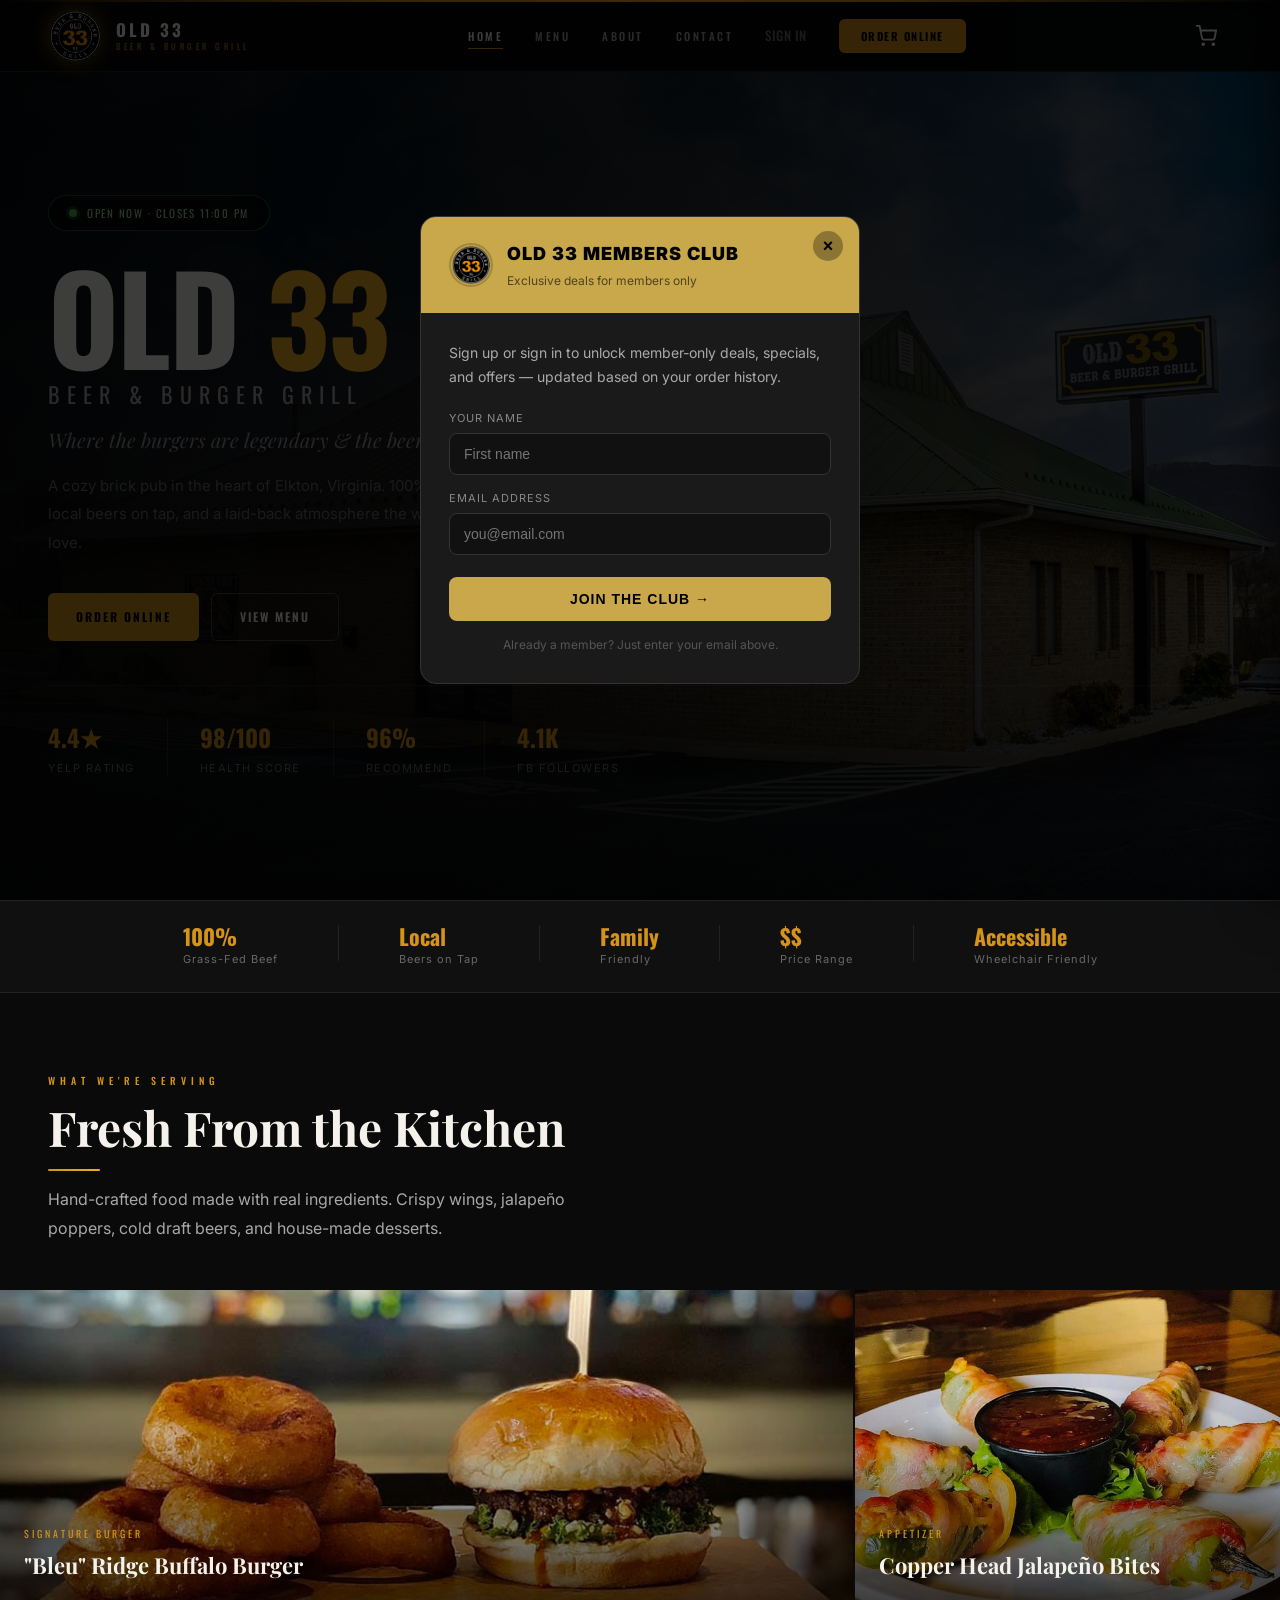
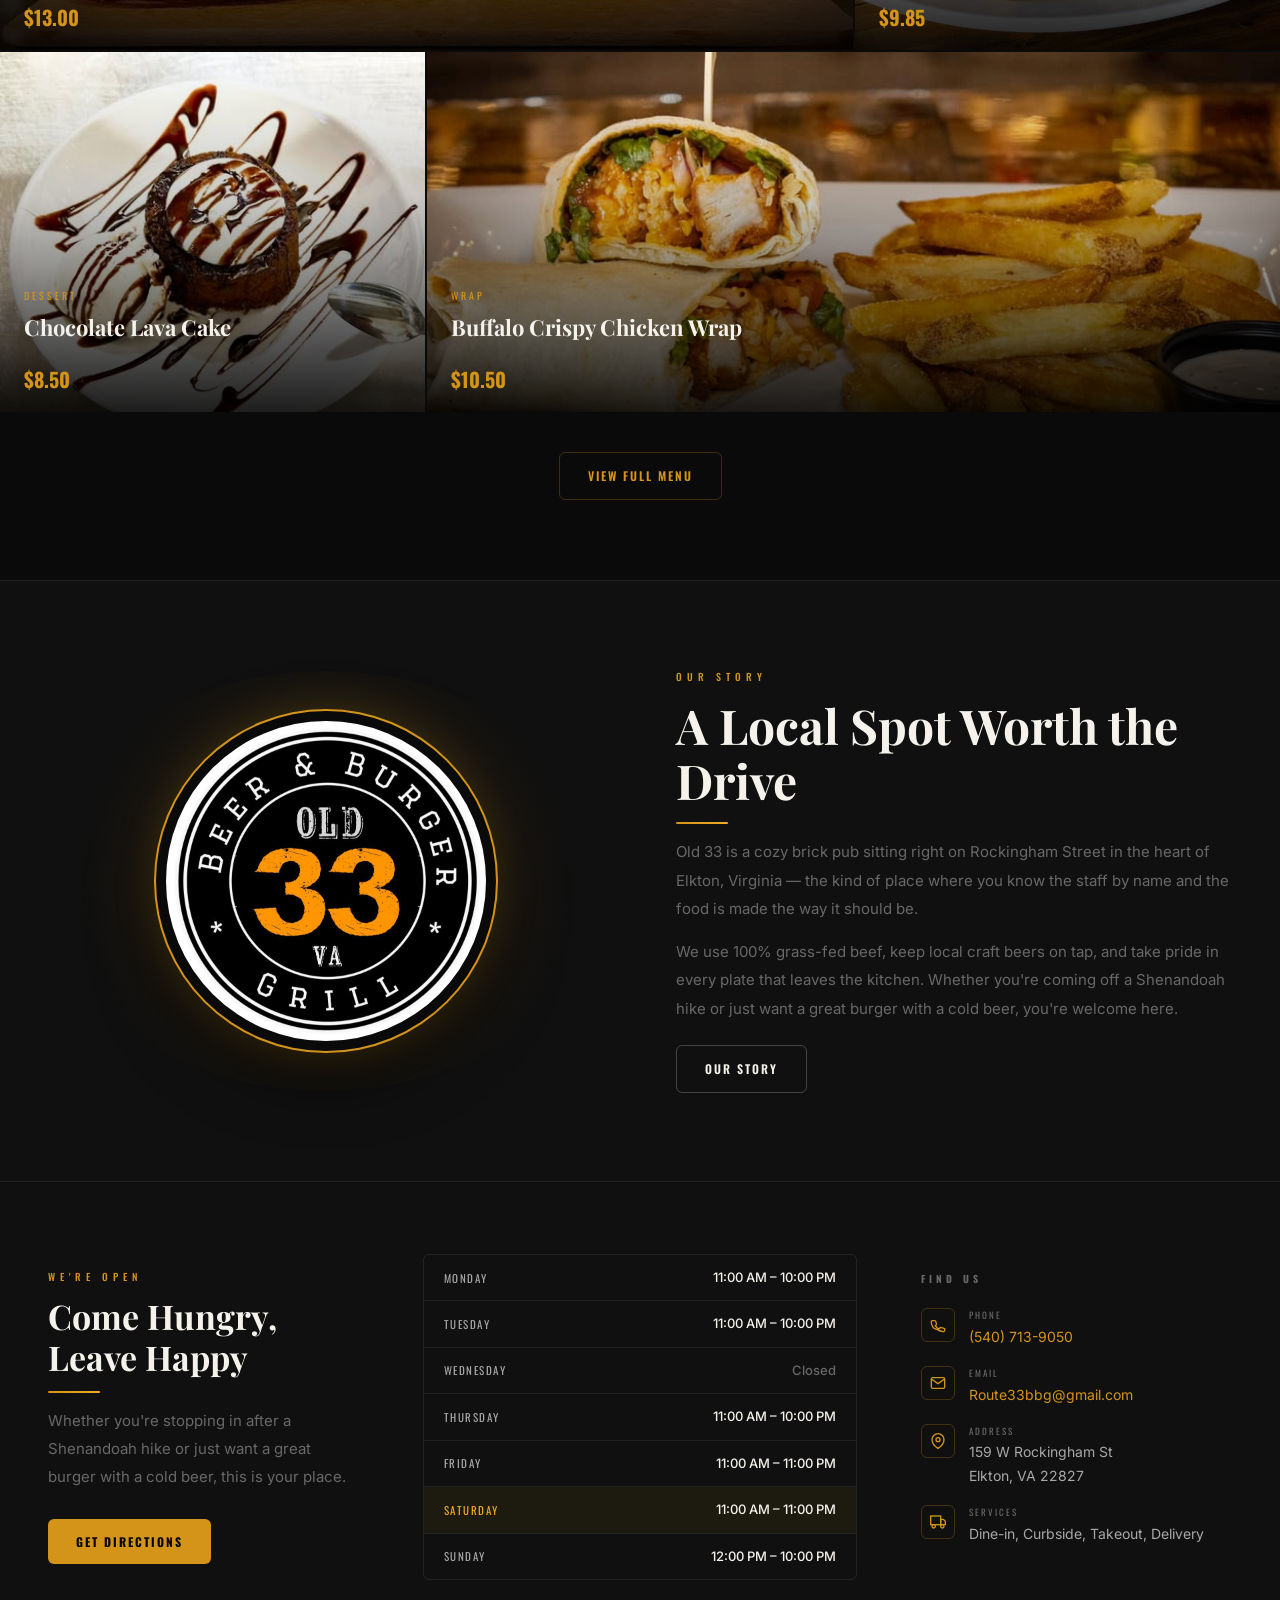
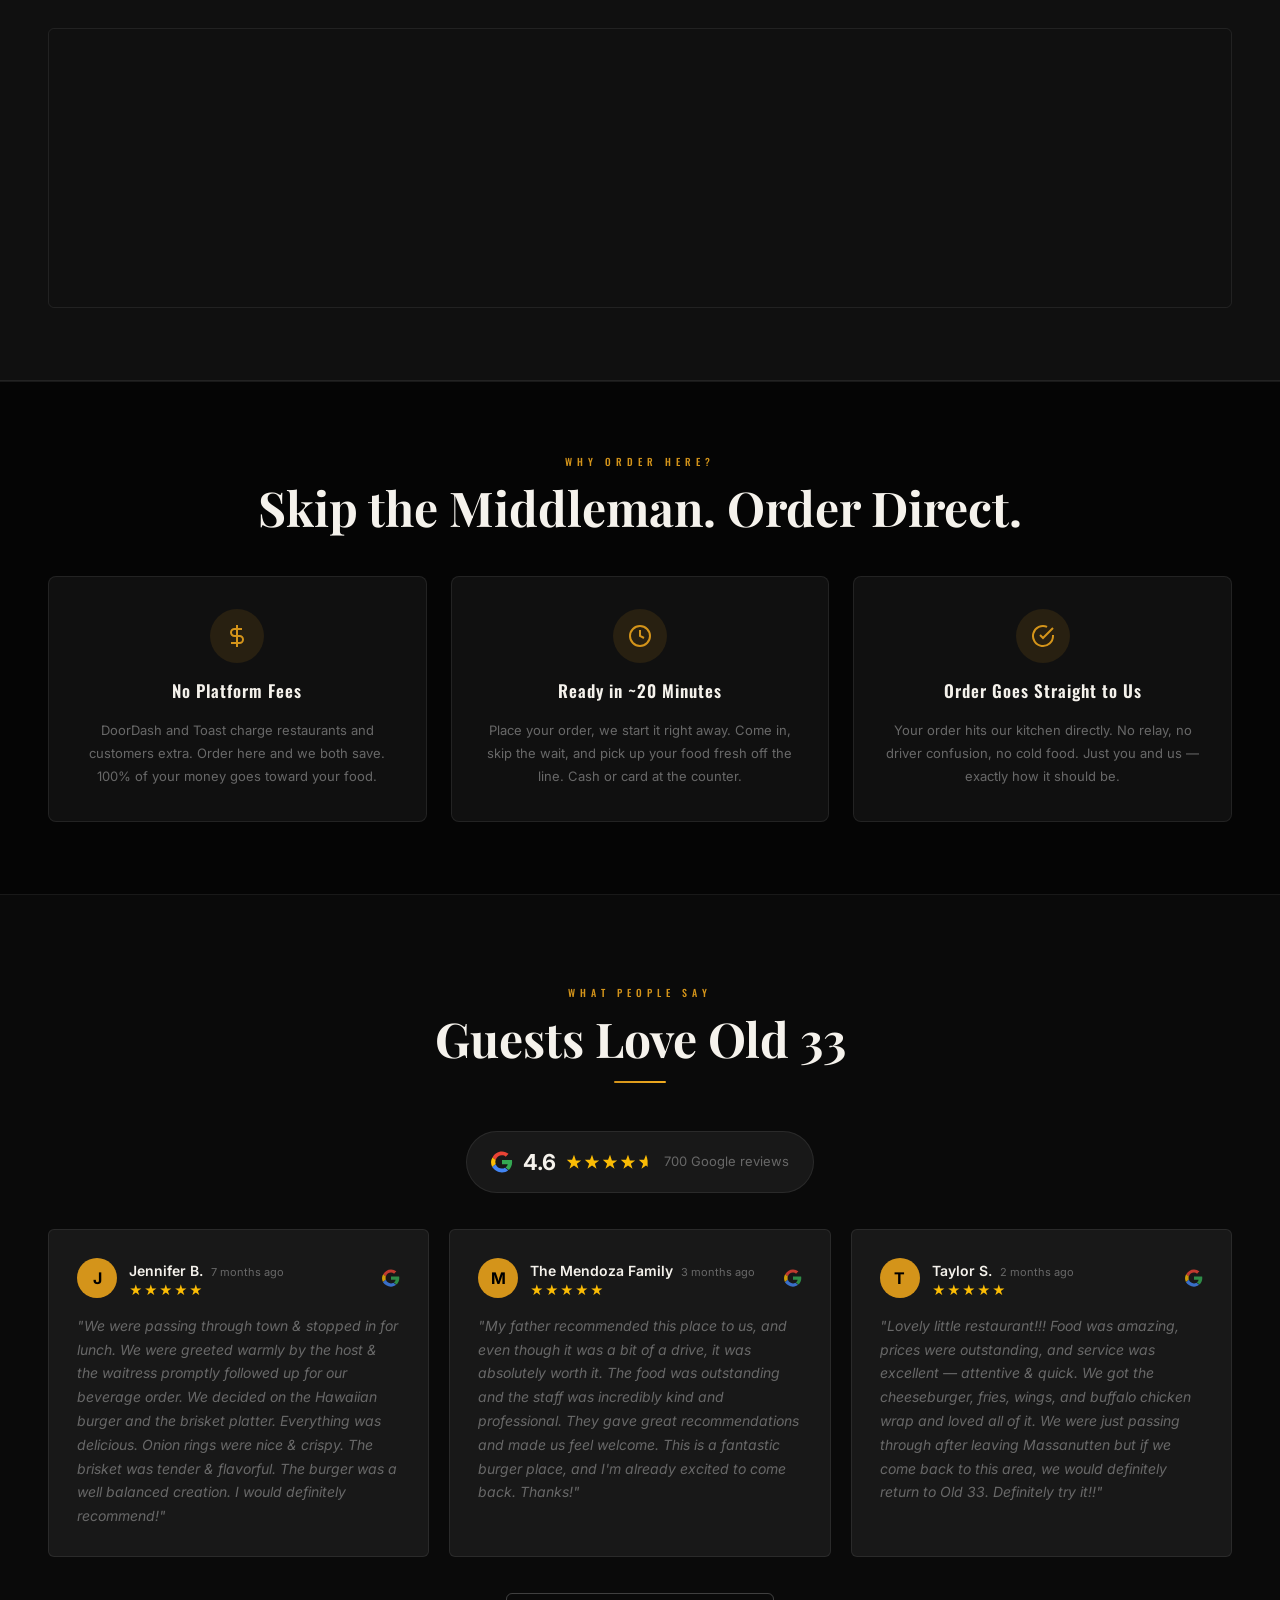
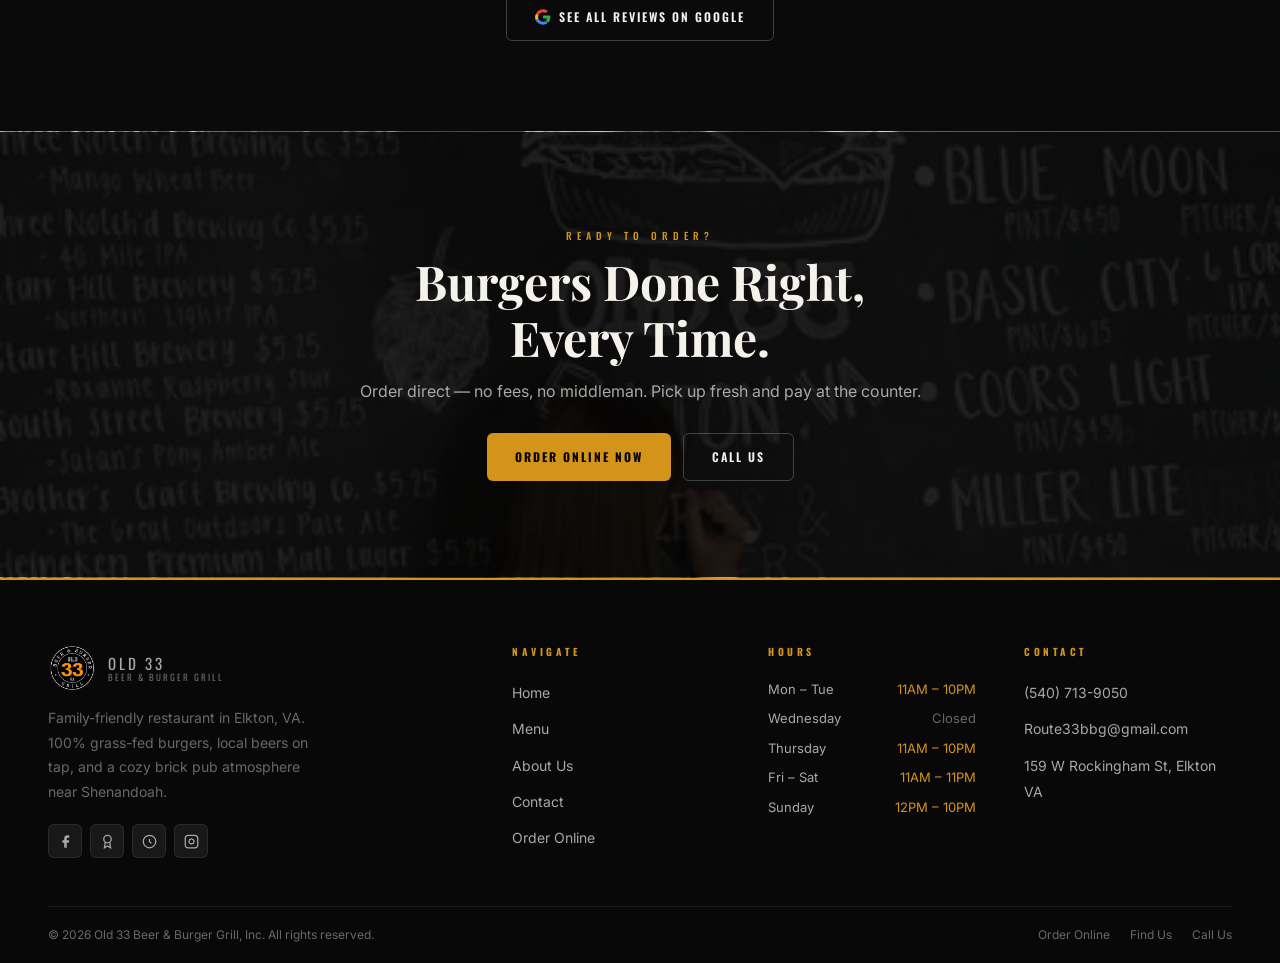
==== index.html @ 7e767f7c "Add Hi [Name] to navbar on all pages via shared members.js - Create js/members.js shared script for " ====
<!DOCTYPE html>
<html lang="en">
<head>
  <meta charset="UTF-8" />
  <meta name="viewport" content="width=device-width, initial-scale=1.0" />
  <title>Old 33 Beer &amp; Burger Grill | Elkton, VA</title>
  <meta name="description" content="Family-friendly burger grill in Elkton, VA. 100% grass-fed beef burgers, local beers on tap, cozy pub atmosphere." />

  <!-- Canonical -->
  <link rel="canonical" href="https://old33bbg.com/" />

  <!-- Open Graph / Social Sharing -->
  <meta property="og:type"        content="restaurant" />
  <meta property="og:url"         content="https://old33bbg.com/" />
  <meta property="og:title"       content="Old 33 Beer &amp; Burger Grill | Elkton, VA" />
  <meta property="og:description" content="Legendary burgers, cold beers on tap, and a cozy brick pub in Elkton, Virginia. Order online for pickup — no fees, pay at the counter." />
  <meta property="og:image"       content="https://old33bbg.com/images/photo1.jpg" />
  <meta property="og:site_name"   content="Old 33 Beer &amp; Burger Grill" />

  <!-- Twitter Card -->
  <meta name="twitter:card"        content="summary_large_image" />
  <meta name="twitter:title"       content="Old 33 Beer &amp; Burger Grill | Elkton, VA" />
  <meta name="twitter:description" content="Legendary burgers, cold beers, and a cozy pub in Elkton, Virginia." />
  <meta name="twitter:image"       content="https://old33bbg.com/images/photo1.jpg" />

  <!-- Geo / Local -->
  <meta name="geo.region"      content="US-VA" />
  <meta name="geo.placename"   content="Elkton, Virginia" />
  <meta name="geo.position"    content="38.4093;-78.6144" />
  <meta name="ICBM"            content="38.4093, -78.6144" />

  <!-- Mobile / Theme -->
  <meta name="theme-color" content="#d4941a" />
  <meta name="apple-mobile-web-app-capable" content="yes" />

  <!-- Local Business Schema -->
  <script type="application/ld+json">
  {
    "@context": "https://schema.org",
    "@type": "Restaurant",
    "name": "Old 33 Beer & Burger Grill",
    "image": "https://old33bbg.com/images/photo1.jpg",
    "url": "https://old33bbg.com",
    "hasMenu": "https://old33bbg.com/menu.html",
    "address": {
      "@type": "PostalAddress",
      "streetAddress": "159 W Rockingham St",
      "addressLocality": "Elkton",
      "addressRegion": "VA",
      "postalCode": "22827",
      "addressCountry": "US"
    },
    "geo": {
      "@type": "GeoCoordinates",
      "latitude": 38.4093,
      "longitude": -78.6144
    },
    "telephone": "+15407139050",
    "servesCuisine": ["Burgers", "American", "Bar Food"],
    "priceRange": "$$",
    "openingHours": [
      "Mo-Tu 11:00-22:00",
      "Th 11:00-22:00",
      "Fr-Sa 11:00-23:00",
      "Su 12:00-22:00"
    ],
    "aggregateRating": {
      "@type": "AggregateRating",
      "ratingValue": "4.6",
      "reviewCount": "256",
      "bestRating": "5",
      "worstRating": "1"
    },
    "sameAs": [
      "https://www.facebook.com/old33bbg/",
      "https://www.yelp.com/biz/old-33-beer-and-burger-grill-elkton",
      "https://www.tripadvisor.com/Restaurant_Review-g57704-d23575919-Reviews-Old_33_Beer_Burger_Grill-Elkton_Virginia.html",
      "https://www.instagram.com/old33bbg/"
    ]
  }
  </script>

  <link rel="icon" type="image/png" href="images/logo-clean.png" />
  <link rel="stylesheet" href="css/styles.css" />
</head>
<body>

<!-- LOADER -->
<div id="loader" class="loader">
  <div class="loader-inner">
    <img src="images/logo-clean.png" alt="Old 33 Logo" class="loader-badge" />
    <p class="loader-city">Elkton, Virginia</p>
    <div class="loader-dots">
      <span class="loader-dot"></span>
      <span class="loader-dot"></span>
      <span class="loader-dot"></span>
    </div>
  </div>
</div>

<!-- NAVBAR -->
<nav class="navbar">
  <div class="nav-inner">
    <a href="index.html?logo=1" class="nav-logo">
      <img src="images/logo-clean.png" alt="Old 33" class="nav-logo-img" />
      <div class="nav-logo-txt">
        <span class="nav-logo-old">Old 33</span>
        <span class="nav-logo-sub">Beer &amp; Burger Grill</span>
      </div>
    </a>
    <ul class="nav-links">
      <li><a href="index.html">Home</a></li>
      <li><a href="menu.html">Menu</a></li>
      <li><a href="about.html">About</a></li>
      <li><a href="contact.html">Contact</a></li>
      <li><a href="#" id="navSignIn" onclick="openMemberModal(event)" style="font-size:13px;color:var(--dim);letter-spacing:.5px;">Sign In</a></li>
      <li><a href="menu.html" class="nav-order">Order Online</a></li>
    </ul>
    <button class="nav-ham" id="navHam" aria-label="Open menu">
      <span></span><span></span><span></span>
    </button>
  </div>
</nav>
<div class="nav-mobile" id="navMobile">
  <a href="index.html">Home</a>
  <a href="menu.html">Menu</a>
  <a href="about.html">About</a>
  <a href="contact.html">Contact</a>
  <a href="#" onclick="openMemberModal(event)" style="color:var(--dim);" id="mobSignIn">Sign In</a>
  <a href="menu.html" class="mob-order">Order Online</a>
</div>

<!-- HERO — exterior photo as background -->
<section class="hero">
  <div class="hero-photo"></div>
  <div class="hero-content">
    <div>
      <div class="hero-pill" id="heroPill">
        <span class="hero-pill-dot" id="heroPillDot"></span>
        <span id="heroPillText">Elkton, VA</span>
      </div>
      <h1 class="hero-title">
        <span class="hero-t1">OLD <em>33</em></span>
        <span class="hero-t2">Beer &amp; Burger Grill</span>
      </h1>
      <p class="hero-tag">Where the burgers are legendary &amp; the beers are cold.</p>
      <p class="hero-desc">A cozy brick pub in the heart of Elkton, Virginia. 100% grass-fed beef, local beers on tap, and a laid-back atmosphere the whole family will love.</p>
      <div class="hero-btns">
        <a href="menu.html" class="btn btn-red">Order Online</a>
        <a href="menu.html" class="btn btn-outline">View Menu</a>
      </div>
      <div class="hero-stats">
        <div>
          <div class="hstat-val">4.4★</div>
          <div class="hstat-lbl">Yelp Rating</div>
        </div>
        <div style="width:1px;background:rgba(255,255,255,.1);align-self:stretch;"></div>
        <div>
          <div class="hstat-val">98/100</div>
          <div class="hstat-lbl">Health Score</div>
        </div>
        <div style="width:1px;background:rgba(255,255,255,.1);align-self:stretch;"></div>
        <div>
          <div class="hstat-val">96%</div>
          <div class="hstat-lbl">Recommend</div>
        </div>
        <div style="width:1px;background:rgba(255,255,255,.1);align-self:stretch;"></div>
        <div>
          <div class="hstat-val">4.1K</div>
          <div class="hstat-lbl">FB Followers</div>
        </div>
      </div>
    </div>
  </div>
</section>

<!-- STATS BAR -->
<div class="stats-bar">
  <div class="stats-inner">
    <div class="stat-item"><div><div class="stat-val">100%</div><div class="stat-lbl">Grass-Fed Beef</div></div></div>
    <div class="stat-line"></div>
    <div class="stat-item"><div><div class="stat-val">Local</div><div class="stat-lbl">Beers on Tap</div></div></div>
    <div class="stat-line"></div>
    <div class="stat-item"><div><div class="stat-val">Family</div><div class="stat-lbl">Friendly</div></div></div>
    <div class="stat-line"></div>
    <div class="stat-item"><div><div class="stat-val">$$</div><div class="stat-lbl">Price Range</div></div></div>
    <div class="stat-line"></div>
    <div class="stat-item"><div><div class="stat-val">Accessible</div><div class="stat-lbl">Wheelchair Friendly</div></div></div>
  </div>
</div>

<!-- MEMBERS CLUB — only shown to signed-in members -->
<section class="section specials-section" id="membersSection" style="display:none;">
  <div class="container">
    <div class="sec-hdr reveal">
      <span class="lbl" id="memberGreeting">Members Club</span>
      <h2 class="h2">Your Exclusive Deals</h2>
      <div class="divider center"></div>
      <p class="lead" style="font-size:14px;" id="memberSubline">Based on your order history — only for members.</p>
    </div>
    <div class="specials-grid" id="memberDealsGrid">
      <!-- Populated by JS based on order history -->
    </div>
  </div>
</section>

<!-- FEATURED — real photos with correct labels -->
<section class="section" style="padding-top:80px; padding-bottom:0; background:var(--bg);">
  <div class="container">
    <div class="sec-hdr reveal">
      <span class="lbl">What We're Serving</span>
      <h2 class="h2">Fresh From the Kitchen</h2>
      <div class="divider"></div>
      <p class="lead">Hand-crafted food made with real ingredients. Crispy wings, jalapeño poppers, cold draft beers, and house-made desserts.</p>
    </div>
  </div>
  <div class="feat-grid reveal">
    <a class="feat-card wide" href="menu.html">
      <img src="images/bleu-ridge-burger.jpg" alt="Bleu Ridge Buffalo Burger at Old 33" loading="lazy" />
      <div class="feat-card-overlay"></div>
      <div class="feat-card-body">
        <div class="feat-cat">Signature Burger</div>
        <div class="feat-name">"Bleu" Ridge Buffalo Burger</div>
        <div class="feat-desc">A bold beef patty loaded with blue cheese, buffalo sauce and onion rings. A house favorite.</div>
        <div class="feat-price">$13.00 &nbsp;<span class="feat-order-lbl">Order Now →</span></div>
      </div>
    </a>
    <a class="feat-card" href="menu.html">
      <img src="images/jalapeno-bites-home.jpg" alt="Copper Head Jalapeño Bites at Old 33" loading="lazy" />
      <div class="feat-card-overlay"></div>
      <div class="feat-card-body">
        <div class="feat-cat">Appetizer</div>
        <div class="feat-name">Copper Head Jalapeño Bites</div>
        <div class="feat-desc">Jalapeños stuffed with sausage, cream cheese and cheddar, wrapped in bacon with sweet chili sauce.</div>
        <div class="feat-price">$9.85 &nbsp;<span class="feat-order-lbl">Order Now →</span></div>
      </div>
    </a>
    <!-- photo9 = chocolate lava cake / dessert -->
    <a class="feat-card" href="menu.html">
      <img src="images/photo9.jpg" alt="Chocolate lava cake dessert" loading="lazy" />
      <div class="feat-card-overlay"></div>
      <div class="feat-card-body">
        <div class="feat-cat">Dessert</div>
        <div class="feat-name">Chocolate Lava Cake</div>
        <div class="feat-desc">Warm chocolate bundt cake with a gooey fudge center, served with vanilla ice cream &amp; chocolate drizzle.</div>
        <div class="feat-price">$8.50 &nbsp;<span class="feat-order-lbl">Order Now →</span></div>
      </div>
    </a>
    <a class="feat-card wide" href="menu.html">
      <img src="images/buffalo-wrap.jpg" alt="Buffalo Crispy Chicken Wrap at Old 33" loading="lazy" />
      <div class="feat-card-overlay"></div>
      <div class="feat-card-body">
        <div class="feat-cat">Wrap</div>
        <div class="feat-name">Buffalo Crispy Chicken Wrap</div>
        <div class="feat-desc">Crispy chicken in buffalo sauce, lettuce, cheddar cheese &amp; tomato wrapped in a tortilla. Served with fries.</div>
        <div class="feat-price">$10.50 &nbsp;<span class="feat-order-lbl">Order Now →</span></div>
      </div>
    </a>
  </div>
  <div style="text-align:center; padding:40px 0 80px; background:var(--bg);">
    <a href="menu.html" class="btn btn-outline-gold reveal">View Full Menu</a>
  </div>
</section>

<!-- ABOUT TEASER -->
<section class="about-teaser">
  <div class="container">
    <div class="about-teaser-grid">
      <div class="about-badge-wrap reveal">
        <div class="about-badge-ring">
          <img src="images/logo-badge.jpg" alt="Old 33 Beer & Burger Grill logo" loading="lazy" class="about-badge-img" />
        </div>
        <div class="about-badge-glow"></div>
      </div>
      <div class="about-teaser-txt reveal rd1">
        <span class="lbl">Our Story</span>
        <h2 class="h2">A Local Spot Worth the Drive</h2>
        <div class="divider"></div>
        <p>Old 33 is a cozy brick pub sitting right on Rockingham Street in the heart of Elkton, Virginia — the kind of place where you know the staff by name and the food is made the way it should be.</p>
        <p>We use 100% grass-fed beef, keep local craft beers on tap, and take pride in every plate that leaves the kitchen. Whether you're coming off a Shenandoah hike or just want a great burger with a cold beer, you're welcome here.</p>
        <a href="about.html" class="btn btn-outline" style="margin-top:8px;">Our Story</a>
      </div>
    </div>
  </div>
</section>

<!-- HOURS -->
<section class="hours-strip">
  <div class="container">
    <div class="hours-grid">
      <div class="reveal">
        <span class="lbl">We're Open</span>
        <h3>Come Hungry, Leave Happy</h3>
        <div class="divider"></div>
        <p>Whether you're stopping in after a Shenandoah hike or just want a great burger with a cold beer, this is your place.</p>
        <a href="contact.html" class="btn btn-red">Get Directions</a>
      </div>
      <div class="hours-tbl-wrap reveal rd1">
        <table class="hours-tbl">
          <tr data-day="monday"><td class="d">Monday</td><td class="t">11:00 AM – 10:00 PM</td></tr>
          <tr data-day="tuesday"><td class="d">Tuesday</td><td class="t">11:00 AM – 10:00 PM</td></tr>
          <tr data-day="wednesday"><td class="d">Wednesday</td><td class="t cl">Closed</td></tr>
          <tr data-day="thursday"><td class="d">Thursday</td><td class="t">11:00 AM – 10:00 PM</td></tr>
          <tr data-day="friday"><td class="d">Friday</td><td class="t">11:00 AM – 11:00 PM</td></tr>
          <tr data-day="saturday"><td class="d">Saturday</td><td class="t">11:00 AM – 11:00 PM</td></tr>
          <tr data-day="sunday"><td class="d">Sunday</td><td class="t">12:00 PM – 10:00 PM</td></tr>
        </table>
      </div>
      <div class="reveal rd2">
        <h4 style="font-family:var(--fd);font-size:10px;letter-spacing:4px;text-transform:uppercase;color:var(--dim);margin-bottom:20px;">Find Us</h4>
        <div class="ci">
          <div class="ci-ico"><svg viewBox="0 0 24 24" fill="none" stroke="currentColor" stroke-width="2" style="color:var(--gold)"><path d="M22 16.92v3a2 2 0 0 1-2.18 2 19.79 19.79 0 0 1-8.63-3.07A19.5 19.5 0 0 1 4.9 16.18 19.79 19.79 0 0 1 1.84 7.58 2 2 0 0 1 3.83 5.38h3a2 2 0 0 1 2 1.72c.127.96.361 1.903.7 2.81a2 2 0 0 1-.45 2.11L7.91 12.86A16 16 0 0 0 13.14 18l1.64-1.64a2 2 0 0 1 2.11-.45c.907.339 1.85.573 2.81.7A2 2 0 0 1 21.91 18.72z"/></svg></div>
          <div><div class="ci-ttl">Phone</div><div class="ci-val"><a href="tel:5407139050">(540) 713-9050</a></div></div>
        </div>
        <div class="ci">
          <div class="ci-ico"><svg viewBox="0 0 24 24" fill="none" stroke="currentColor" stroke-width="2" style="color:var(--gold)"><path d="M4 4h16c1.1 0 2 .9 2 2v12c0 1.1-.9 2-2 2H4c-1.1 0-2-.9-2-2V6c0-1.1.9-2 2-2z"/><polyline points="22,6 12,13 2,6"/></svg></div>
          <div><div class="ci-ttl">Email</div><div class="ci-val"><a href="mailto:Route33bbg@gmail.com">Route33bbg@gmail.com</a></div></div>
        </div>
        <div class="ci">
          <div class="ci-ico"><svg viewBox="0 0 24 24" fill="none" stroke="currentColor" stroke-width="2" style="color:var(--gold)"><path d="M21 10c0 7-9 13-9 13s-9-6-9-13a9 9 0 0 1 18 0z"/><circle cx="12" cy="10" r="3"/></svg></div>
          <div><div class="ci-ttl">Address</div><div class="ci-val">159 W Rockingham St<br>Elkton, VA 22827</div></div>
        </div>
        <div class="ci">
          <div class="ci-ico"><svg viewBox="0 0 24 24" fill="none" stroke="currentColor" stroke-width="2" style="color:var(--gold)"><rect x="1" y="3" width="15" height="13"/><polygon points="16,8 20,8 23,11 23,16 16,16 16,8"/><circle cx="5.5" cy="18.5" r="2.5"/><circle cx="18.5" cy="18.5" r="2.5"/></svg></div>
          <div><div class="ci-ttl">Services</div><div class="ci-val">Dine-in, Curbside, Takeout, Delivery</div></div>
        </div>
      </div>
    </div>

    <!-- Google Map -->
    <div class="map-embed reveal">
      <iframe
        src="https://maps.google.com/maps?q=159+W+Rockingham+St,+Elkton,+VA+22827&z=15&output=embed"
        title="Old 33 Beer &amp; Burger Grill location"
        allowfullscreen
        loading="lazy"
        referrerpolicy="no-referrer-when-downgrade">
      </iframe>
    </div>
  </div>
</section>

<!-- ORDER DIRECT -->
<section class="order-direct">
  <div class="container">
    <div class="order-direct-hdr reveal">
      <span class="lbl">Why Order Here?</span>
      <h2 class="h2">Skip the Middleman. Order Direct.</h2>
    </div>
    <div class="order-direct-grid">
      <div class="od-item reveal rd1">
        <div class="od-icon">
          <svg viewBox="0 0 24 24" fill="none" stroke="currentColor" stroke-width="2" width="24" height="24"><line x1="12" y1="1" x2="12" y2="23"/><path d="M17 5H9.5a3.5 3.5 0 0 0 0 7h5a3.5 3.5 0 0 1 0 7H6"/></svg>
        </div>
        <div class="od-title">No Platform Fees</div>
        <div class="od-desc">DoorDash and Toast charge restaurants and customers extra. Order here and we both save. 100% of your money goes toward your food.</div>
      </div>
      <div class="od-item reveal rd2">
        <div class="od-icon">
          <svg viewBox="0 0 24 24" fill="none" stroke="currentColor" stroke-width="2" width="24" height="24"><circle cx="12" cy="12" r="10"/><path d="M12 6v6l4 2"/></svg>
        </div>
        <div class="od-title">Ready in ~20 Minutes</div>
        <div class="od-desc">Place your order, we start it right away. Come in, skip the wait, and pick up your food fresh off the line. Cash or card at the counter.</div>
      </div>
      <div class="od-item reveal rd3">
        <div class="od-icon">
          <svg viewBox="0 0 24 24" fill="none" stroke="currentColor" stroke-width="2" width="24" height="24"><path d="M22 11.08V12a10 10 0 1 1-5.93-9.14"/><polyline points="22 4 12 14.01 9 11.01"/></svg>
        </div>
        <div class="od-title">Order Goes Straight to Us</div>
        <div class="od-desc">Your order hits our kitchen directly. No relay, no driver confusion, no cold food. Just you and us — exactly how it should be.</div>
      </div>
    </div>
  </div>
</section>

<!-- REVIEWS -->
<section class="section" style="background:var(--bg);">
  <div class="container">
    <div class="sec-hdr center">
      <span class="lbl reveal">What People Say</span>
      <h2 class="h2 reveal rd1">Guests Love Old 33</h2>
      <div class="divider center reveal rd2"></div>
    </div>

    <!-- Google overall rating badge -->
    <div class="g-rating-badge reveal rd2">
      <svg width="22" height="22" viewBox="0 0 48 48" style="flex-shrink:0"><path fill="#EA4335" d="M24 9.5c3.14 0 5.95 1.08 8.17 2.85l6.09-6.09C34.46 3.05 29.5 1 24 1 14.82 1 6.98 6.4 3.26 14.17l7.09 5.51C12.12 13.47 17.6 9.5 24 9.5z"/><path fill="#34A853" d="M46.1 24.5c0-1.64-.15-3.22-.42-4.75H24v9h12.42c-.54 2.9-2.18 5.36-4.65 7.01l7.19 5.58C43.18 37.13 46.1 31.27 46.1 24.5z"/><path fill="#FBBC05" d="M10.35 28.32A14.6 14.6 0 0 1 9.5 24c0-1.5.26-2.95.71-4.32l-7.09-5.51A23.93 23.93 0 0 0 0 24c0 3.87.92 7.53 2.56 10.77l7.79-6.45z"/><path fill="#4285F4" d="M24 47c5.5 0 10.12-1.82 13.5-4.95l-7.19-5.58c-1.82 1.22-4.15 1.94-6.31 1.94-6.4 0-11.88-3.97-13.65-9.68l-7.79 6.45C6.98 41.6 14.82 47 24 47z"/><path fill="none" d="M0 0h48v48H0z"/></svg>
      <div class="g-rating-num">4.6</div>
      <div class="g-rating-stars">
        <svg viewBox="0 0 20 20" width="16" height="16" fill="#FBBC05"><path d="M10 1l2.39 7.26H19l-5.39 3.91 2.06 6.34L10 14.27l-5.67 4.24 2.06-6.34L1 7.26h6.61z"/></svg>
        <svg viewBox="0 0 20 20" width="16" height="16" fill="#FBBC05"><path d="M10 1l2.39 7.26H19l-5.39 3.91 2.06 6.34L10 14.27l-5.67 4.24 2.06-6.34L1 7.26h6.61z"/></svg>
        <svg viewBox="0 0 20 20" width="16" height="16" fill="#FBBC05"><path d="M10 1l2.39 7.26H19l-5.39 3.91 2.06 6.34L10 14.27l-5.67 4.24 2.06-6.34L1 7.26h6.61z"/></svg>
        <svg viewBox="0 0 20 20" width="16" height="16" fill="#FBBC05"><path d="M10 1l2.39 7.26H19l-5.39 3.91 2.06 6.34L10 14.27l-5.67 4.24 2.06-6.34L1 7.26h6.61z"/></svg>
        <svg viewBox="0 0 20 20" width="16" height="16" fill="#FBBC05" style="clip-path:inset(0 40% 0 0)"><path d="M10 1l2.39 7.26H19l-5.39 3.91 2.06 6.34L10 14.27l-5.67 4.24 2.06-6.34L1 7.26h6.61z"/></svg>
      </div>
      <div class="g-rating-count">700 Google reviews</div>
    </div>

    <div class="rev-grid">
      <div class="rev-card reveal rd1">
        <div class="rev-card-top">
          <div class="rev-avatar">J</div>
          <div>
            <div class="rev-name">Jennifer B. &nbsp;<span style="font-size:11px;color:var(--dim);font-weight:400;">7 months ago</span></div>
            <div class="rev-stars">★★★★★</div>
          </div>
          <svg class="rev-g-logo" width="18" height="18" viewBox="0 0 48 48"><path fill="#EA4335" d="M24 9.5c3.14 0 5.95 1.08 8.17 2.85l6.09-6.09C34.46 3.05 29.5 1 24 1 14.82 1 6.98 6.4 3.26 14.17l7.09 5.51C12.12 13.47 17.6 9.5 24 9.5z"/><path fill="#34A853" d="M46.1 24.5c0-1.64-.15-3.22-.42-4.75H24v9h12.42c-.54 2.9-2.18 5.36-4.65 7.01l7.19 5.58C43.18 37.13 46.1 31.27 46.1 24.5z"/><path fill="#FBBC05" d="M10.35 28.32A14.6 14.6 0 0 1 9.5 24c0-1.5.26-2.95.71-4.32l-7.09-5.51A23.93 23.93 0 0 0 0 24c0 3.87.92 7.53 2.56 10.77l7.79-6.45z"/><path fill="#4285F4" d="M24 47c5.5 0 10.12-1.82 13.5-4.95l-7.19-5.58c-1.82 1.22-4.15 1.94-6.31 1.94-6.4 0-11.88-3.97-13.65-9.68l-7.79 6.45C6.98 41.6 14.82 47 24 47z"/></svg>
        </div>
        <p class="rev-text">"We were passing through town & stopped in for lunch. We were greeted warmly by the host & the waitress promptly followed up for our beverage order. We decided on the Hawaiian burger and the brisket platter. Everything was delicious. Onion rings were nice & crispy. The brisket was tender & flavorful. The burger was a well balanced creation. I would definitely recommend!"</p>
      </div>
      <div class="rev-card reveal rd2">
        <div class="rev-card-top">
          <div class="rev-avatar">M</div>
          <div>
            <div class="rev-name">The Mendoza Family &nbsp;<span style="font-size:11px;color:var(--dim);font-weight:400;">3 months ago</span></div>
            <div class="rev-stars">★★★★★</div>
          </div>
          <svg class="rev-g-logo" width="18" height="18" viewBox="0 0 48 48"><path fill="#EA4335" d="M24 9.5c3.14 0 5.95 1.08 8.17 2.85l6.09-6.09C34.46 3.05 29.5 1 24 1 14.82 1 6.98 6.4 3.26 14.17l7.09 5.51C12.12 13.47 17.6 9.5 24 9.5z"/><path fill="#34A853" d="M46.1 24.5c0-1.64-.15-3.22-.42-4.75H24v9h12.42c-.54 2.9-2.18 5.36-4.65 7.01l7.19 5.58C43.18 37.13 46.1 31.27 46.1 24.5z"/><path fill="#FBBC05" d="M10.35 28.32A14.6 14.6 0 0 1 9.5 24c0-1.5.26-2.95.71-4.32l-7.09-5.51A23.93 23.93 0 0 0 0 24c0 3.87.92 7.53 2.56 10.77l7.79-6.45z"/><path fill="#4285F4" d="M24 47c5.5 0 10.12-1.82 13.5-4.95l-7.19-5.58c-1.82 1.22-4.15 1.94-6.31 1.94-6.4 0-11.88-3.97-13.65-9.68l-7.79 6.45C6.98 41.6 14.82 47 24 47z"/></svg>
        </div>
        <p class="rev-text">"My father recommended this place to us, and even though it was a bit of a drive, it was absolutely worth it. The food was outstanding and the staff was incredibly kind and professional. They gave great recommendations and made us feel welcome. This is a fantastic burger place, and I'm already excited to come back. Thanks!"</p>
      </div>
      <div class="rev-card reveal rd3">
        <div class="rev-card-top">
          <div class="rev-avatar">T</div>
          <div>
            <div class="rev-name">Taylor S. &nbsp;<span style="font-size:11px;color:var(--dim);font-weight:400;">2 months ago</span></div>
            <div class="rev-stars">★★★★★</div>
          </div>
          <svg class="rev-g-logo" width="18" height="18" viewBox="0 0 48 48"><path fill="#EA4335" d="M24 9.5c3.14 0 5.95 1.08 8.17 2.85l6.09-6.09C34.46 3.05 29.5 1 24 1 14.82 1 6.98 6.4 3.26 14.17l7.09 5.51C12.12 13.47 17.6 9.5 24 9.5z"/><path fill="#34A853" d="M46.1 24.5c0-1.64-.15-3.22-.42-4.75H24v9h12.42c-.54 2.9-2.18 5.36-4.65 7.01l7.19 5.58C43.18 37.13 46.1 31.27 46.1 24.5z"/><path fill="#FBBC05" d="M10.35 28.32A14.6 14.6 0 0 1 9.5 24c0-1.5.26-2.95.71-4.32l-7.09-5.51A23.93 23.93 0 0 0 0 24c0 3.87.92 7.53 2.56 10.77l7.79-6.45z"/><path fill="#4285F4" d="M24 47c5.5 0 10.12-1.82 13.5-4.95l-7.19-5.58c-1.82 1.22-4.15 1.94-6.31 1.94-6.4 0-11.88-3.97-13.65-9.68l-7.79 6.45C6.98 41.6 14.82 47 24 47z"/></svg>
        </div>
        <p class="rev-text">"Lovely little restaurant!!! Food was amazing, prices were outstanding, and service was excellent — attentive & quick. We got the cheeseburger, fries, wings, and buffalo chicken wrap and loved all of it. We were just passing through after leaving Massanutten but if we come back to this area, we would definitely return to Old 33. Definitely try it!!"</p>
      </div>
    </div>

    <div style="display:flex;justify-content:center;margin-top:36px;">
      <a href="https://www.google.com/maps/search/?api=1&query=Old+33+Beer+%26+Burger+Grill%2C+159+W+Rockingham+St%2C+Elkton%2C+VA+22827" target="_blank" rel="noopener" class="btn btn-outline reveal" style="display:flex;align-items:center;gap:8px;">
        <svg width="16" height="16" viewBox="0 0 48 48"><path fill="#EA4335" d="M24 9.5c3.14 0 5.95 1.08 8.17 2.85l6.09-6.09C34.46 3.05 29.5 1 24 1 14.82 1 6.98 6.4 3.26 14.17l7.09 5.51C12.12 13.47 17.6 9.5 24 9.5z"/><path fill="#34A853" d="M46.1 24.5c0-1.64-.15-3.22-.42-4.75H24v9h12.42c-.54 2.9-2.18 5.36-4.65 7.01l7.19 5.58C43.18 37.13 46.1 31.27 46.1 24.5z"/><path fill="#FBBC05" d="M10.35 28.32A14.6 14.6 0 0 1 9.5 24c0-1.5.26-2.95.71-4.32l-7.09-5.51A23.93 23.93 0 0 0 0 24c0 3.87.92 7.53 2.56 10.77l7.79-6.45z"/><path fill="#4285F4" d="M24 47c5.5 0 10.12-1.82 13.5-4.95l-7.19-5.58c-1.82 1.22-4.15 1.94-6.31 1.94-6.4 0-11.88-3.97-13.65-9.68l-7.79 6.45C6.98 41.6 14.82 47 24 47z"/></svg>
        See All Reviews on Google
      </a>
    </div>
  </div>
</section>

<!-- CTA BAND -->
<section class="cta-band cta-band-photo">
  <div class="container">
    <span class="lbl reveal">Ready to Order?</span>
    <h2 class="h2 reveal rd1" style="max-width:480px;margin:0 auto 12px;">Burgers Done Right, Every Time.</h2>
    <p class="lead reveal rd2" style="margin:0 auto 28px;text-align:center;">Order direct — no fees, no middleman. Pick up fresh and pay at the counter.</p>
    <div style="display:flex;gap:12px;justify-content:center;flex-wrap:wrap;" class="reveal rd3">
      <a href="menu.html" class="btn btn-red">Order Online Now</a>
      <a href="tel:5407139050" class="btn btn-outline">Call Us</a>
    </div>
  </div>
</section>

<!-- FOOTER -->
<footer class="footer">
  <div class="container">
    <div class="footer-grid">
      <div class="footer-brand">
        <div class="ftr-logo">
          <img src="images/logo-clean.png" alt="Old 33 Logo" class="ftr-logo-img" />
          <div class="ftr-logo-txt">
            <span class="ftr-logo-old">Old 33</span>
            <span class="ftr-logo-sub">Beer &amp; Burger Grill</span>
          </div>
        </div>
        <p class="ftr-desc">Family-friendly restaurant in Elkton, VA. 100% grass-fed burgers, local beers on tap, and a cozy brick pub atmosphere near Shenandoah.</p>
        <div class="ftr-social">
          <a href="https://www.facebook.com/old33bbg/" target="_blank" rel="noopener" title="Facebook"><svg viewBox="0 0 24 24" fill="currentColor" style="color:var(--gray)"><path d="M18 2h-3a5 5 0 0 0-5 5v3H7v4h3v8h4v-8h3l1-4h-4V7a1 1 0 0 1 1-1h3z"/></svg></a>
          <a href="https://www.yelp.com/biz/old-33-beer-and-burger-grill-elkton" target="_blank" rel="noopener" title="Yelp"><svg viewBox="0 0 24 24" fill="none" stroke="currentColor" stroke-width="2" style="color:var(--gray)"><circle cx="12" cy="8" r="6"/><path d="M15.477 12.89L17 22l-5-3-5 3 1.523-9.11"/></svg></a>
          <a href="https://www.tripadvisor.com/Restaurant_Review-g57704-d23575919-Reviews-Old_33_Beer_Burger_Grill-Elkton_Virginia.html" target="_blank" rel="noopener" title="TripAdvisor"><svg viewBox="0 0 24 24" fill="none" stroke="currentColor" stroke-width="2" style="color:var(--gray)"><circle cx="12" cy="12" r="10"/><path d="M12 8v4l3 3"/></svg></a><a href="https://www.instagram.com/old33bbg/" target="_blank" rel="noopener" title="Instagram"><svg viewBox="0 0 24 24" fill="none" stroke="currentColor" stroke-width="2" style="color:var(--gray)"><rect x="2" y="2" width="20" height="20" rx="5" ry="5"/><path d="M16 11.37A4 4 0 1 1 12.63 8 4 4 0 0 1 16 11.37z"/><line x1="17.5" y1="6.5" x2="17.51" y2="6.5"/></svg></a>
        </div>
      </div>
      <div class="ftr-col"><h4>Navigate</h4><ul><li><a href="index.html">Home</a></li><li><a href="menu.html">Menu</a></li><li><a href="about.html">About Us</a></li><li><a href="contact.html">Contact</a></li><li><a href="menu.html">Order Online</a></li></ul></div>
      <div class="ftr-col"><h4>Hours</h4><div class="ftr-hrs"><div class="fhr"><span class="fd-col">Mon – Tue</span><span class="ft">11AM – 10PM</span></div><div class="fhr"><span class="fd-col">Wednesday</span><span class="fc">Closed</span></div><div class="fhr"><span class="fd-col">Thursday</span><span class="ft">11AM – 10PM</span></div><div class="fhr"><span class="fd-col">Fri – Sat</span><span class="ft">11AM – 11PM</span></div><div class="fhr"><span class="fd-col">Sunday</span><span class="ft">12PM – 10PM</span></div></div></div>
      <div class="ftr-col"><h4>Contact</h4><ul><li><a href="tel:5407139050">(540) 713-9050</a></li><li><a href="mailto:Route33bbg@gmail.com">Route33bbg@gmail.com</a></li><li><a href="https://maps.google.com/?q=159+W+Rockingham+St,+Elkton,+VA+22827" target="_blank" rel="noopener">159 W Rockingham St, Elkton VA</a></li></ul></div>
    </div>
    <div class="footer-btm">
      <p class="footer-btm-l">© 2026 Old 33 Beer &amp; Burger Grill, Inc. All rights reserved.</p>
      <div class="footer-btm-r"><a href="menu.html">Order Online</a><a href="contact.html">Find Us</a><a href="tel:5407139050">Call Us</a></div>
    </div>
  </div>
</footer>

<!-- Google Analytics 4 — replace G-M4X8E48D0W with your Measurement ID from analytics.google.com -->
<script async src="https://www.googletagmanager.com/gtag/js?id=G-M4X8E48D0W"></script>
<script>
  window.dataLayer = window.dataLayer || [];
  function gtag(){dataLayer.push(arguments);}
  gtag('js', new Date());
  gtag('config', 'G-M4X8E48D0W');
</script>

<!-- MEMBER SIGN-UP / SIGN-IN MODAL -->
<div id="memberOverlay" style="display:none;position:fixed;inset:0;background:rgba(0,0,0,.75);z-index:9999;display:none;align-items:center;justify-content:center;padding:20px;">
  <div style="background:#1a1a1a;border:1px solid #333;border-radius:16px;width:100%;max-width:440px;overflow:hidden;position:relative;">
    <!-- Gold bar -->
    <div style="background:#c8a84b;padding:22px 28px;">
      <div style="display:flex;align-items:center;gap:14px;">
        <img src="images/logo-clean.png" alt="Old 33" width="44" height="44" style="border-radius:50%;border:2px solid rgba(0,0,0,.2);" />
        <div>
          <div style="font-size:18px;font-weight:900;color:#000;letter-spacing:1px;text-transform:uppercase;">Old 33 Members Club</div>
          <div style="font-size:12px;color:rgba(0,0,0,.6);margin-top:2px;">Exclusive deals for members only</div>
        </div>
      </div>
    </div>
    <!-- Body -->
    <div style="padding:28px;">
      <div id="modalView1">
        <p style="font-size:14px;color:#aaa;line-height:1.7;margin:0 0 20px;">Sign up or sign in to unlock member-only deals, specials, and offers — updated based on your order history.</p>
        <div style="margin-bottom:14px;">
          <label style="font-size:11px;color:#888;letter-spacing:1px;text-transform:uppercase;display:block;margin-bottom:6px;">Your Name</label>
          <input id="modalName" type="text" placeholder="First name" style="width:100%;box-sizing:border-box;background:#111;border:1px solid #333;border-radius:8px;color:#fff;font-size:14px;padding:12px 14px;outline:none;" onfocus="this.style.borderColor='#c8a84b'" onblur="this.style.borderColor='#333'" />
        </div>
        <div style="margin-bottom:22px;">
          <label style="font-size:11px;color:#888;letter-spacing:1px;text-transform:uppercase;display:block;margin-bottom:6px;">Email Address</label>
          <input id="modalEmail" type="email" placeholder="you@email.com" style="width:100%;box-sizing:border-box;background:#111;border:1px solid #333;border-radius:8px;color:#fff;font-size:14px;padding:12px 14px;outline:none;" onfocus="this.style.borderColor='#c8a84b'" onblur="this.style.borderColor='#333'" />
        </div>
        <div id="modalErr" style="display:none;background:rgba(220,38,38,.1);border:1px solid rgba(220,38,38,.3);border-radius:8px;padding:10px 14px;font-size:13px;color:#f87171;margin-bottom:14px;"></div>
        <button onclick="memberJoin()" style="width:100%;background:#c8a84b;color:#000;font-weight:800;font-size:14px;letter-spacing:1px;text-transform:uppercase;border:none;border-radius:8px;padding:14px;cursor:pointer;">Join the Club →</button>
        <p style="text-align:center;font-size:12px;color:#555;margin:14px 0 0;">Already a member? Just enter your email above.</p>
      </div>
      <div id="modalView2" style="display:none;text-align:center;">
        <div style="font-size:40px;margin-bottom:12px;">🎉</div>
        <div style="font-size:20px;font-weight:800;color:#fff;margin-bottom:8px;" id="modalWelcomeName">Welcome!</div>
        <div style="font-size:14px;color:#aaa;line-height:1.7;margin-bottom:22px;">You're in the club. Scroll down to see your exclusive deals.</div>
        <button onclick="closeMemberModal()" style="background:#c8a84b;color:#000;font-weight:800;font-size:13px;letter-spacing:1px;text-transform:uppercase;border:none;border-radius:8px;padding:12px 28px;cursor:pointer;">See My Deals</button>
      </div>
    </div>
    <!-- X button — closes for this page load only -->
    <button onclick="closeMemberModal()" style="position:absolute;top:14px;right:16px;background:rgba(0,0,0,.3);border:none;color:#000;font-size:18px;font-weight:700;width:30px;height:30px;border-radius:50%;cursor:pointer;line-height:1;">×</button>
  </div>
</div>

<script src="js/main.js"></script>
<script src="js/cart.js?v=2"></script>
<script src="js/checkout.js"></script>
<script src="js/members.js"></script>

<script>
  /* --- Live Open/Closed Hero Pill --- */
  (function() {
    const dot  = document.getElementById('heroPillDot');
    const text = document.getElementById('heroPillText');
    const pill = document.getElementById('heroPill');
    if (!dot || !text || typeof getOpenStatus === 'undefined') return;

    const status = getOpenStatus();
    const et = new Date(new Date().toLocaleString('en-US', { timeZone: 'America/New_York' }));

    if (status.open) {
      const h = BIZ_HOURS[et.getDay()];
      const closeTime = h ? new Date(et).setHours(h.close,0,0,0) : null;
      const closeStr  = closeTime
        ? new Date(closeTime).toLocaleTimeString('en-US', { hour:'numeric', minute:'2-digit' })
        : '';
      pill.classList.add('hero-pill-open');
      dot.classList.add('dot-open');
      text.textContent = `Open Now · Closes ${closeStr}`;
    } else {
      // Check if today still opens later (before opening time)
      const todayHours = BIZ_HOURS[et.getDay()];
      const nowMins    = et.getHours() * 60 + et.getMinutes();
      const DAY        = ['Sun','Mon','Tue','Wed','Thu','Fri','Sat'];
      let nextLabel = '';
      let nextTime  = '';

      if (todayHours && nowMins < todayHours.open * 60) {
        // Today hasn't opened yet
        const t = new Date(et); t.setHours(todayHours.open, 0, 0, 0);
        nextLabel = 'Today';
        nextTime  = t.toLocaleTimeString('en-US', { hour:'numeric', minute:'2-digit' });
      } else {
        // Find next open day
        for (let i = 1; i <= 7; i++) {
          const d = (et.getDay() + i) % 7;
          const h = BIZ_HOURS[d];
          if (h) {
            const t = new Date(et); t.setHours(h.open, 0, 0, 0);
            nextLabel = i === 1 ? 'Tomorrow' : DAY[d];
            nextTime  = t.toLocaleTimeString('en-US', { hour:'numeric', minute:'2-digit' });
            break;
          }
        }
      }

      pill.classList.add('hero-pill-closed');
      dot.classList.add('dot-closed');
      text.textContent = `Closed · Opens ${nextLabel} ${nextTime}`;
    }
  })();
</script>

<script>
/* ===== MEMBERS CLUB ===== */
var SUPA_URL = 'https://nfanxvqfyfqcbsdgxowq.supabase.co';
var SUPA_KEY = 'eyJhbGciOiJIUzI1NiIsInR5cCI6IkpXVCJ9.eyJpc3MiOiJzdXBhYmFzZSIsInJlZiI6Im5mYW54dnFmeWZxY2JzZGd4b3dxIiwicm9sZSI6ImFub24iLCJpYXQiOjE3NzQ5Nzk3OTAsImV4cCI6MjA5MDU1NTc5MH0.mdcX5W246-ccjyQTeEXFTupa0lWE1nHXBAWN9r16OCs';

function getMember() {
  try { return JSON.parse(localStorage.getItem('ol33_member') || 'null'); } catch(e) { return null; }
}

function openMemberModal(e) {
  if (e) e.preventDefault();
  var member = getMember();
  if (member) {
    // Already signed in — scroll to deals
    var sec = document.getElementById('membersSection');
    if (sec) sec.scrollIntoView({ behavior: 'smooth' });
    return;
  }
  var overlay = document.getElementById('memberOverlay');
  overlay.style.display = 'flex';
  // Pre-fill from checkout saved info
  try {
    var saved = JSON.parse(localStorage.getItem('ol33_info') || '{}');
    if (saved.email) document.getElementById('modalEmail').value = saved.email;
    if (saved.name) document.getElementById('modalName').value = saved.name;
  } catch(ex) {}
}

function closeMemberModal() {
  document.getElementById('memberOverlay').style.display = 'none';
  document.getElementById('modalView1').style.display = 'block';
  document.getElementById('modalView2').style.display = 'none';
}

async function memberJoin() {
  var name = document.getElementById('modalName').value.trim();
  var email = document.getElementById('modalEmail').value.trim().toLowerCase();
  var errEl = document.getElementById('modalErr');
  errEl.style.display = 'none';

  if (!name) { errEl.textContent = 'Please enter your name.'; errEl.style.display = 'block'; return; }
  if (!email || !email.includes('@')) { errEl.textContent = 'Please enter a valid email.'; errEl.style.display = 'block'; return; }

  // Save to localStorage
  var member = { name: name, email: email, joined: new Date().toISOString() };
  localStorage.setItem('ol33_member', JSON.stringify(member));

  // Show success view
  document.getElementById('modalWelcomeName').textContent = 'Welcome, ' + name + '!';
  document.getElementById('modalView1').style.display = 'none';
  document.getElementById('modalView2').style.display = 'block';

  // Load deals in background
  applyMember(member);
}

function updateNavForMember(member) {
  var first = member.name.split(' ')[0];
  var signInEl = document.getElementById('navSignIn');
  if (signInEl) {
    signInEl.textContent = 'Hi, ' + first;
    signInEl.style.color = '#c8a84b';
    signInEl.style.fontWeight = '600';
  }
  var mobEl = document.getElementById('mobSignIn');
  if (mobEl) {
    mobEl.textContent = 'Hi, ' + first;
    mobEl.style.color = '#c8a84b';
  }
}

function buildDeals(orderCount, firstName) {
  var deals = [];

  if (orderCount === 0) {
    // New member, no orders yet
    deals = [
      { badge: 'Welcome', name: '10% Off Your First Order', desc: 'Show this to staff at pickup. One-time welcome offer just for joining the club.', val: '10% OFF' },
      { badge: 'Members Only', name: 'Free Fountain Drink', desc: 'Add any fountain drink to your next online order and mention you\'re a member at pickup.', val: 'FREE' },
      { badge: 'Happy Hour', name: 'Mon–Fri 3PM–6PM', desc: 'Members get $2 off draft beers and $1 off any appetizer every weekday.', val: '$2 OFF BEERS' },
    ];
  } else if (orderCount < 5) {
    // Regular member
    deals = [
      { badge: 'Loyalty Deal', name: 'Free Side on Your Next Order', desc: 'You\'ve been with us — pick any side free on your next visit. Show this at pickup.', val: 'FREE SIDE' },
      { badge: 'Fri & Sat', name: 'Burger & Beer Combo', desc: 'Any signature burger + a pint of your choice. Member price: $16 (reg $18). Weekend only.', val: '$16' },
      { badge: 'Happy Hour', name: 'Mon–Fri 3PM–6PM', desc: '$2 off draft beers and $1 off appetizers. Members get an extra $1 off.', val: '$3 OFF BEERS' },
    ];
  } else {
    // VIP — 5+ orders
    deals = [
      { badge: 'VIP', name: 'Free Appetizer', desc: 'You\'re a VIP — ' + orderCount + ' orders in. Get one free appetizer on your next visit. No minimum.', val: 'FREE APP' },
      { badge: 'VIP Weekend', name: 'Burger & Beer — $14', desc: 'Any signature burger + a pint. VIP exclusive weekend price. Flash this to your server.', val: '$14' },
      { badge: 'VIP Happy Hour', name: 'Mon–Fri 3PM–6PM', desc: 'Draft beers $3 off, appetizers $2 off. VIP upgrades your deal automatically.', val: '$3 OFF + $2 OFF' },
    ];
  }

  return deals.map(function(d) {
    return '<div class="special-card" style="opacity:1;transform:none;">' +
      '<div class="special-badge">' + d.badge + '</div>' +
      '<div class="special-name">' + d.name + '</div>' +
      '<div class="special-desc">' + d.desc + '</div>' +
      '<div class="special-price">' + d.val + '</div>' +
    '</div>';
  }).join('');
}

async function applyMember(member) {
  var section = document.getElementById('membersSection');
  var greeting = document.getElementById('memberGreeting');
  var subline = document.getElementById('memberSubline');
  var grid = document.getElementById('memberDealsGrid');

  section.style.display = 'block';
  updateNavForMember(member);

  // Fetch order count from Supabase
  var orderCount = 0;
  try {
    var url = SUPA_URL + '/rest/v1/orders?customer_email=eq.' + encodeURIComponent(member.email) + '&select=id';
    var res = await fetch(url, {
      headers: { 'apikey': SUPA_KEY, 'Authorization': 'Bearer ' + SUPA_KEY, 'Accept': 'application/json' }
    });
    if (res.ok) {
      var orders = await res.json();
      orderCount = orders.length;
    }
  } catch(e) {}

  var first = member.name.split(' ')[0];
  greeting.textContent = 'Hey ' + first + ' — Members Club';

  if (orderCount === 0) {
    subline.textContent = 'Welcome to the club! Here are your welcome deals.';
  } else if (orderCount < 5) {
    subline.textContent = orderCount + ' order' + (orderCount > 1 ? 's' : '') + ' with us — loyalty deals unlocked.';
  } else {
    subline.textContent = orderCount + ' orders in — VIP status. You\'ve earned it.';
  }

  grid.innerHTML = buildDeals(orderCount, first);
}

// On page load
(function() {
  var member = getMember();
  if (!member) {
    // Check if they've ordered before (ol33_info) — auto-enroll them silently
    try {
      var saved = JSON.parse(localStorage.getItem('ol33_info') || '{}');
      if (saved.name && saved.email) {
        member = { name: saved.name, email: saved.email, joined: new Date().toISOString() };
        localStorage.setItem('ol33_member', JSON.stringify(member));
      }
    } catch(e) {}
  }
  if (member) {
    applyMember(member);
  } else {
    // Show popup on every visit until signed in
    setTimeout(function() {
      document.getElementById('memberOverlay').style.display = 'flex';
    }, 3000);
  }
})();
</script>
</body>
</html>
---- css/styles.css ----
/* ============================================
   OLD 33 BEER & BURGER GRILL — STYLESHEET v2
   ============================================ */

@import url('https://fonts.googleapis.com/css2?family=Oswald:wght@300;400;500;600;700&family=Playfair+Display:ital,wght@0,400;0,600;0,700;1,400;1,600&family=Inter:wght@300;400;500;600&display=swap');

/* --- Variables --- */
:root {
  --black:   #050505;
  --bg:      #0a0a0a;
  --bg2:     #101010;
  --bg3:     #181818;
  --bg4:     #202020;
  --gold:    #d4941a;
  --gold2:   #f0ab20;
  --gold3:   #ffc740;
  --white:   #f5f2ec;
  --gray:    #a8a8a8;
  --dim:     #686868;
  --border:  rgba(255,255,255,.08);
  --border2: rgba(212,148,26,.25);
  --shadow:  rgba(0,0,0,.85);
  --nav-h:   72px;
  --fd:      'Oswald', sans-serif;
  --fh:      'Playfair Display', serif;
  --fb:      'Inter', sans-serif;
  --ease:    .3s ease;
  --r:       6px;
}

/* --- Reset --- */
*, *::before, *::after { box-sizing: border-box; margin: 0; padding: 0; }
html  { scroll-behavior: smooth; }
body  { background: var(--bg); color: var(--white); font-family: var(--fb); line-height: 1.65; overflow-x: hidden; }
img   { max-width: 100%; height: auto; display: block; }
a     { color: inherit; text-decoration: none; }
ul    { list-style: none; }

/* ============================================
   LOADER
   ============================================ */
.loader {
  position: fixed; inset: 0; background: var(--black);
  z-index: 9999; display: flex; align-items: center; justify-content: center;
  transition: opacity .8s ease, visibility .8s ease;
}
.loader.gone { opacity: 0; visibility: hidden; pointer-events: none; }

.loader-inner {
  display: flex; flex-direction: column; align-items: center;
  text-align: center;
  animation: lIn .6s ease both;
}
@keyframes lIn { from { opacity:0; transform:scale(.88) translateY(16px); } to { opacity:1; transform:none; } }

.loader-badge {
  width: 160px; height: 160px; margin: 0 auto 24px;
  object-fit: contain;
  animation: badgePulse 2.4s ease-in-out infinite;
}
@keyframes badgePulse {
  0%,100% { filter: drop-shadow(0 0 10px rgba(200,152,14,.25)) brightness(1); }
  50%      { filter: drop-shadow(0 0 28px rgba(200,152,14,.65)) brightness(1.08); }
}

.loader-city {
  font-family: var(--fd); font-size: 11px; letter-spacing: 7px;
  text-transform: uppercase; color: var(--dim); margin-bottom: 28px;
}

/* Clean pulsing dots — no ugly bar */
.loader-dots {
  display: flex; gap: 10px; justify-content: center;
}
.loader-dot {
  width: 7px; height: 7px; border-radius: 50%;
  background: var(--gold);
  animation: dotPulse 1.5s ease-in-out infinite;
}
.loader-dot:nth-child(1) { animation-delay: 0s; }
.loader-dot:nth-child(2) { animation-delay: 0.25s; }
.loader-dot:nth-child(3) { animation-delay: 0.5s; }
@keyframes dotPulse {
  0%,100% { opacity: .2; transform: scale(.75); }
  50%     { opacity: 1;  transform: scale(1.2); background: var(--gold2); }
}

/* ============================================
   NAVBAR
   ============================================ */
.navbar {
  position: fixed; top: 0; left: 0; right: 0; height: var(--nav-h);
  background: rgba(5,5,5,.95); backdrop-filter: blur(20px);
  border-bottom: 1px solid rgba(212,148,26,.18); z-index: 1000;
  transition: background var(--ease), box-shadow var(--ease);
}
.navbar::before {
  content: ''; position: absolute; top: 0; left: 0; right: 0; height: 2px;
  background: linear-gradient(90deg, transparent 0%, var(--gold) 30%, var(--gold2) 50%, var(--gold) 70%, transparent 100%);
}
.navbar.scrolled { background: rgba(5,5,5,.99); box-shadow: 0 4px 48px rgba(0,0,0,.7); }

.nav-inner {
  max-width: 1240px; margin: 0 auto; padding: 0 28px;
  height: 100%; display: flex; align-items: center; justify-content: space-between;
}

/* Logo */
.nav-logo { display: flex; align-items: center; gap: 14px; }
.nav-logo-img { width: 54px; height: 54px; flex-shrink: 0; filter: drop-shadow(0 0 10px rgba(212,148,26,.55)); transition: filter var(--ease); }
.nav-logo:hover .nav-logo-img { filter: drop-shadow(0 0 16px rgba(240,171,32,.75)); }
.nav-logo-txt { display: flex; flex-direction: column; line-height: 1.2; }
.nav-logo-old { font-family: var(--fd); font-size: 17px; font-weight: 700; letter-spacing: 3px; text-transform: uppercase; color: var(--white); }
.nav-logo-sub { font-family: var(--fd); font-size: 8.5px; letter-spacing: 3.5px; text-transform: uppercase; color: var(--gold); opacity: .85; }

/* Links */
.nav-links { display: flex; align-items: center; gap: 32px; }
.nav-links a {
  font-family: var(--fd); font-size: 11px; font-weight: 500;
  letter-spacing: 2.5px; text-transform: uppercase; color: var(--gray);
  transition: color var(--ease); position: relative; padding-bottom: 3px;
}
.nav-links a::after {
  content: ''; position: absolute; bottom: -2px; left: 0;
  width: 0; height: 1px; background: var(--gold); transition: width var(--ease);
}
.nav-links a:hover, .nav-links a.active { color: var(--white); }
.nav-links a:hover::after, .nav-links a.active::after { width: 100%; }

.nav-order {
  background: var(--gold) !important; color: var(--black) !important;
  padding: 9px 22px !important; border-radius: var(--r);
  font-weight: 700 !important; letter-spacing: 1.5px !important;
  transition: background var(--ease), transform var(--ease), box-shadow var(--ease) !important;
}
.nav-order:hover { background: var(--gold2) !important; transform: translateY(-1px); box-shadow: 0 6px 24px rgba(212,148,26,.4) !important; }
.nav-order::after { display: none !important; }

/* Hamburger */
.nav-ham { display: none; flex-direction: column; gap: 5px; background: none; border: none; cursor: pointer; padding: 4px; }
.nav-ham span { display: block; width: 22px; height: 2px; background: var(--gray); border-radius: 2px; transition: all .3s; }
.nav-ham.open span:nth-child(1) { transform: translateY(7px) rotate(45deg); }
.nav-ham.open span:nth-child(2) { opacity: 0; }
.nav-ham.open span:nth-child(3) { transform: translateY(-7px) rotate(-45deg); }

/* Mobile menu */
.nav-mobile {
  display: none; flex-direction: column;
  position: fixed; top: var(--nav-h); left: 0; right: 0;
  background: rgba(8,8,8,.98); backdrop-filter: blur(16px);
  border-bottom: 1px solid var(--border); z-index: 999;
  opacity: 0; transform: translateY(-8px); transition: all .3s; pointer-events: none;
}
.nav-mobile.open { display: flex; opacity: 1; transform: none; pointer-events: all; }
.nav-mobile a {
  font-family: var(--fd); font-size: 14px; letter-spacing: 2px; text-transform: uppercase;
  color: var(--gray); padding: 15px 28px; border-bottom: 1px solid var(--border);
  transition: color var(--ease), background var(--ease);
}
.nav-mobile a:hover, .nav-mobile a.active { color: var(--white); background: rgba(255,255,255,.03); }
.nav-mobile a.mob-order { color: var(--gold); border-bottom: none; font-weight: 600; }

/* ============================================
   UTILITIES
   ============================================ */
.container { max-width: 1240px; margin: 0 auto; padding: 0 28px; }
.section    { padding: 90px 0; }
.section-sm { padding: 56px 0; }

.lbl {
  font-family: var(--fd); font-size: 10px; font-weight: 500;
  letter-spacing: 5px; text-transform: uppercase; color: var(--gold);
  display: block; margin-bottom: 10px;
}
.h2 {
  font-family: var(--fh); font-size: clamp(28px,4vw,48px);
  font-weight: 700; color: var(--white); line-height: 1.15; margin-bottom: 14px;
}
.hours-strip h3 {
  font-family: var(--fh); font-size: clamp(22px,3vw,34px);
  font-weight: 700; color: var(--white); margin-bottom: 12px; line-height: 1.2;
}
.hours-strip p {
  font-size: 15px; color: var(--dim); line-height: 1.85; margin-bottom: 28px;
}
.lead { font-size: 16px; color: var(--gray); line-height: 1.8; max-width: 580px; }

.divider { width: 52px; height: 2px; border-radius: 2px; background: linear-gradient(90deg, var(--gold), var(--gold2)); margin: 14px 0; }
.divider.center { margin: 12px auto; }

.sec-hdr        { margin-bottom: 48px; }
.sec-hdr.center { text-align: center; }
.sec-hdr.center .lead { margin: 0 auto; }

/* Buttons */
.btn {
  display: inline-flex; align-items: center; gap: 8px;
  padding: 13px 28px; border-radius: var(--r); border: none; cursor: pointer;
  font-family: var(--fd); font-size: 12px; font-weight: 600;
  letter-spacing: 2px; text-transform: uppercase; transition: all var(--ease);
}
.btn-red     { background: var(--gold); color: var(--black); font-weight: 700; letter-spacing: 2px; }
.btn-red:hover    { background: var(--gold2); transform: translateY(-2px); box-shadow: 0 8px 32px rgba(212,148,26,.45); }
.btn-gold    { background: var(--gold); color: var(--black); font-weight: 700; }
.btn-gold:hover   { background: var(--gold2); transform: translateY(-2px); box-shadow: 0 8px 32px rgba(212,148,26,.45); }
.btn-outline { background: transparent; color: var(--white); border: 1px solid rgba(255,255,255,.22); }
.btn-outline:hover { border-color: var(--gold); color: var(--gold); background: rgba(212,148,26,.06); transform: translateY(-2px); }
.btn-outline-gold { background: transparent; color: var(--gold); border: 1px solid var(--border2); }
.btn-outline-gold:hover { background: rgba(212,148,26,.1); border-color: var(--gold2); transform: translateY(-2px); }

/* ============================================
   PAGE HERO (inner pages)
   ============================================ */
.page-hero {
  padding: calc(var(--nav-h) + 88px) 0 88px;
  background: var(--bg2);
  text-align: center; position: relative; overflow: hidden;
  min-height: 380px; display: flex; align-items: center;
}

/* Blurred photo background — set bg-image per page via .page-hero-bg div */
.page-hero-bg {
  position: absolute; inset: 0;
  background-size: cover; background-position: center; background-repeat: no-repeat;
  filter: blur(5px) brightness(0.16) saturate(0.5);
  transform: scale(1.07);
}

/* Gradient overlays */
.page-hero::before {
  content: ''; position: absolute; inset: 0; z-index: 1;
  background:
    linear-gradient(to bottom, rgba(5,5,5,.65) 0%, rgba(5,5,5,.1) 50%, rgba(5,5,5,.7) 100%),
    radial-gradient(ellipse at 50% 55%, rgba(212,148,26,.2) 0%, transparent 65%);
}

/* Gold bottom line */
.page-hero::after {
  content: ''; position: absolute; bottom: 0; left: 0; right: 0; height: 1px; z-index: 3;
  background: linear-gradient(90deg, transparent 0%, var(--gold) 30%, var(--gold2) 50%, var(--gold) 70%, transparent 100%);
}

.page-hero .container { position: relative; z-index: 2; }

/* Label with decorative flanking lines */
.page-hero .lbl {
  display: inline-flex; align-items: center; gap: 14px;
  animation: phFadeUp 0.5s cubic-bezier(.16,1,.3,1) both;
}
.page-hero .lbl::before,
.page-hero .lbl::after {
  content: ''; display: block; width: 40px; height: 1px; opacity: 0.75;
}
.page-hero .lbl::before { background: linear-gradient(90deg, transparent, var(--gold)); }
.page-hero .lbl::after  { background: linear-gradient(90deg, var(--gold), transparent); }

.page-hero-title {
  font-family: var(--fh);
  font-size: clamp(44px, 7vw, 84px);
  font-weight: 700; color: var(--white); position: relative;
  text-shadow: 0 4px 60px rgba(0,0,0,.95), 0 0 100px rgba(212,148,26,.1);
  animation: phSlideUp 0.65s cubic-bezier(.16,1,.3,1) both;
  animation-delay: 0.07s;
}

.page-hero .divider.center {
  animation: phFadeUp 0.6s ease both; animation-delay: 0.17s;
}

@keyframes phFadeUp {
  from { opacity: 0; transform: translateY(10px); }
  to   { opacity: 1; transform: translateY(0); }
}
@keyframes phSlideUp {
  from { opacity: 0; transform: translateY(22px) scale(.975); }
  to   { opacity: 1; transform: translateY(0) scale(1); }
}

/* ============================================
   HOME — HERO (full photo bg)
   ============================================ */
.hero {
  position: relative; min-height: 100vh;
  display: flex; align-items: center;
  padding-top: var(--nav-h); overflow: hidden;
}
.hero-photo {
  position: absolute; inset: 0; z-index: 0;
  background: url('../images/photo1.jpg') center/cover no-repeat;
}
.hero-photo::after {
  content: ''; position: absolute; inset: 0;
  background:
    linear-gradient(105deg, rgba(5,5,5,.97) 0%, rgba(5,5,5,.82) 50%, rgba(5,5,5,.40) 100%),
    linear-gradient(to top, rgba(5,5,5,.60) 0%, transparent 35%);
}

.hero-content {
  position: relative; z-index: 1;
  width: 100%; max-width: 1240px; margin: 0 auto; padding: 80px 28px;
}

.hero-pill {
  display: inline-flex; align-items: center; gap: 10px;
  background: rgba(0,0,0,.55);
  backdrop-filter: blur(10px); -webkit-backdrop-filter: blur(10px);
  border: 1px solid rgba(255,255,255,.1);
  border-radius: 40px; padding: 8px 20px;
  font-family: var(--fd); font-size: 11px; letter-spacing: .14em;
  text-transform: uppercase; color: var(--white); margin-bottom: 24px;
  transition: border-color .3s, background .3s;
}
.hero-pill-open  { border-color: rgba(76,175,80,.4);  background: rgba(0,0,0,.6); color: #a5d6a7; }
.hero-pill-closed{ border-color: rgba(229,57,53,.35); background: rgba(0,0,0,.6); color: #ef9a9a; }

.hero-pill-dot {
  width: 8px; height: 8px; border-radius: 50%;
  background: var(--gold2); flex-shrink: 0;
}
.dot-open  { background: #4caf50; box-shadow: 0 0 0 3px rgba(76,175,80,.25);  animation: blink 2s infinite; }
.dot-closed{ background: #e53935; box-shadow: 0 0 0 3px rgba(229,57,53,.2);   animation: none; }

@keyframes blink { 0%,100%{opacity:1;} 50%{opacity:.3;} }

.hero-title {
  font-family: var(--fd); font-weight: 700;
  text-transform: uppercase; color: var(--white);
  margin-bottom: 18px; line-height: 1;
}
.hero-t1 {
  display: block;
  font-size: clamp(72px,9.5vw,128px);
  letter-spacing: -2px; line-height: 1;
}
.hero-t1 em { font-style: normal; color: var(--gold2); }
.hero-t2 {
  display: block;
  font-size: clamp(14px,1.8vw,22px);
  letter-spacing: 7px; font-weight: 400;
  color: var(--gray); margin-top: 6px;
}

.hero-tag {
  font-family: var(--fh); font-size: clamp(15px,1.8vw,20px);
  color: var(--gray); font-style: italic; margin-bottom: 16px;
  opacity: .85;
}
.hero-desc { font-size: 15px; color: var(--dim); line-height: 1.9; margin-bottom: 36px; max-width: 500px; }

.hero-btns { display: flex; gap: 12px; flex-wrap: wrap; }

.hero-stats {
  display: flex; gap: 32px; margin-top: 44px;
  padding-top: 32px; border-top: 1px solid var(--border);
}
.hstat-val { font-family: var(--fd); font-size: 24px; font-weight: 700; color: var(--gold); }
.hstat-lbl { font-size: 11px; letter-spacing: 1.5px; text-transform: uppercase; color: var(--dim); margin-top: 1px; }


/* ============================================
   STATS BAR
   ============================================ */
.stats-bar {
  background: var(--bg2); border-top: 1px solid var(--border); border-bottom: 1px solid var(--border);
  padding: 24px 0;
}
.stats-inner {
  max-width: 1240px; margin: 0 auto; padding: 0 28px;
  display: flex; justify-content: center; gap: 60px; flex-wrap: wrap;
}
.stat-item { display: flex; align-items: center; gap: 14px; }
.stat-line { width: 1px; height: 36px; background: var(--border); }
.stat-val  { font-family: var(--fd); font-size: 22px; font-weight: 700; color: var(--gold); line-height: 1; }
.stat-lbl  { font-size: 11px; color: var(--dim); letter-spacing: 1px; margin-top: 3px; }

/* ============================================
   FEATURED SECTION
   ============================================ */
.feat-grid {
  display: grid; grid-template-columns: repeat(3,1fr); gap: 2px;
}
.feat-card {
  position: relative; overflow: hidden; cursor: pointer;
  height: 360px;
}
.feat-card img {
  width: 100%; height: 100%; object-fit: cover;
  transition: transform .6s ease;
}
.feat-card:hover img { transform: scale(1.06); }
.feat-card-overlay {
  position: absolute; inset: 0;
  background: linear-gradient(to top, rgba(0,0,0,.88) 0%, rgba(0,0,0,.2) 60%, transparent 100%);
  transition: background var(--ease);
}
.feat-card:hover .feat-card-overlay { background: linear-gradient(to top, rgba(0,0,0,.92) 0%, rgba(0,0,0,.4) 70%, rgba(0,0,0,.1) 100%); }
.feat-card-body {
  position: absolute; bottom: 0; left: 0; right: 0; padding: 24px;
  transform: translateY(8px); transition: transform var(--ease);
}
.feat-card:hover .feat-card-body { transform: none; }
.feat-cat   { font-family: var(--fd); font-size: 10px; letter-spacing: 3px; text-transform: uppercase; color: var(--gold); margin-bottom: 5px; }
.feat-name  { font-family: var(--fh); font-size: 22px; font-weight: 700; color: var(--white); margin-bottom: 6px; }
.feat-desc  { font-size: 13px; color: rgba(255,255,255,.65); line-height: 1.5; margin-bottom: 12px; max-height: 0; overflow: hidden; transition: max-height .4s ease; }
.feat-card:hover .feat-desc { max-height: 80px; }
.feat-price { font-family: var(--fd); font-size: 20px; font-weight: 700; color: var(--gold); }

/* Wide feature card */
.feat-card.wide { grid-column: span 2; }

/* ============================================
   HOURS STRIP
   ============================================ */
.hours-strip {
  background: var(--bg2); border-top: 1px solid var(--border); border-bottom: 1px solid var(--border);
  padding: 72px 0;
}
.hours-grid { display: grid; grid-template-columns: 1fr 1.4fr 1fr; gap: 64px; align-items: center; }

.hours-info h3 { font-family: var(--fh); font-size: 28px; font-weight: 700; color: var(--white); margin-bottom: 12px; }
.hours-info p  { font-size: 14px; color: var(--dim); line-height: 1.8; margin-bottom: 22px; }

.hours-tbl-wrap { border: 1px solid var(--border); border-radius: var(--r); overflow: hidden; }
.hours-tbl { width: 100%; border-collapse: collapse; }
.hours-tbl tr { border-bottom: 1px solid var(--border); }
.hours-tbl tr:last-child { border-bottom: none; }
.hours-tbl tr.today-row { background: rgba(200,152,14,.07); }
.hours-tbl tr.today-row .d { color: var(--gold2); }
.hours-tbl td { padding: 12px 20px; }
.hours-tbl .d { font-family: var(--fd); font-size: 11px; letter-spacing: 1.5px; text-transform: uppercase; color: var(--gray); }
.hours-tbl .t { text-align: right; font-size: 13px; font-weight: 500; color: var(--white); }
.hours-tbl .cl { color: var(--dim); }

.hours-contact h4 { font-family: var(--fd); font-size: 10px; letter-spacing: 4px; text-transform: uppercase; color: var(--dim); margin-bottom: 20px; }
.ci { display: flex; align-items: flex-start; gap: 14px; margin-bottom: 18px; }
.ci-ico {
  width: 34px; height: 34px; flex-shrink: 0;
  border: 1px solid var(--border2); border-radius: var(--r);
  display: flex; align-items: center; justify-content: center;
}
.ci-ico svg { width: 16px; height: 16px; }
.ci-ttl { font-family: var(--fd); font-size: 9px; letter-spacing: 2px; text-transform: uppercase; color: var(--dim); margin-bottom: 2px; }
.ci-val  { font-size: 14px; color: var(--gray); }
.ci-val a { color: var(--gold); transition: color var(--ease); }
.ci-val a:hover { color: var(--gold2); }

/* ============================================
   REVIEWS
   ============================================ */
.rev-grid { display: grid; grid-template-columns: repeat(3,1fr); gap: 20px; }
.rev-card {
  background: var(--bg3); border: 1px solid var(--border);
  border-radius: var(--r); padding: 28px; transition: all var(--ease);
}
.rev-card:hover { border-color: rgba(212,148,26,.35); transform: translateY(-4px); box-shadow: 0 16px 48px rgba(0,0,0,.6); }
.rev-card-top { display: flex; align-items: center; gap: 12px; margin-bottom: 16px; }
.rev-avatar { width: 40px; height: 40px; border-radius: 50%; background: var(--gold); color: #000; font-weight: 700; font-size: 16px; display: flex; align-items: center; justify-content: center; flex-shrink: 0; }
.rev-card-top .rev-name { font-size: 14px; font-weight: 600; color: var(--fg); margin-bottom: 2px; }
.rev-card-top .rev-stars { font-size: 13px; color: #FBBC05; letter-spacing: 1px; line-height: 1; }
.rev-g-logo { margin-left: auto; flex-shrink: 0; opacity: .8; }
.rev-text { font-size: 14px; color: var(--dim); line-height: 1.7; margin: 0; font-style: italic; }
.g-rating-badge { display: flex; align-items: center; gap: 10px; justify-content: center; margin-bottom: 36px; background: var(--bg3); border: 1px solid var(--border); border-radius: 50px; padding: 12px 24px; width: fit-content; margin-left: auto; margin-right: auto; }
.g-rating-num { font-size: 22px; font-weight: 700; color: var(--fg); }
.g-rating-stars { display: flex; gap: 2px; align-items: center; }
.g-rating-count { font-size: 13px; color: var(--dim); }

/* ============================================
   CTA BAND
   ============================================ */
.cta-band {
  position: relative; padding: 96px 0; overflow: hidden;
  background: var(--black); border-top: 1px solid rgba(212,148,26,.2); border-bottom: 1px solid rgba(212,148,26,.2);
}
.cta-band::before {
  content: ''; position: absolute; inset: 0;
  background: radial-gradient(ellipse at 50% 50%, rgba(212,148,26,.14) 0%, transparent 60%);
}
.cta-band .container { position: relative; text-align: center; }

/* ============================================
   MENU PAGE
   ============================================ */
.menu-sec { padding: 64px 0 100px; }

.menu-topbar {
  background: var(--bg3); border: 1px solid var(--border);
  border-radius: var(--r); padding: 22px 28px;
  display: flex; align-items: center; justify-content: space-between;
  margin-bottom: 56px; flex-wrap: wrap; gap: 14px;
}
.menu-topbar h3 { font-family: var(--fh); font-size: 19px; color: var(--white); margin-bottom: 3px; }
.menu-topbar p  { font-size: 13px; color: var(--dim); }

.menu-cat { margin-bottom: 72px; }
.menu-cat-hdr {
  display: flex; align-items: center; gap: 16px;
  margin-bottom: 20px; padding-bottom: 16px;
  border-bottom: 1px solid var(--border);
  position: relative;
}
.menu-cat-hdr::after {
  content: ''; position: absolute; bottom: -1px; left: 0;
  width: 48px; height: 2px; background: var(--gold); border-radius: 2px;
}
.menu-cat-title { font-family: var(--fh); font-size: 28px; font-weight: 700; color: var(--white); letter-spacing: .5px; }
.menu-cat-note  { font-size: 12px; color: var(--dim); font-style: italic; margin-top: 3px; }

/* ============================================
   CHALKBOARD BEER MENU
   ============================================ */
.chalkboard {
  background: #0e0e0e;
  border: 8px solid #7a5530;
  border-radius: 3px;
  padding: 40px 36px;
  margin-top: 24px;
  box-shadow: inset 0 0 80px rgba(0,0,0,.6), 0 8px 40px rgba(0,0,0,.7);
  position: relative;
}
.chalkboard::before {
  content: '';
  position: absolute;
  inset: 6px;
  border: 1.5px solid rgba(255,255,255,.06);
  border-radius: 1px;
  pointer-events: none;
}
/* top banner */
.chalk-banner {
  text-align: center;
  margin-bottom: 32px;
  padding-bottom: 24px;
  border-bottom: 1px solid rgba(255,255,255,.12);
}
.chalk-banner-title {
  font-family: 'Georgia', serif;
  font-size: 32px;
  font-weight: 700;
  color: #f0ece0;
  letter-spacing: 6px;
  text-transform: uppercase;
  text-shadow: 0 0 16px rgba(255,255,255,.2);
}
.chalk-banner-sub {
  font-size: 12px;
  color: rgba(240,236,224,.4);
  letter-spacing: 4px;
  margin-top: 4px;
}
/* three columns */
.chalk-grid {
  display: grid;
  grid-template-columns: 1fr 1px 1fr 1px 1fr;
  gap: 0 32px;
  align-items: start;
}
.chalk-divider-col { background: rgba(255,255,255,.1); align-self: stretch; }
.chalk-col { padding: 0 4px; }
.chalk-heading {
  font-family: 'Georgia', serif;
  font-size: 15px;
  font-weight: 700;
  color: #f0ece0;
  text-transform: uppercase;
  letter-spacing: 3px;
  text-align: center;
  padding-bottom: 12px;
  margin-bottom: 16px;
  border-bottom: 1px solid rgba(255,255,255,.15);
  text-shadow: 0 0 10px rgba(255,255,255,.15);
}
/* shared list */
.chalk-list {
  list-style: none;
  padding: 0; margin: 0;
  display: flex;
  flex-direction: column;
  gap: 0;
}
.chalk-list li {
  display: flex;
  justify-content: space-between;
  align-items: baseline;
  gap: 8px;
  padding: 7px 0;
  border-bottom: 1px solid rgba(255,255,255,.05);
  font-size: 13px;
  color: rgba(240,236,224,.82);
  line-height: 1.3;
}
.chalk-list li:last-child { border-bottom: none; }
.chalk-item-left { display: flex; flex-direction: column; gap: 1px; }
.chalk-brewery { font-size: 10px; color: rgba(212,148,26,.8); font-weight: 600; letter-spacing: .5px; text-transform: uppercase; }
.chalk-item-name { font-size: 13px; color: rgba(240,236,224,.85); }
.chalk-price { color: #d4941a; font-weight: 700; font-size: 13px; white-space: nowrap; flex-shrink: 0; }
/* tap list */
.chalk-tap-list li { flex-direction: column; gap: 2px; align-items: flex-start; padding: 9px 0; }
.chalk-tap-name { font-size: 14px; font-weight: 700; color: #f0ece0; text-shadow: 0 0 6px rgba(255,255,255,.1); }
.chalk-tap-prices { font-size: 11px; color: rgba(212,148,26,.8); letter-spacing: .3px; }
/* seltzers below tap */
.chalk-seltzers { margin-top: 20px; padding-top: 16px; border-top: 1px solid rgba(255,255,255,.1); }

@media (max-width: 900px) {
  .chalk-grid { grid-template-columns: 1fr; gap: 0; }
  .chalk-divider-col { display: none; }
  .chalk-col { padding: 20px 0; border-bottom: 1px solid rgba(255,255,255,.08); }
  .chalk-col:last-child { border-bottom: none; }
}

.menu-note {
  background: rgba(200,152,14,.06); border-left: 3px solid var(--gold);
  padding: 13px 18px; margin-bottom: 20px; font-size: 13px; color: var(--dim);
  border-radius: 0 var(--r) var(--r) 0; line-height: 1.6;
}

.menu-grid { display: grid; grid-template-columns: repeat(2,1fr); gap: 14px; }
.menu-grid .menu-item:last-child:nth-child(odd) { grid-column: 1 / -1; }
.menu-item {
  background: var(--bg3); border: 1px solid var(--border);
  border-left: 3px solid transparent;
  border-radius: var(--r); padding: 20px 22px;
  display: flex; align-items: flex-start; justify-content: space-between; gap: 16px;
  transition: all var(--ease);
}
.menu-item:hover { border-color: rgba(200,152,14,.25); border-left-color: var(--gold); background: var(--bg4); transform: translateY(-1px); box-shadow: 0 6px 24px rgba(0,0,0,.3); }
.mi-info { flex: 1; min-width: 0; }
.mi-name  { font-family: var(--fd); font-size: 15px; font-weight: 700; color: var(--white); margin-bottom: 5px; letter-spacing: .2px; line-height: 1.3; }
.mi-desc  { font-size: 12px; color: var(--dim); line-height: 1.6; }
.mi-tags  { display: flex; gap: 5px; margin-top: 8px; flex-wrap: wrap; }
.badge    { font-size: 10px; letter-spacing: .8px; padding: 3px 9px; border-radius: 20px; text-transform: uppercase; font-weight: 600; }
.b-pop    { background: rgba(200,152,14,.12); color: var(--gold2); border: 1px solid rgba(200,152,14,.3); }
.b-gf     { background: rgba(60,170,90,.12);  color: #78da90; border: 1px solid rgba(60,170,90,.3); }
.b-spicy  { background: rgba(220,60,30,.12);  color: #e08878; border: 1px solid rgba(220,60,30,.3); }
.b-new    { background: rgba(80,140,220,.12); color: #90b8e8; border: 1px solid rgba(80,140,220,.3); }
.b-chef   { background: rgba(212,148,26,.2);  color: var(--gold); border: 1px solid rgba(212,148,26,.5); font-weight: 700; }

/* ============================================
   UPSELL TOAST
   ============================================ */
.upsell-toast {
  position: fixed; bottom: 90px; left: 50%; transform: translateX(-50%) translateY(20px);
  z-index: 1100; width: calc(100% - 32px); max-width: 380px;
  background: var(--bg3); border: 1px solid var(--gold);
  border-radius: 16px; padding: 16px 18px;
  box-shadow: 0 8px 40px rgba(0,0,0,.6);
  opacity: 0; transition: opacity .25s ease, transform .25s ease;
  pointer-events: none;
}
.upsell-toast.show { opacity: 1; transform: translateX(-50%) translateY(0); pointer-events: auto; }
.upsell-top { display: flex; align-items: center; gap: 12px; margin-bottom: 12px; }
.upsell-icon { font-size: 26px; flex-shrink: 0; }
.upsell-title { font-family: var(--fd); font-size: 13px; letter-spacing: 1px; text-transform: uppercase; color: var(--gold); margin-bottom: 2px; }
.upsell-sub { font-size: 13px; color: var(--gray); }
.upsell-btns { display: flex; gap: 8px; }
.upsell-yes { flex: 1; padding: 10px; background: var(--gold); color: var(--black); border: none; border-radius: 8px; font-family: var(--fd); font-size: 11px; letter-spacing: 1px; text-transform: uppercase; font-weight: 700; cursor: pointer; transition: background var(--ease); }
.upsell-yes:hover { background: var(--gold2); }
.upsell-no  { flex: 1; padding: 10px; background: transparent; color: var(--dim); border: 1px solid var(--border); border-radius: 8px; font-size: 12px; cursor: pointer; transition: all var(--ease); }
.upsell-no:hover { color: var(--white); border-color: var(--gray); }
.mi-right  { display: flex; flex-direction: column; align-items: flex-end; gap: 8px; flex-shrink: 0; }
.mi-price  { font-family: var(--fd); font-size: 16px; font-weight: 700; color: var(--gold); }
.mi-add {
  width: 32px; height: 32px; border-radius: 50%;
  background: var(--gold); color: var(--black);
  border: none; cursor: pointer; font-size: 20px; font-weight: 700;
  display: flex; align-items: center; justify-content: center;
  transition: all var(--ease); flex-shrink: 0; line-height: 1;
}
.mi-add:hover { background: var(--gold2); transform: scale(1.12); box-shadow: 0 4px 16px rgba(212,148,26,.4); }
.mi-add.added { background: #3a9e5f; }
.mi-add:disabled { opacity: .7; cursor: default; transform: none; }

/* ============================================
   NAVBAR CART BUTTON
   ============================================ */
.nav-cart {
  position: relative; background: transparent; border: none; cursor: pointer;
  color: var(--white); display: flex; align-items: center; justify-content: center;
  width: 44px; height: 44px; border-radius: 50%;
  transition: all var(--ease); margin-right: 4px;
}
.nav-cart:hover { background: rgba(255,255,255,.07); color: var(--gold); }
.cart-count {
  position: absolute; top: 2px; right: 2px;
  background: var(--gold); color: var(--black);
  font-size: 10px; font-weight: 800;
  min-width: 18px; height: 18px; border-radius: 9px;
  display: flex; align-items: center; justify-content: center;
  padding: 0 4px; line-height: 1;
  transition: transform .2s;
}
.cart-count.pop { transform: scale(1.4); }

/* ============================================
   CART OVERLAY & DRAWER
   ============================================ */
.cart-overlay {
  position: fixed; inset: 0; background: rgba(0,0,0,.65);
  z-index: 1100; opacity: 0; pointer-events: none;
  transition: opacity .3s ease;
  backdrop-filter: blur(3px);
}
.cart-overlay.open { opacity: 1; pointer-events: all; }

.cart-drawer {
  position: fixed; top: 0; right: 0; bottom: 0;
  width: min(420px, 100vw);
  background: var(--bg2); border-left: 1px solid var(--border);
  z-index: 1200; display: flex; flex-direction: column;
  transform: translateX(100%);
  transition: transform .35s cubic-bezier(.16,1,.3,1);
  box-shadow: -8px 0 48px rgba(0,0,0,.6);
}
.cart-drawer.open { transform: translateX(0); }

.cart-hdr {
  display: flex; align-items: center; justify-content: space-between;
  padding: 20px 24px; border-bottom: 1px solid var(--border);
  background: var(--bg3); flex-shrink: 0;
}
.cart-hdr-left { display: flex; align-items: center; gap: 10px; }
.cart-hdr h3 { font-family: var(--fh); font-size: 20px; color: var(--white); }
.cart-close {
  width: 36px; height: 36px; border-radius: 50%;
  background: transparent; border: 1px solid var(--border); color: var(--gray);
  cursor: pointer; display: flex; align-items: center; justify-content: center;
  transition: all var(--ease);
}
.cart-close:hover { background: var(--bg4); color: var(--white); border-color: rgba(255,255,255,.2); }

.cart-body {
  flex: 1; overflow-y: auto; padding: 16px 24px;
  display: flex; flex-direction: column; gap: 10px;
}
.cart-body::-webkit-scrollbar { width: 4px; }
.cart-body::-webkit-scrollbar-track { background: transparent; }
.cart-body::-webkit-scrollbar-thumb { background: var(--border); border-radius: 2px; }

.cart-empty {
  flex: 1; display: flex; flex-direction: column;
  align-items: center; justify-content: center;
  gap: 12px; padding: 60px 20px; text-align: center;
}
.cart-empty p { font-size: 16px; color: var(--white); }
.cart-empty span { font-size: 13px; color: var(--dim); }

.cart-item {
  background: var(--bg3); border: 1px solid var(--border);
  border-radius: var(--r); padding: 14px 16px;
  display: flex; align-items: center; gap: 12px;
  transition: border-color var(--ease);
}
.cart-item:hover { border-color: rgba(212,148,26,.25); }
.ci-left { flex: 1; min-width: 0; }
.ci-name { font-size: 14px; font-weight: 600; color: var(--white); line-height: 1.3; }
.ci-unit { font-size: 11px; color: var(--dim); margin-top: 2px; }
.ci-right { display: flex; align-items: center; gap: 8px; flex-shrink: 0; }
.ci-controls { display: flex; align-items: center; gap: 6px; }
.ci-btn {
  width: 26px; height: 26px; border-radius: 50%;
  background: var(--bg4); border: 1px solid var(--border);
  color: var(--white); cursor: pointer; font-size: 16px;
  display: flex; align-items: center; justify-content: center;
  transition: all var(--ease); line-height: 1;
}
.ci-btn:hover { background: var(--gold); color: var(--black); border-color: var(--gold); }
.ci-qty { font-size: 14px; font-weight: 700; color: var(--white); min-width: 20px; text-align: center; }
.ci-line-price { font-size: 14px; font-weight: 700; color: var(--gold); min-width: 48px; text-align: right; }
.ci-remove {
  width: 26px; height: 26px; border-radius: 50%;
  background: transparent; border: 1px solid transparent;
  color: var(--dim); cursor: pointer;
  display: flex; align-items: center; justify-content: center;
  transition: all var(--ease);
}
.ci-remove:hover { background: rgba(220,60,30,.15); border-color: rgba(220,60,30,.3); color: #e08878; }

.cart-ftr {
  padding: 20px 24px; border-top: 1px solid var(--border);
  background: var(--bg3); flex-shrink: 0;
  display: flex; flex-direction: column; gap: 12px;
}
.cart-save-note {
  display: flex; align-items: center; gap: 6px;
  font-size: 11px; color: var(--gold); letter-spacing: .5px;
  background: rgba(212,148,26,.07); border: 1px solid rgba(212,148,26,.2);
  border-radius: 6px; padding: 8px 12px;
}
.cart-total-row {
  display: flex; justify-content: space-between; align-items: center;
  padding: 4px 0;
}
.cart-total-row span:first-child { font-size: 14px; color: var(--gray); }
.cart-total-val { font-family: var(--fd); font-size: 22px; font-weight: 700; color: var(--white); }
.cart-checkout-btn {
  width: 100%; justify-content: center; gap: 8px;
  font-size: 14px; padding: 14px;
}
.cart-checkout-btn:disabled { opacity: .4; cursor: not-allowed; transform: none; box-shadow: none; }
.cart-clear-btn {
  background: transparent; border: none; color: var(--dim);
  font-size: 12px; cursor: pointer; text-align: center;
  transition: color var(--ease); padding: 4px;
}
.cart-clear-btn:hover { color: #e08878; }

/* ============================================
   CART v2 — ITEM ROWS, TOTALS, TIP, MODAL
   ============================================ */

/* Override .cart-item to column layout for v2 */
.cart-item {
  flex-direction: column; gap: 0; padding: 0; align-items: stretch;
}
.ci-top {
  display: flex; align-items: flex-start; justify-content: space-between;
  gap: 10px; padding: 14px 16px 10px;
}
.ci-bottom {
  display: flex; align-items: center; justify-content: space-between;
  padding: 8px 16px 12px; border-top: 1px solid var(--border);
}
.ci-details {
  font-size: 11px; color: var(--gold); margin-top: 4px;
  line-height: 1.5; font-style: italic;
}
.ci-notes {
  font-size: 11px; color: var(--dim); margin-top: 3px;
  font-style: italic; line-height: 1.4;
}
.ci-unit-price {
  font-size: 11px; color: var(--dim); margin-top: 4px;
}
.ci-delete {
  width: 30px; height: 30px; flex-shrink: 0;
  background: transparent; border: 1px solid transparent;
  border-radius: var(--r); color: var(--dim); cursor: pointer;
  display: flex; align-items: center; justify-content: center;
  transition: all var(--ease); margin-top: -2px;
}
.ci-delete:hover {
  background: rgba(220,60,30,.12); border-color: rgba(220,60,30,.3);
  color: #e08878;
}

/* Totals block */
.cart-totals { display: flex; flex-direction: column; gap: 0; }
.ct-row {
  display: flex; align-items: center; justify-content: space-between;
  padding: 7px 0; font-size: 13px;
}
.ct-row > span:first-child { color: var(--gray); }
.ct-row > span:last-child  { color: var(--white); font-weight: 500; }
.ct-divider { height: 1px; background: var(--border); margin: 6px 0; }
.ct-total { padding: 10px 0 4px; }
.ct-total > span:first-child { font-family: var(--fd); font-size: 13px; letter-spacing: 2px; text-transform: uppercase; color: var(--white); }
.ct-total > span:last-child  { font-family: var(--fd); font-size: 20px; font-weight: 700; color: var(--gold); }

/* Tip row */
.tip-row { align-items: flex-start; }
.tip-row > span:first-child { padding-top: 6px; }
.tip-btns { display: flex; gap: 5px; flex-wrap: wrap; justify-content: flex-end; }
.tip-btn {
  padding: 5px 10px; font-size: 11px; font-family: var(--fd);
  letter-spacing: 1px; text-transform: uppercase;
  background: var(--bg4); border: 1px solid var(--border);
  border-radius: 4px; color: var(--gray); cursor: pointer;
  transition: all var(--ease);
}
.tip-btn:hover  { border-color: var(--gold); color: var(--gold); }
.tip-btn.active { background: rgba(212,148,26,.15); border-color: var(--gold); color: var(--gold2); font-weight: 600; }

/* Custom tip input row */
.tip-custom-row {
  display: flex; align-items: center; justify-content: space-between;
  padding: 2px 0 4px;
}
.tip-custom-label { font-size: 12px; color: var(--dim); }
.tip-custom-wrap  { display: flex; align-items: center; gap: 2px; }
.tip-custom-dollar { font-size: 14px; color: var(--gold); font-weight: 600; }
.tip-custom-input {
  width: 72px; background: var(--bg4); border: 1px solid var(--gold);
  border-radius: var(--r); color: var(--white); font-size: 14px; font-weight: 600;
  padding: 5px 8px; text-align: right; outline: none;
  font-family: var(--fb);
}
.tip-custom-input::-webkit-inner-spin-button,
.tip-custom-input::-webkit-outer-spin-button { -webkit-appearance: none; }
.tip-custom-input::placeholder { color: var(--dim); font-weight: 400; }

/* Cart flash */
@keyframes cartFlash {
  0%   { box-shadow: 0 0 0 0 rgba(212,148,26,.8); }
  70%  { box-shadow: 0 0 0 10px rgba(212,148,26,0); }
  100% { box-shadow: 0 0 0 0 rgba(212,148,26,0); }
}
.cart-flash { animation: cartFlash .5s ease; }

/* ============================================
   CUSTOMIZE MODAL
   ============================================ */
.cz-overlay {
  position: fixed; inset: 0; background: rgba(0,0,0,.75);
  z-index: 1300; opacity: 0; pointer-events: none;
  transition: opacity .3s ease; backdrop-filter: blur(4px);
}
.cz-overlay.open { opacity: 1; pointer-events: all; }

.cz-modal {
  position: fixed; inset: 0; z-index: 1400;
  display: flex; align-items: flex-end; justify-content: center;
  pointer-events: none;
}
.cz-modal.open { pointer-events: all; }

.cz-modal-inner {
  background: var(--bg2); border: 1px solid var(--border);
  border-radius: 16px 16px 0 0; width: 100%; max-width: 540px;
  max-height: 90vh; display: flex; flex-direction: column;
  transform: translateY(100%);
  transition: transform .35s cubic-bezier(.16,1,.3,1);
  box-shadow: 0 -12px 48px rgba(0,0,0,.7);
}
.cz-modal.open .cz-modal-inner { transform: translateY(0); }

.cz-modal-hdr {
  display: flex; align-items: flex-start; justify-content: space-between;
  gap: 12px; padding: 22px 24px 16px;
  border-bottom: 1px solid var(--border); flex-shrink: 0;
}
.cz-modal-name { font-family: var(--fh); font-size: 20px; color: var(--white); line-height: 1.25; }
.cz-modal-desc { font-size: 13px; color: var(--dim); margin-top: 4px; line-height: 1.5; }

.cz-modal-body {
  flex: 1; overflow-y: auto; padding: 8px 24px 16px;
}
.cz-modal-body::-webkit-scrollbar { width: 4px; }
.cz-modal-body::-webkit-scrollbar-track { background: transparent; }
.cz-modal-body::-webkit-scrollbar-thumb { background: var(--border); border-radius: 2px; }

.cz-modal-ftr {
  padding: 16px 24px 24px; border-top: 1px solid var(--border);
  flex-shrink: 0; display: flex; flex-direction: column; gap: 12px;
}

.cz-section { padding: 14px 0; border-bottom: 1px solid var(--border); }
.cz-section:last-child { border-bottom: none; }
.cz-sec-title {
  font-family: var(--fd); font-size: 11px; letter-spacing: 2px;
  text-transform: uppercase; color: var(--white); margin-bottom: 12px;
  display: flex; align-items: center; gap: 8px;
}
.cz-req {
  font-size: 9px; letter-spacing: 1px; padding: 2px 6px;
  background: rgba(212,148,26,.15); border: 1px solid rgba(212,148,26,.3);
  border-radius: 3px; color: var(--gold);
}
.cz-opt-label {
  font-size: 9px; letter-spacing: 1px; padding: 2px 6px;
  background: rgba(255,255,255,.05); border: 1px solid var(--border);
  border-radius: 3px; color: var(--dim);
}

/* Bun / sauce radio grid */
.cz-options-grid {
  display: grid; grid-template-columns: repeat(2,1fr); gap: 8px;
}
.cz-options-list {
  display: flex; flex-direction: column; gap: 6px;
}
.cz-opt {
  display: flex; align-items: center; gap: 10px;
  background: var(--bg3); border: 1px solid var(--border);
  border-radius: var(--r); padding: 10px 14px; cursor: pointer;
  transition: all var(--ease);
}
.cz-opt:has(input:checked) { border-color: var(--gold); background: rgba(212,148,26,.08); }
.cz-opt input[type="radio"] { accent-color: var(--gold); width: 15px; height: 15px; flex-shrink: 0; }
.cz-opt span { font-size: 13px; color: var(--white); line-height: 1.3; }

/* Pill grid (bun, temp, wing sauce) */
.cz-pill-grid {
  display: flex; flex-wrap: wrap; gap: 8px;
}
.cz-pill {
  display: inline-flex; align-items: center;
  background: var(--bg3); border: 1px solid var(--border);
  border-radius: 40px; padding: 8px 16px; cursor: pointer;
  transition: all var(--ease); user-select: none;
}
.cz-pill input { display: none; }
.cz-pill:has(input:checked) {
  background: var(--gold); border-color: var(--gold); color: #000;
}
.cz-pill-txt { font-size: 13px; color: var(--white); }
.cz-pill:has(input:checked) .cz-pill-txt { color: #000; font-weight: 600; }
.cz-pill-txt em { font-style: normal; font-size: 11px; color: var(--gold); margin-left: 4px; }
.cz-pill:has(input:checked) .cz-pill-txt em { color: rgba(0,0,0,.6); }

/* Opt price badge in radio grids */
.cz-opt-price { font-size: 11px; color: var(--gold); margin-left: 4px; }

/* Group label inside extras grid */
.cz-group-lbl {
  grid-column: 1 / -1;
  font-family: var(--fd);
  font-size: 10px;
  letter-spacing: 2px;
  text-transform: uppercase;
  color: var(--gold);
  margin-top: 10px;
  margin-bottom: 2px;
  padding-bottom: 4px;
  border-bottom: 1px solid rgba(212,148,26,.2);
}

/* Extras checkbox grid */
.cz-extras-grid {
  display: grid; grid-template-columns: repeat(3,1fr); gap: 6px; margin-bottom: 4px;
}
.cz-extra-item {
  display: flex; align-items: center; gap: 6px;
  background: var(--bg3); border: 1px solid var(--border);
  border-radius: var(--r); padding: 7px 10px; cursor: pointer;
  transition: all var(--ease);
}
.cz-extra-item:has(input:checked) { border-color: var(--gold); background: rgba(212,148,26,.08); }
.cz-extra-cb { accent-color: var(--gold); width: 14px; height: 14px; flex-shrink: 0; }
.cz-extra-name { font-size: 11px; color: var(--white); flex: 1; line-height: 1.3; }
.cz-extra-price { font-size: 10px; color: var(--gold); flex-shrink: 0; white-space: nowrap; }
.cz-free { color: var(--dim) !important; }

/* Notes textarea */
.cz-notes {
  width: 100%; min-height: 72px; background: var(--bg3);
  border: 1px solid var(--border); border-radius: var(--r);
  color: var(--white); font-family: var(--fb); font-size: 13px;
  padding: 10px 14px; resize: vertical; transition: border-color var(--ease);
}
.cz-notes:focus { outline: none; border-color: rgba(212,148,26,.4); }
.cz-notes::placeholder { color: var(--dim); }

/* Qty row */
.cz-qty-row {
  display: flex; align-items: center; justify-content: space-between;
}
.cz-qty-label { font-size: 14px; color: var(--gray); }
.cz-qty-ctrl  { display: flex; align-items: center; gap: 8px; }

/* Confirm button */
.cz-confirm-btn {
  width: 100%; justify-content: center; font-size: 15px;
  padding: 15px; letter-spacing: .5px;
}

/* ============================================
   CHECKOUT MODAL
   ============================================ */
.ck-overlay {
  position: fixed; inset: 0; background: rgba(0,0,0,.8);
  z-index: 1500; opacity: 0; pointer-events: none;
  transition: opacity .3s ease; backdrop-filter: blur(5px);
}
.ck-overlay.open { opacity: 1; pointer-events: all; }

.ck-modal {
  position: fixed; inset: 0; z-index: 1600;
  display: flex; align-items: flex-end; justify-content: center;
  pointer-events: none;
}
.ck-modal.open { pointer-events: all; }

.ck-inner {
  background: var(--bg2); border: 1px solid var(--border);
  border-radius: 16px 16px 0 0; width: 100%; max-width: 580px;
  max-height: 92vh; display: flex; flex-direction: column;
  transform: translateY(100%);
  transition: transform .38s cubic-bezier(.16,1,.3,1);
  box-shadow: 0 -16px 64px rgba(0,0,0,.8);
}
.ck-modal.open .ck-inner { transform: translateY(0); }

/* Header */
.ck-hdr {
  display: flex; align-items: center; justify-content: space-between;
  padding: 22px 24px 16px; border-bottom: 1px solid var(--border);
  flex-shrink: 0;
}
.ck-hdr-left { display: flex; align-items: center; gap: 10px; }
.ck-hdr h3   { font-family: var(--fh); font-size: 20px; color: var(--white); }

/* Scrollable body */
.ck-body {
  flex: 1; overflow-y: auto; padding: 0;
}
.ck-body::-webkit-scrollbar { width: 4px; }
.ck-body::-webkit-scrollbar-track { background: transparent; }
.ck-body::-webkit-scrollbar-thumb { background: var(--border); border-radius: 2px; }

/* Sections */
.ck-section {
  padding: 20px 24px; border-bottom: 1px solid var(--border);
}
.ck-section:last-child { border-bottom: none; }
.ck-sec-lbl {
  font-family: var(--fd); font-size: 10px; letter-spacing: 2.5px;
  text-transform: uppercase; color: var(--gold); margin-bottom: 14px;
  display: flex; align-items: center; gap: 8px;
}
.ck-tag-req {
  font-size: 9px; padding: 2px 6px;
  background: rgba(212,148,26,.12); border: 1px solid rgba(212,148,26,.3);
  border-radius: 3px; color: var(--gold); letter-spacing: 1px;
}
.ck-tag-opt {
  font-size: 9px; padding: 2px 6px;
  background: rgba(255,255,255,.05); border: 1px solid var(--border);
  border-radius: 3px; color: var(--dim); letter-spacing: 1px; font-style: normal;
}

/* Order summary */
.ck-order-items { display: flex; flex-direction: column; gap: 0; margin-bottom: 14px; }
.ck-order-item  {
  display: flex; align-items: flex-start; justify-content: space-between;
  gap: 10px; padding: 8px 0; border-bottom: 1px solid var(--border);
}
.ck-order-item:last-child { border-bottom: none; }
.ck-oi-left  { display: flex; flex-wrap: wrap; align-items: center; gap: 6px; flex: 1; }
.ck-oi-name  { font-size: 14px; font-weight: 600; color: var(--white); }
.ck-oi-qty   { font-size: 12px; color: var(--dim); }
.ck-oi-mods  { width: 100%; font-size: 11px; color: var(--gold); font-style: italic; }
.ck-oi-price { font-size: 14px; font-weight: 700; color: var(--white); flex-shrink: 0; }

/* Totals */
.ck-totals { display: flex; flex-direction: column; gap: 4px; }
.ck-tot-row {
  display: flex; justify-content: space-between; font-size: 13px;
  padding: 3px 0;
}
.ck-tot-row span:first-child { color: var(--gray); }
.ck-tot-row span:last-child  { color: var(--white); }
.ck-grand { padding-top: 10px; border-top: 1px solid var(--border); margin-top: 6px; }
.ck-grand span:first-child { font-family: var(--fd); font-size: 12px; letter-spacing: 2px; text-transform: uppercase; color: var(--white); }
.ck-grand span:last-child  { font-family: var(--fd); font-size: 18px; font-weight: 700; color: var(--gold); }

/* Ready time banner */
.ck-ready-banner {
  display: flex; align-items: center; justify-content: space-between;
  background: rgba(212,148,26,.08); border: 1px solid rgba(212,148,26,.25);
  border-radius: var(--r); padding: 16px 18px; gap: 16px;
}
.ck-ready-left  { display: flex; align-items: center; gap: 12px; color: var(--gold); }
.ck-ready-right { text-align: right; flex-shrink: 0; }
.ck-ready-label { font-size: 10px; letter-spacing: 1.5px; text-transform: uppercase; color: var(--dim); margin-bottom: 3px; }
.ck-ready-time  { font-family: var(--fd); font-size: 22px; font-weight: 700; color: var(--gold); letter-spacing: 1px; }
.ck-order-time  { font-size: 14px; color: var(--gray); font-weight: 500; }

/* Form fields */
.ck-fields { display: flex; flex-direction: column; gap: 14px; }
.ck-field  { display: flex; flex-direction: column; gap: 6px; }
.ck-label  { font-size: 12px; color: var(--gray); display: flex; align-items: center; gap: 8px; }
.ck-input, .ck-textarea {
  background: var(--bg3); border: 1px solid var(--border);
  border-radius: var(--r); color: var(--white); font-family: var(--fb);
  font-size: 14px; padding: 11px 14px; outline: none;
  transition: border-color var(--ease);
}
.ck-input:focus, .ck-textarea:focus { border-color: rgba(212,148,26,.4); }
.ck-input::placeholder, .ck-textarea::placeholder { color: var(--dim); }
.ck-textarea { min-height: 72px; resize: vertical; }

/* Closed message */
.ck-closed-msg {
  background: rgba(220,60,30,.1); border: 1px solid rgba(220,60,30,.3);
  border-radius: var(--r); padding: 14px 16px; font-size: 14px; color: #e08878; line-height: 1.6;
}
.ck-closed-msg a { color: var(--gold); }

/* Error */
.ck-error {
  margin: 0 24px 16px; background: rgba(220,60,30,.12);
  border: 1px solid rgba(220,60,30,.3); border-radius: var(--r);
  padding: 10px 14px; font-size: 13px; color: #e08878; text-align: center;
}

/* Footer */
.ck-ftr {
  padding: 16px 24px 28px; border-top: 1px solid var(--border);
  flex-shrink: 0; display: flex; flex-direction: column; gap: 12px;
}
.ck-pay-note {
  display: flex; align-items: center; gap: 7px; font-size: 12px;
  color: var(--gray); background: rgba(212,148,26,.06);
  border: 1px solid rgba(212,148,26,.15); border-radius: 6px; padding: 9px 14px;
}
.ck-submit {
  width: 100%; justify-content: center; gap: 10px;
  font-size: 15px; padding: 15px; letter-spacing: .5px;
}
.ck-submit:disabled { opacity: .4; cursor: not-allowed; transform: none; box-shadow: none; }

/* Success screen */
.ck-success-wrap {
  align-items: center; justify-content: center; text-align: center;
  padding: 40px 32px; min-height: 420px;
}
.ck-success-icon {
  width: 72px; height: 72px; border-radius: 50%;
  background: rgba(212,148,26,.1); border: 1px solid rgba(212,148,26,.3);
  display: flex; align-items: center; justify-content: center;
  margin: 0 auto 20px;
}
.ck-success-ttl  { font-family: var(--fh); font-size: 26px; color: var(--white); margin-bottom: 6px; }
.ck-success-num  { font-size: 13px; color: var(--dim); margin-bottom: 24px; }
.ck-success-rows { width: 100%; display: flex; flex-direction: column; gap: 0; margin-bottom: 12px; }
.ck-sr {
  display: flex; justify-content: space-between; align-items: center;
  padding: 10px 16px; background: var(--bg3); border-bottom: 1px solid var(--border);
  font-size: 14px;
}
.ck-sr:first-child { border-radius: var(--r) var(--r) 0 0; }
.ck-sr:last-child  { border-radius: 0 0 var(--r) var(--r); border-bottom: none; }
.ck-sr span  { color: var(--gray); }
.ck-sr strong { color: var(--white); }
.ck-success-email { font-size: 12px; color: var(--dim); margin-top: 8px; }

/* Error message */
.cz-error {
  background: rgba(220,60,30,.12); border: 1px solid rgba(220,60,30,.3);
  border-radius: var(--r); padding: 8px 14px;
  font-size: 13px; color: #e08878; text-align: center;
}

/* ============================================
   ABOUT PAGE
   ============================================ */
.about-sec { padding: 80px 0; }
.about-grid { display: grid; grid-template-columns: 1fr 1fr; gap: 80px; align-items: center; }

/* Photo mosaic left side */
.about-photos { display: grid; grid-template-columns: 1fr 1fr; grid-template-rows: 220px 220px; gap: 4px; border-radius: var(--r); overflow: hidden; }
.ap { overflow: hidden; }
.ap img { width: 100%; height: 100%; object-fit: cover; transition: transform .5s ease; }
.ap:hover img { transform: scale(1.05); }
.ap.tall { grid-row: span 2; }

.about-text p { font-size: 15px; color: var(--gray); line-height: 1.85; margin-bottom: 18px; }

.about-feats { display: grid; grid-template-columns: repeat(2,1fr); gap: 12px; margin-top: 32px; }
.af {
  background: var(--bg3); border: 1px solid var(--border); border-radius: var(--r);
  padding: 14px 16px; display: flex; align-items: flex-start; gap: 12px;
}
.af-icon { width: 32px; height: 32px; flex-shrink: 0; border: 1px solid var(--border2); border-radius: var(--r); display: flex; align-items: center; justify-content: center; }
.af-icon svg { width: 15px; height: 15px; }
.af-ttl { font-family: var(--fd); font-size: 11px; letter-spacing: 1.5px; text-transform: uppercase; color: var(--white); margin-bottom: 2px; }
.af-txt { font-size: 12px; color: var(--dim); }

/* Vibe section */
.vibe-sec { background: var(--bg2); border-top: 1px solid var(--border); border-bottom: 1px solid var(--border); padding: 72px 0; }
.vibe-grid { display: grid; grid-template-columns: repeat(4,1fr); gap: 16px; margin-top: 44px; }
.vibe-card {
  background: var(--bg3); border: 1px solid var(--border); border-radius: var(--r);
  padding: 28px 18px; text-align: center; transition: all var(--ease);
}
.vibe-card:hover { border-color: rgba(200,152,14,.35); transform: translateY(-3px); }
.vibe-img { width: 100%; height: 130px; object-fit: cover; border-radius: 4px; margin-bottom: 16px; }
.vibe-ttl { font-family: var(--fd); font-size: 12px; letter-spacing: 2px; text-transform: uppercase; color: var(--white); margin-bottom: 7px; }
.vibe-dsc { font-size: 13px; color: var(--dim); line-height: 1.6; }

/* Ratings grid */
/* Legacy ratings (kept for compatibility) */
.ratings-grid { display: grid; grid-template-columns: repeat(3,1fr); gap: 20px; max-width: 820px; margin: 0 auto; }
.rating-card { background: var(--bg3); border: 1px solid var(--border); border-radius: var(--r); padding: 32px 24px; text-align: center; transition: all var(--ease); }
.rating-card:hover { border-color: rgba(200,152,14,.3); transform: translateY(-3px); }
.rating-num { font-family: var(--fd); font-size: 40px; font-weight: 700; color: var(--gold); }
.rating-sub { font-size: 12px; color: var(--dim); margin: 4px 0 10px; }
.rating-src { font-family: var(--fd); font-size: 11px; letter-spacing: 2px; text-transform: uppercase; color: var(--gray); }

/* ============================================
   RATINGS V2 — 5-Platform Grid
   ============================================ */
.rtg-section { overflow: hidden; }
.rtg-grid {
  display: grid;
  grid-template-columns: repeat(3, 1fr);
  gap: 20px;
  max-width: 1040px;
  margin: 0 auto;
}
.rtg-card {
  background: var(--bg3);
  border: 1px solid var(--border);
  border-radius: 18px;
  padding: 36px 24px 28px;
  text-align: center;
  transition: transform .25s var(--ease), border-color .25s, box-shadow .25s;
  position: relative;
  overflow: hidden;
}
.rtg-card::before {
  content: '';
  position: absolute;
  inset: 0;
  border-radius: 18px;
  background: radial-gradient(ellipse at 50% 0%, rgba(255,255,255,.03) 0%, transparent 70%);
  pointer-events: none;
}
.rtg-card:hover {
  transform: translateY(-6px);
  border-color: rgba(200,152,14,.3);
  box-shadow: 0 16px 48px rgba(0,0,0,.3);
}

/* Platform logo badge */
.rtg-platform-logo {
  width: 56px; height: 56px;
  border-radius: 14px;
  display: flex; align-items: center; justify-content: center;
  margin: 0 auto 20px;
  box-shadow: 0 4px 16px rgba(0,0,0,.25);
}
.rtg-google      { background: #fff; }
.rtg-facebook    { background: #1877F2; }
.rtg-doordash    { background: #FF3008; }
.rtg-yelp        { background: #D32323; }
.rtg-tripadvisor { background: #00AA6C; }
.rtg-guru        { background: #F4A012; }

/* Score */
.rtg-score-row { display: flex; align-items: baseline; justify-content: center; gap: 4px; margin-bottom: 4px; }
.rtg-num { font-family: var(--fd); font-size: 52px; font-weight: 800; color: var(--fg); line-height: 1; }
.rtg-outof { font-size: 16px; color: var(--dim); font-weight: 500; }

/* Stars */
/* Accurate partial star rating */
.rtg-stars { display: inline-block; position: relative; font-size: 20px; letter-spacing: 4px; margin: 8px 0 6px; line-height: 1; }
.rtg-stars-bg   { color: rgba(255,255,255,.15); }
.rtg-stars-fill { position: absolute; top: 0; left: 0; overflow: hidden; white-space: nowrap; color: #f59e0b; }

/* Count */
.rtg-count-row { font-size: 13px; color: var(--dim); margin-bottom: 14px; }
.rtg-count { font-weight: 700; color: var(--fg); }

/* Highlight badge */
.rtg-highlight {
  display: inline-block;
  background: rgba(200,152,14,.1);
  color: var(--gold);
  font-size: 10px;
  font-weight: 700;
  letter-spacing: 1px;
  text-transform: uppercase;
  padding: 4px 12px;
  border-radius: 20px;
  border: 1px solid rgba(200,152,14,.2);
  margin-bottom: 14px;
}
.rtg-highlight-gold {
  background: rgba(200,152,14,.18);
  border-color: rgba(200,152,14,.35);
}

/* 3-column override */
.rtg-grid-3 { grid-template-columns: repeat(3, 1fr); }

/* Facebook % sub-label */
.rtg-sub-label {
  font-size: 12px;
  font-weight: 600;
  color: var(--dim);
  text-transform: uppercase;
  letter-spacing: 1.5px;
  margin: 2px 0 8px;
}

/* What People Are Saying */
.rtg-voice-hdr {
  font-family: var(--fd);
  font-size: 13px;
  letter-spacing: 3px;
  text-transform: uppercase;
  color: var(--gold);
  text-align: center;
  margin-bottom: 28px;
}
.rtg-voice-grid {
  display: grid;
  grid-template-columns: repeat(3, 1fr);
  gap: 20px;
  max-width: 1040px;
  margin: 0 auto;
}
.rtg-voice-card {
  background: var(--bg3);
  border: 1px solid var(--border);
  border-left: 3px solid var(--gold);
  border-radius: 14px;
  padding: 24px 22px;
}
.rtg-voice-platform {
  display: flex;
  align-items: center;
  gap: 7px;
  font-family: var(--fd);
  font-size: 11px;
  font-weight: 700;
  letter-spacing: 2px;
  text-transform: uppercase;
  color: var(--gray);
  margin-bottom: 14px;
}
.rtg-voice-text {
  font-size: 13.5px;
  line-height: 1.7;
  color: var(--dim);
  font-style: italic;
}

@media (max-width: 860px) {
  .rtg-voice-grid { grid-template-columns: 1fr; max-width: 520px; margin: 0 auto; }
  .rtg-grid-3 { grid-template-columns: 1fr; max-width: 400px; margin: 0 auto; }
}

/* Platform name */
.rtg-name {
  font-family: var(--fd);
  font-size: 11px;
  letter-spacing: 2.5px;
  text-transform: uppercase;
  color: var(--gray);
  margin-top: 4px;
}

/* ============================================
   PHOTO CARD GRID — Menu items with photos
   ============================================ */
.photo-card-grid {
  display: grid;
  grid-template-columns: repeat(3, 1fr);
  gap: 20px;
  margin-top: 8px;
}
.photo-card {
  background: var(--bg3);
  border: 1px solid var(--border);
  border-radius: 16px;
  overflow: hidden;
  display: flex;
  flex-direction: column;
  transition: transform .22s var(--ease), box-shadow .22s var(--ease), border-color .22s;
}
.photo-card:hover {
  transform: translateY(-5px);
  box-shadow: 0 14px 40px rgba(0,0,0,.28);
  border-color: rgba(200,152,14,.3);
}
.pc-img-wrap {
  position: relative;
  width: 100%;
  aspect-ratio: 4 / 3;
  overflow: hidden;
  background: var(--bg2);
}
.pc-img-placeholder {
  display: flex;
  align-items: center;
  justify-content: center;
}
.pc-img {
  width: 100%;
  height: 100%;
  object-fit: cover;
  transition: transform .4s var(--ease);
}
.photo-card:hover .pc-img { transform: scale(1.06); }
.pc-badge-wrap {
  position: absolute;
  top: 10px;
  left: 10px;
  display: flex;
  gap: 6px;
}
.pc-body {
  padding: 14px 16px 16px;
  display: flex;
  flex-direction: column;
  flex: 1;
}
.pc-name {
  font-family: var(--fd);
  font-size: 15px;
  font-weight: 700;
  color: var(--fg);
  margin-bottom: 6px;
  line-height: 1.3;
}
.pc-size {
  font-size: 12px;
  font-weight: 500;
  color: var(--dim);
  font-family: var(--fs);
  display: block;
  margin-top: 2px;
}
.pc-desc {
  font-size: 12px;
  color: var(--gray);
  line-height: 1.55;
  flex: 1;
  margin-bottom: 14px;
}
.pc-footer {
  display: flex;
  align-items: center;
  justify-content: space-between;
  gap: 8px;
  margin-top: auto;
}
.pc-price {
  font-family: var(--fd);
  font-size: 17px;
  font-weight: 700;
  color: var(--gold2);
}
.pc-add {
  background: var(--red);
  color: #fff;
  border: none;
  border-radius: 8px;
  padding: 7px 14px;
  font-size: 13px;
  font-weight: 700;
  font-family: var(--fd);
  cursor: pointer;
  transition: background .18s, transform .18s;
  white-space: nowrap;
}
.pc-add:hover { background: var(--red2); transform: scale(1.04); }
.pc-add:active { transform: scale(.97); }

/* Variant pills */
.pc-variants {
  display: flex;
  flex-wrap: wrap;
  gap: 6px;
  margin-bottom: 12px;
}
.pc-variant {
  background: var(--bg2);
  border: 1px solid var(--border);
  color: var(--gray);
  border-radius: 20px;
  padding: 5px 12px;
  font-size: 11px;
  font-weight: 600;
  font-family: var(--fd);
  cursor: pointer;
  transition: background .15s, border-color .15s, color .15s;
  white-space: nowrap;
}
.pc-variant:hover { border-color: var(--gold); color: var(--gold); }
.pc-variant.active {
  background: rgba(200,152,14,.15);
  border-color: var(--gold);
  color: var(--gold2);
}

@media (max-width: 900px) {
  .photo-card-grid { grid-template-columns: repeat(2, 1fr); }
}
@media (max-width: 520px) {
  .photo-card-grid { grid-template-columns: 1fr; }
}

/* ============================================
   CONTACT PAGE
   ============================================ */
.contact-sec { padding: 80px 0; }
.contact-top { display: grid; grid-template-columns: 1fr 1fr; gap: 32px; margin-bottom: 32px; }

.cinfo-card, .chours-card {
  background: var(--bg3); border: 1px solid var(--border); border-radius: var(--r);
}
.cinfo-card h3, .chours-card h3 {
  font-family: var(--fh); font-size: 20px; color: var(--white);
  padding: 24px 28px 18px; border-bottom: 1px solid var(--border);
}
.cinfo-card-body { padding: 24px 28px; }

.cdet { display: flex; align-items: flex-start; gap: 14px; margin-bottom: 20px; }
.cdet:last-child { margin-bottom: 0; }
.cdet-ico { width: 38px; height: 38px; flex-shrink: 0; background: rgba(200,152,14,.07); border: 1px solid var(--border2); border-radius: var(--r); display: flex; align-items: center; justify-content: center; }
.cdet-ico svg { width: 16px; height: 16px; }
.cdet-ttl { font-family: var(--fd); font-size: 10px; letter-spacing: 2px; text-transform: uppercase; color: var(--dim); margin-bottom: 3px; }
.cdet-val { font-size: 15px; color: var(--white); }
.cdet-val a { color: var(--white); transition: color var(--ease); }
.cdet-val a:hover { color: var(--gold); }

.chours-tbl { width: 100%; border-collapse: collapse; }
.chours-tbl tr { border-bottom: 1px solid var(--border); }
.chours-tbl tr:last-child { border-bottom: none; }
.chours-tbl tr.today-row { background: rgba(200,152,14,.06); }
.chours-tbl tr.today-row .cd { color: var(--gold2); }
.chours-tbl td { padding: 13px 28px; }
.chours-tbl .cd { font-family: var(--fd); font-size: 12px; letter-spacing: 1px; text-transform: uppercase; color: var(--gray); }
.chours-tbl .ct { text-align: right; font-size: 14px; font-weight: 500; color: var(--white); }
.chours-tbl .cc { color: var(--dim); }

.map-card { background: var(--bg3); border: 1px solid var(--border); border-radius: var(--r); overflow: hidden; margin-bottom: 32px; }
.map-card h3 { font-family: var(--fh); font-size: 20px; color: var(--white); padding: 22px 28px; border-bottom: 1px solid var(--border); }
.map-embed  { width: 100%; height: 380px; border: none; display: block; filter: grayscale(20%) contrast(1.05) invert(0); }

.svc-grid { display: grid; grid-template-columns: repeat(4,1fr); gap: 12px; margin-top: 40px; }
.svc-card {
  background: var(--bg3); border: 1px solid var(--border); border-radius: var(--r);
  padding: 24px 14px; text-align: center; transition: all var(--ease);
}
.svc-card:hover { border-color: rgba(200,152,14,.3); transform: translateY(-2px); }
.svc-card svg { width: 28px; height: 28px; margin: 0 auto 10px; color: var(--gold); }
.svc-name { font-family: var(--fd); font-size: 11px; letter-spacing: 1.5px; text-transform: uppercase; color: var(--gray); }

/* ============================================
   GALLERY PAGE
   ============================================ */
.gallery-sec { padding: 64px 0 100px; }
.gallery-intro { text-align: center; margin-bottom: 48px; }
.gallery-intro p { font-size: 15px; color: var(--dim); max-width: 560px; margin: 0 auto 22px; line-height: 1.8; }

.social-btns { display: flex; justify-content: center; gap: 12px; flex-wrap: wrap; }
.social-btn {
  display: inline-flex; align-items: center; gap: 8px;
  background: var(--bg3); border: 1px solid var(--border); border-radius: var(--r);
  padding: 10px 18px; font-family: var(--fd); font-size: 11px;
  letter-spacing: 1.5px; text-transform: uppercase; color: var(--gray);
  transition: all var(--ease);
}
.social-btn:hover { border-color: rgba(200,152,14,.4); color: var(--gold); transform: translateY(-2px); }
.social-btn svg { width: 16px; height: 16px; }

.gal-section { margin-bottom: 56px; }
.gal-section-hdr { display: flex; align-items: center; gap: 16px; margin-bottom: 20px; }
.gal-section-title { font-family: var(--fh); font-size: 22px; color: var(--white); }
.gal-section-line  { flex: 1; height: 1px; background: var(--border); }

.gal-grid { display: grid; gap: 4px; }
.gal-grid.cols3 { grid-template-columns: repeat(3,1fr); }
.gal-grid.cols4 { grid-template-columns: repeat(4,1fr); }

.gal-card {
  position: relative; overflow: hidden; cursor: pointer;
  background: var(--bg3);
}
.gal-card img {
  width: 100%; height: 100%; object-fit: cover; display: block;
  transition: transform .5s ease;
}
.gal-card:hover img { transform: scale(1.07); }
.gal-card.sq { aspect-ratio: 1; }
.gal-card.wide { aspect-ratio: 16/9; }
.gal-card.tall { aspect-ratio: 3/4; }
.gal-card.rect { aspect-ratio: 4/3; }

.gal-overlay {
  position: absolute; inset: 0;
  background: rgba(0,0,0,0);
  display: flex; align-items: flex-end; padding: 14px;
  transition: background var(--ease);
}
.gal-card:hover .gal-overlay { background: rgba(0,0,0,.45); }
.gal-lbl {
  font-family: var(--fd); font-size: 10px; letter-spacing: 2px;
  text-transform: uppercase; color: var(--white);
  opacity: 0; transition: opacity var(--ease);
}
.gal-card:hover .gal-lbl { opacity: 1; }

/* No photo placeholder */
.gal-placeholder {
  width: 100%; height: 100%; min-height: 200px;
  background: var(--bg4); display: flex; align-items: center; justify-content: center;
  font-family: var(--fd); font-size: 10px; letter-spacing: 2px; color: var(--dim);
  text-transform: uppercase;
}

/* ============================================
   FOOTER
   ============================================ */
.footer { background: #080808; border-top: 2px solid var(--gold); padding: 64px 0 0; }
.footer-grid { display: grid; grid-template-columns: 2fr 1fr 1fr 1fr; gap: 48px; margin-bottom: 48px; }

.ftr-logo { display: flex; align-items: center; gap: 12px; margin-bottom: 14px; }
.ftr-logo-img { width: 48px; height: 48px; }
.ftr-logo-txt { display: flex; flex-direction: column; line-height: 1.2; }
.ftr-logo-old { font-family: var(--fd); font-size: 15px; letter-spacing: 3px; text-transform: uppercase; color: var(--gray); }
.ftr-logo-sub { font-family: var(--fd); font-size: 9px; letter-spacing: 2px; text-transform: uppercase; color: var(--dim); }

.ftr-desc { font-size: 14px; color: var(--dim); line-height: 1.75; margin-bottom: 20px; max-width: 280px; }
.ftr-social { display: flex; gap: 8px; }
.ftr-social a {
  width: 34px; height: 34px; background: var(--bg3); border: 1px solid var(--border);
  border-radius: var(--r); display: flex; align-items: center; justify-content: center;
  transition: all var(--ease);
}
.ftr-social a:hover { border-color: rgba(200,152,14,.4); background: rgba(200,152,14,.08); }
.ftr-social a svg { width: 15px; height: 15px; }

.ftr-col h4 { font-family: var(--fd); font-size: 10px; letter-spacing: 3.5px; text-transform: uppercase; color: var(--gold); margin-bottom: 18px; }
.ftr-col ul { display: flex; flex-direction: column; gap: 10px; }
.ftr-col ul li a { font-size: 14px; color: var(--gray); transition: color var(--ease); }
.ftr-col ul li a:hover { color: var(--white); }

.ftr-hrs { display: flex; flex-direction: column; gap: 8px; }
.fhr { display: flex; justify-content: space-between; font-size: 13px; }
.fhr .fd-col { color: var(--gray); }
.fhr .ft { color: var(--gold); }
.fhr .fc { color: var(--dim); }

.footer-btm {
  border-top: 1px solid var(--border); padding: 18px 0;
  display: flex; align-items: center; justify-content: space-between; flex-wrap: wrap; gap: 10px;
}
.footer-btm-l { font-size: 12px; color: var(--dim); }
.footer-btm-r { display: flex; gap: 20px; }
.footer-btm-r a { font-size: 12px; color: var(--dim); transition: color var(--ease); }
.footer-btm-r a:hover { color: var(--white); }

/* ============================================
   ORDER DIRECT STRIP
   ============================================ */
.direct-strip {
  display: flex; align-items: center; justify-content: space-between;
  gap: 16px; flex-wrap: wrap;
  background: linear-gradient(135deg, rgba(212,148,26,.12) 0%, rgba(212,148,26,.06) 100%);
  border: 1px solid rgba(212,148,26,.3); border-radius: var(--r);
  padding: 18px 24px; margin-bottom: 32px;
}
.direct-strip-left { display: flex; align-items: center; gap: 14px; flex: 1; min-width: 0; }
.direct-strip-title { font-family: var(--fd); font-size: 13px; letter-spacing: 1.5px; text-transform: uppercase; color: var(--gold); margin-bottom: 3px; }
.direct-strip-sub { font-size: 13px; color: var(--gray); line-height: 1.5; }
.direct-strip-res {
  display: flex; align-items: center; gap: 7px; flex-shrink: 0;
  background: transparent; border: 1px solid rgba(212,148,26,.4);
  border-radius: var(--r); padding: 9px 16px;
  font-family: var(--fd); font-size: 11px; letter-spacing: 1.5px;
  text-transform: uppercase; color: var(--gold); cursor: pointer;
  transition: all var(--ease);
}
.direct-strip-res:hover { background: rgba(212,148,26,.1); border-color: var(--gold); }

/* ============================================
   MENU CATEGORY FILTER TABS
   ============================================ */
/* Sticky bar wrapper */
.menu-sticky-bar {
  position: sticky;
  top: var(--nav-h);
  z-index: 200;
  background: var(--bg);
  border-bottom: 1px solid var(--border);
  box-shadow: 0 4px 24px rgba(0,0,0,.55);
}
.menu-filter-inner {
  display: flex; gap: 8px; flex-wrap: nowrap;
  overflow-x: auto; padding: 14px 0;
  scrollbar-width: none; -ms-overflow-style: none;
}
.menu-filter-inner::-webkit-scrollbar { display: none; }

/* Legacy (kept for any other pages) */
.menu-filter-wrap {
  display: flex; gap: 8px; flex-wrap: nowrap;
  overflow-x: auto; padding-bottom: 6px;
  margin-bottom: 40px;
  -webkit-overflow-scrolling: touch;
  scrollbar-width: none;
  -webkit-mask-image: linear-gradient(to right, black 88%, transparent 100%);
  mask-image: linear-gradient(to right, black 88%, transparent 100%);
}
.menu-filter-wrap::-webkit-scrollbar { display: none; }
.mf-tab {
  flex-shrink: 0;
  padding: 10px 20px;
  background: var(--bg3); border: 1px solid var(--border);
  border-radius: 50px; cursor: pointer;
  font-family: var(--fd); font-size: 11px; letter-spacing: 1.2px;
  text-transform: uppercase; color: var(--dim);
  transition: all var(--ease); white-space: nowrap;
}
.mf-tab:hover { border-color: rgba(212,148,26,.5); color: var(--white); background: rgba(212,148,26,.06); }
.mf-tab.active {
  background: var(--gold); border-color: var(--gold);
  color: var(--black); font-weight: 700; letter-spacing: 1px;
  box-shadow: 0 4px 16px rgba(212,148,26,.3);
}

/* ============================================
   RESERVATION MODAL
   ============================================ */
.res-modal {
  position: fixed; inset: 0; z-index: 1600;
  display: flex; align-items: flex-end; justify-content: center;
  pointer-events: none;
}
.res-modal.open { pointer-events: all; }

.res-inner {
  background: var(--bg2); border: 1px solid var(--border);
  border-radius: 16px 16px 0 0; width: 100%; max-width: 580px;
  max-height: 92vh; display: flex; flex-direction: column;
  transform: translateY(100%);
  transition: transform .38s cubic-bezier(.16,1,.3,1);
  box-shadow: 0 -16px 64px rgba(0,0,0,.8);
}
.res-modal.open .res-inner { transform: translateY(0); }

.res-hdr {
  display: flex; align-items: center; justify-content: space-between;
  padding: 22px 24px 16px; border-bottom: 1px solid var(--border); flex-shrink: 0;
}
.res-hdr-left { display: flex; align-items: center; gap: 10px; }
.res-hdr h3   { font-family: var(--fh); font-size: 20px; color: var(--white); }

.res-body {
  flex: 1; overflow-y: auto; padding: 0;
}
.res-body::-webkit-scrollbar { width: 4px; }
.res-body::-webkit-scrollbar-track { background: transparent; }
.res-body::-webkit-scrollbar-thumb { background: var(--border); border-radius: 2px; }

.res-section { padding: 20px 24px; border-bottom: 1px solid var(--border); }
.res-section:last-child { border-bottom: none; }
.res-sec-lbl {
  font-family: var(--fd); font-size: 10px; letter-spacing: 2.5px;
  text-transform: uppercase; color: var(--gold); margin-bottom: 14px;
}
.res-row { display: grid; grid-template-columns: 1fr 1fr; gap: 12px; }
.res-fields { display: flex; flex-direction: column; gap: 14px; }
.res-field  { display: flex; flex-direction: column; gap: 6px; }
.res-label  { font-size: 12px; color: var(--gray); display: flex; align-items: center; gap: 8px; }

/* Day tab strip */
.res-day-tabs {
  display: flex; gap: 8px;
  overflow-x: auto; padding-bottom: 4px;
  -webkit-overflow-scrolling: touch;
  scrollbar-width: none;
}
.res-day-tabs::-webkit-scrollbar { display: none; }
.res-day-tab {
  flex-shrink: 0;
  display: flex; flex-direction: column; align-items: center;
  gap: 2px; padding: 9px 14px;
  background: var(--card); border: 1px solid var(--border);
  border-radius: 10px; cursor: pointer;
  transition: all var(--ease); color: var(--gray);
}
.res-day-tab:hover { border-color: var(--gold); color: var(--white); }
.res-day-tab.active { background: var(--gold); border-color: var(--gold); color: var(--black); }
.res-day-name { font-family: var(--fd); font-size: 11px; letter-spacing: 1px; text-transform: uppercase; font-weight: 700; }
.res-day-date { font-size: 11px; opacity: .8; white-space: nowrap; }

/* Time grid */
.res-time-grid {
  display: grid; grid-template-columns: repeat(4, 1fr); gap: 8px;
}
.res-time-btn {
  padding: 9px 6px; text-align: center;
  background: var(--card); border: 1px solid var(--border);
  border-radius: 8px; font-size: 12px; color: var(--gray);
  cursor: pointer; transition: all var(--ease);
}
.res-time-btn:hover { border-color: var(--gold); color: var(--white); }
.res-time-btn.active { background: rgba(212,148,26,.15); border-color: var(--gold); color: var(--gold); font-weight: 600; }

/* Party size grid */
.res-party-grid {
  display: grid; grid-template-columns: repeat(4, 1fr); gap: 8px;
}
.res-party-btn {
  padding: 9px 4px; text-align: center;
  background: var(--card); border: 1px solid var(--border);
  border-radius: 8px; font-size: 12px; color: var(--gray);
  cursor: pointer; transition: all var(--ease);
  display: flex; flex-direction: column; align-items: center; gap: 1px;
}
.res-party-btn:hover { border-color: var(--gold); color: var(--white); }
.res-party-btn.active { background: rgba(212,148,26,.15); border-color: var(--gold); color: var(--gold); font-weight: 600; }
.res-party-call { grid-column: span 2; flex-direction: row; gap: 4px; }

@media (max-width: 480px) {
  .res-time-grid { grid-template-columns: repeat(3, 1fr); }
  .res-party-grid { grid-template-columns: repeat(3, 1fr); }
  .res-party-call { grid-column: span 3; }
}

.res-ftr {
  padding: 16px 24px 28px; border-top: 1px solid var(--border);
  flex-shrink: 0; display: flex; flex-direction: column; gap: 12px;
}

/* ============================================
   FLOATING CALL BUTTON
   ============================================ */
.float-call {
  display: none; /* desktop hidden */
  position: fixed; bottom: 20px; left: 50%; transform: translateX(-50%); z-index: 900;
  align-items: center; gap: 8px;
  background: var(--gold); color: var(--black);
  border-radius: 50px; padding: 12px 22px;
  font-family: var(--fd); font-size: 11px; letter-spacing: 1.5px;
  text-transform: uppercase; font-weight: 700;
  box-shadow: 0 4px 20px rgba(212,148,26,.5);
  text-decoration: none;
  transition: background var(--ease), box-shadow var(--ease);
  animation: fabIn .4s .5s cubic-bezier(.16,1,.3,1) both;
  white-space: nowrap;
}
.float-call:hover { background: var(--gold2); box-shadow: 0 6px 28px rgba(212,148,26,.65); }
@keyframes fabIn { from { opacity:0; transform: translateX(-50%) translateY(20px) scale(.9); } to { opacity:1; transform: translateX(-50%) translateY(0); } }
@keyframes fabInCircle { from { opacity:0; transform: translateY(20px) scale(.9); } to { opacity:1; transform: translateY(0); } }

@media (max-width: 768px) {
  .float-call {
    display: flex;
    right: 20px; left: auto; transform: none;
    width: 52px; height: 52px;
    border-radius: 50%; padding: 0;
    justify-content: center;
    animation: fabInCircle .4s .5s cubic-bezier(.16,1,.3,1) both;
  }
  .float-call span { display: none; }
  body { padding-bottom: 80px; }
}

/* ============================================
   POPULAR PICKS
   ============================================ */
.popular-section {
  padding: 40px 0 36px;
  border-bottom: 1px solid var(--border);
  margin-bottom: 40px;
}
.popular-hdr { margin-bottom: 24px; }
.popular-hdr .lbl { display: block; margin-bottom: 8px; }
.popular-title {
  font-family: var(--fh);
  font-size: clamp(22px, 3vw, 32px);
  font-weight: 700;
  color: var(--white);
}
.popular-grid {
  display: grid;
  grid-template-columns: repeat(4, 1fr);
  gap: 16px;
}
.popular-card {
  background: var(--bg3);
  border: 1px solid var(--border);
  border-radius: var(--r);
  overflow: hidden;
  transition: border-color var(--ease), transform var(--ease), box-shadow var(--ease);
  cursor: pointer;
}
.popular-card:hover {
  border-color: rgba(212,148,26,.45);
  transform: translateY(-3px);
  box-shadow: 0 12px 32px rgba(0,0,0,.4);
}
.popular-img-wrap {
  position: relative;
  height: 180px;
  overflow: hidden;
}
.popular-img-wrap img {
  width: 100%; height: 100%; object-fit: cover;
  transition: transform .5s ease;
}
.popular-card:hover .popular-img-wrap img { transform: scale(1.06); }
.popular-overlay {
  position: absolute; inset: 0;
  background: linear-gradient(to top, rgba(0,0,0,.55) 0%, transparent 55%);
}
.popular-badge {
  position: absolute;
  top: 10px; left: 10px;
  background: rgba(0,0,0,.72);
  border: 1px solid rgba(212,148,26,.5);
  color: var(--gold2);
  font-family: var(--fd);
  font-size: 10px;
  font-weight: 600;
  letter-spacing: 1px;
  padding: 4px 10px;
  border-radius: 20px;
}
.popular-body { padding: 14px 16px 16px; }
.popular-name {
  font-family: var(--fd);
  font-size: 15px;
  font-weight: 600;
  color: var(--white);
  margin-bottom: 5px;
  line-height: 1.3;
}
.popular-card .mi-desc {
  font-size: 12px;
  color: var(--dim);
  line-height: 1.55;
  margin-bottom: 14px;
}
.popular-footer {
  display: flex;
  justify-content: space-between;
  align-items: center;
}
.popular-price {
  font-family: var(--fd);
  font-size: 19px;
  font-weight: 700;
  color: var(--gold);
}

/* ============================================
   ABOUT TEASER
   ============================================ */
.about-teaser {
  padding: 88px 0;
  background: var(--bg2);
  border-top: 1px solid var(--border);
}
.about-teaser-grid {
  display: grid;
  grid-template-columns: 1fr 1fr;
  gap: 72px;
  align-items: center;
}
.about-teaser-txt .lbl { margin-bottom: 12px; display: block; }
.about-teaser-txt p {
  font-size: 15px;
  color: var(--dim);
  line-height: 1.9;
  margin-bottom: 14px;
}

/* Logo badge in about teaser */
.about-badge-wrap {
  position: relative;
  display: flex;
  align-items: center;
  justify-content: center;
  padding: 40px;
}
.about-badge-glow {
  position: absolute;
  inset: 0;
  border-radius: 50%;
  background: radial-gradient(circle, rgba(212,148,26,.18) 0%, transparent 70%);
  pointer-events: none;
}
.about-badge-ring {
  position: relative;
  width: 340px;
  height: 340px;
  border-radius: 50%;
  padding: 10px;
  background: var(--bg);
  box-shadow:
    0 0 0 2px var(--gold),
    0 0 40px rgba(212,148,26,.25),
    0 24px 64px rgba(0,0,0,.7);
  z-index: 1;
}
.about-badge-img {
  width: 100%;
  height: 100%;
  border-radius: 50%;
  object-fit: cover;
  display: block;
}

/* ============================================
   ORDER DIRECT STRIP
   ============================================ */
.order-direct {
  background: var(--black);
  border-top: 1px solid var(--border);
  border-bottom: 1px solid var(--border);
  padding: 72px 0;
}
.order-direct-hdr {
  text-align: center;
  margin-bottom: 40px;
}
.order-direct-hdr .lbl { margin-bottom: 10px; display: block; }
.order-direct-hdr .h2 { margin-bottom: 0; }
.order-direct-grid {
  display: grid;
  grid-template-columns: repeat(3, 1fr);
  gap: 24px;
}
.od-item {
  display: flex;
  flex-direction: column;
  align-items: center;
  gap: 14px;
  padding: 32px 24px;
  background: var(--bg2);
  border: 1px solid var(--border);
  border-radius: 8px;
  text-align: center;
  transition: border-color var(--ease), transform var(--ease);
}
.od-item:hover {
  border-color: rgba(212,148,26,.4);
  transform: translateY(-3px);
}
.od-icon {
  width: 54px; height: 54px;
  background: rgba(212,148,26,.12);
  border-radius: 50%;
  display: flex; align-items: center; justify-content: center;
  color: var(--gold);
  flex-shrink: 0;
}
.od-title {
  font-family: var(--fd);
  font-size: 17px;
  font-weight: 600;
  letter-spacing: 1px;
  color: var(--white);
}
.od-desc {
  font-size: 13px;
  color: var(--dim);
  line-height: 1.8;
}

/* ============================================
   MAP EMBED
   ============================================ */
.map-embed {
  margin-top: 48px;
  border-radius: var(--r);
  overflow: hidden;
  border: 1px solid var(--border);
  height: 280px;
}
.map-embed iframe {
  width: 100%; height: 100%; border: 0; display: block;
  filter: invert(1) hue-rotate(180deg) grayscale(0.3) brightness(0.85);
}

/* ============================================
   CTA BAND — photo background variant
   ============================================ */
.cta-band-photo {
  background-image: url('../images/photo5.jpg');
  background-size: cover;
  background-position: center;
}
.cta-band-photo::before {
  background: rgba(5,5,5,.88);
}

/* ============================================
   FEAT CARD — order label
   ============================================ */
.feat-order-lbl {
  font-size: 12px;
  font-family: var(--fd);
  letter-spacing: 1px;
  opacity: 0;
  transition: opacity var(--ease);
  color: var(--gold2);
}
.feat-card:hover .feat-order-lbl { opacity: 1; }

/* ============================================
   SCROLL REVEAL
   ============================================ */
.reveal { opacity: 0; transform: translateY(24px); transition: opacity .65s ease, transform .65s ease; }
.reveal.visible { opacity: 1; transform: none; }
.rd1 { transition-delay: .1s; } .rd2 { transition-delay: .2s; }
.rd3 { transition-delay: .3s; } .rd4 { transition-delay: .4s; }

/* ============================================
   RESPONSIVE
   ============================================ */
@media (max-width: 1100px) {
  .hero-content    { grid-template-columns: 1fr; }
  .hero-badge-wrap { display: none; }
  .hero-desc       { max-width: 100%; }
  .hero-stats      { flex-wrap: wrap; gap: 20px; }
  .feat-grid       { grid-template-columns: repeat(2,1fr); }
  .feat-card.wide  { grid-column: span 1; }
  .hours-grid      { grid-template-columns: 1fr; gap: 40px; }
  .rev-grid        { grid-template-columns: repeat(2,1fr); }
  .rev-grid .rev-card:nth-child(3) { display: none; }
  .footer-grid     { grid-template-columns: 1fr 1fr; gap: 32px; }
  .footer-grid > .footer-brand { grid-column: 1/-1; }
  .vibe-grid          { grid-template-columns: repeat(2,1fr); }
  .svc-grid           { grid-template-columns: repeat(2,1fr); }
  .about-grid         { grid-template-columns: 1fr; gap: 48px; }
  .about-teaser-grid  { grid-template-columns: 1fr; gap: 40px; }
  .order-direct-grid  { grid-template-columns: 1fr; gap: 16px; }
  .popular-grid       { grid-template-columns: repeat(2, 1fr); }
  .contact-top     { grid-template-columns: 1fr; }
  .ratings-grid    { grid-template-columns: repeat(3,1fr); }
  .gal-grid.cols4  { grid-template-columns: repeat(2,1fr); }
}

@media (max-width: 768px) {
  .nav-links { display: none; }
  .nav-ham   { display: flex; }
  .feat-grid { grid-template-columns: 1fr; }
  .feat-card { height: 280px; }
  .menu-grid { grid-template-columns: 1fr; }
  .about-feats { grid-template-columns: 1fr; }
  .about-photos { grid-template-columns: 1fr 1fr; grid-template-rows: 160px 160px; }
  .stats-inner { gap: 24px; }
  .section { padding: 56px 0; }
  .rev-grid { grid-template-columns: 1fr; }
  .rev-grid .rev-card:nth-child(3) { display: block; }
  .footer-grid { grid-template-columns: 1fr; gap: 28px; }
  .footer-btm { flex-direction: column; text-align: center; }
  .menu-topbar { flex-direction: column; text-align: center; }
  .gal-grid.cols3 { grid-template-columns: repeat(2,1fr); }
  .hero-btns { flex-direction: column; align-items: flex-start; }
}

@media (max-width: 480px) {
  .stats-inner { gap: 16px; }
  .vibe-grid   { grid-template-columns: 1fr; }
  .svc-grid    { grid-template-columns: repeat(2,1fr); }
  .gal-grid.cols3, .gal-grid.cols4 { grid-template-columns: 1fr; }
  .footer-btm-r { flex-wrap: wrap; justify-content: center; gap: 12px; }
  .hero-title  { letter-spacing: -1px; }
  .hero-btns   { align-items: stretch; }
  .about-feats        { grid-template-columns: repeat(2,1fr); }
  .loader-badge       { width: 120px; height: 120px; }
  .map-embed          { height: 220px; }
  .popular-img-wrap   { height: 150px; }
  /* Cart v2 mobile */
  .cz-options-grid { grid-template-columns: 1fr; }
  .cz-extras-grid  { grid-template-columns: repeat(2,1fr); }
  .tip-btns { gap: 4px; }
  .tip-btn  { padding: 5px 8px; font-size: 10px; }
  .ct-total > span:last-child { font-size: 18px; }
  /* Direct strip mobile */
  .direct-strip { flex-direction: column; align-items: flex-start; gap: 12px; padding: 16px 18px; }
  .direct-strip-res { width: 100%; justify-content: center; }
}

/* ============================================
   CUSTOMIZE MODAL — ACCORDION & REQUIRED SECTIONS
   ============================================ */

/* Required section (always visible) */
.cz-section-req {
  background: rgba(212,148,26,.05);
  border: 1px solid rgba(212,148,26,.18);
  border-radius: var(--r);
  padding: 16px;
  margin-bottom: 10px;
}
.cz-req-star { color: var(--red); margin-left: 2px; }
.cz-section-req .cz-sec-lbl {
  font-family: var(--fd);
  font-size: 12px;
  font-weight: 600;
  letter-spacing: .08em;
  text-transform: uppercase;
  color: var(--gold);
  margin-bottom: 12px;
}

/* Accordion (collapsible optional sections) */
.cz-accordion {
  border: 1px solid var(--border);
  border-radius: var(--r);
  margin-bottom: 8px;
  overflow: hidden;
  transition: border-color var(--ease);
}
.cz-accordion[open] {
  border-color: rgba(212,148,26,.32);
}
.cz-accordion-hdr {
  display: flex;
  align-items: center;
  justify-content: space-between;
  gap: 10px;
  padding: 13px 16px;
  cursor: pointer;
  list-style: none;
  background: var(--bg3);
  font-family: var(--fd);
  font-size: 13px;
  font-weight: 600;
  color: var(--white);
  user-select: none;
  transition: background var(--ease), color var(--ease);
}
.cz-accordion-hdr::-webkit-details-marker { display: none; }
.cz-accordion-hdr::marker { display: none; }
.cz-accordion-hdr::after {
  content: '▾';
  font-size: 14px;
  color: var(--dim);
  margin-left: 8px;
  transition: transform var(--ease), color var(--ease);
  flex-shrink: 0;
}
.cz-accordion[open] .cz-accordion-hdr::after {
  transform: rotate(-180deg);
  color: var(--gold);
}
.cz-accordion[open] .cz-accordion-hdr {
  color: var(--gold);
  background: var(--bg4);
}
.cz-accordion-hdr:hover {
  background: var(--bg4);
}
.cz-accordion-body {
  padding: 14px 16px 16px;
  background: var(--bg2);
  border-top: 1px solid var(--border);
}
.cz-acc-badge {
  font-size: 10px;
  color: var(--dim);
  font-family: var(--fb);
  font-weight: 400;
  letter-spacing: 0;
  white-space: nowrap;
}
.cz-acc-arrow {
  margin-left: auto;
  font-size: 11px;
  color: var(--dim);
  transition: transform var(--ease);
}
.cz-accordion[open] .cz-acc-arrow {
  transform: rotate(180deg);
  color: var(--gold);
}

/* ============================================
   ABOUT PAGE — TIMELINE, AWARDS, ROOTS, QUOTE
   ============================================ */

/* Founder photo */
.founder-photo-wrap {
  position: relative;
  width: 340px;
  border-radius: 8px;
  overflow: hidden;
  border: 1px solid rgba(212,148,26,.25);
  box-shadow: 0 24px 64px rgba(0,0,0,.6);
}
.founder-photo {
  width: 100%;
  height: 420px;
  object-fit: cover;
  object-position: center 30%;
  display: block;
}

/* Founder quote */
.about-quote {
  border-left: 3px solid var(--gold);
  padding: 4px 0 4px 22px;
  margin: 0;
}
.about-quote p {
  font-family: var(--fh);
  font-size: 17px;
  font-style: italic;
  color: var(--white);
  line-height: 1.7;
  margin-bottom: 10px;
}
.about-quote footer {
  font-family: var(--fd);
  font-size: 11px;
  letter-spacing: .1em;
  text-transform: uppercase;
  color: var(--gold);
}

/* Timeline — 2-col card grid */
.atl-grid {
  display: grid;
  grid-template-columns: 1fr 1fr;
  gap: 24px;
  margin-top: 48px;
  max-width: 900px;
  margin-left: auto;
  margin-right: auto;
}
.atl-card {
  background: var(--bg3);
  border: 1px solid var(--border);
  border-radius: var(--r);
  padding: 28px 28px 26px;
  display: flex;
  flex-direction: column;
  gap: 14px;
  transition: border-color var(--ease);
}
.atl-card:hover { border-color: var(--border2); }
.atl-card-gold {
  border-color: rgba(212,148,26,.3);
  background: linear-gradient(135deg, rgba(212,148,26,.07), var(--bg3));
}
.atl-card-gold:hover { border-color: rgba(212,148,26,.55); }
.atl-card-year {
  font-family: var(--fd);
  font-size: 38px;
  font-weight: 700;
  color: var(--border2);
  line-height: 1;
  letter-spacing: -.01em;
}
.atl-card-body { display: flex; flex-direction: column; gap: 6px; }
.atl-card-tag {
  font-family: var(--fd);
  font-size: 10px;
  letter-spacing: .12em;
  text-transform: uppercase;
  color: var(--dim);
}
.atl-card-title {
  font-family: var(--fd);
  font-size: 18px;
  font-weight: 600;
  color: var(--white);
  line-height: 1.3;
}
.atl-card-desc {
  font-size: 13.5px;
  color: var(--gray);
  line-height: 1.75;
  margin: 4px 0 0;
}

/* Awards grid */
.about-awards-grid {
  display: grid;
  grid-template-columns: repeat(3, 1fr);
  gap: 24px;
  margin-top: 48px;
}
.award-card {
  background: var(--bg3);
  border: 1px solid var(--border);
  border-radius: var(--r);
  padding: 28px;
  display: flex;
  flex-direction: column;
  gap: 14px;
  transition: border-color var(--ease), transform var(--ease);
}
.award-card:hover { border-color: var(--border2); transform: translateY(-2px); }
.award-card-top {
  display: flex;
  align-items: center;
  gap: 14px;
}
.award-icon-wrap {
  width: 40px; height: 40px;
  border-radius: 50%;
  background: rgba(212,148,26,.1);
  border: 1px solid rgba(212,148,26,.2);
  display: flex; align-items: center; justify-content: center;
  flex-shrink: 0;
  color: var(--gold);
}
.award-year {
  font-family: var(--fd);
  font-size: 11px;
  letter-spacing: .1em;
  text-transform: uppercase;
  color: var(--gold);
}
.award-source {
  font-size: 12px;
  color: var(--dim);
  margin-top: 2px;
}
.award-title {
  font-family: var(--fd);
  font-size: 16px;
  font-weight: 600;
  color: var(--white);
  line-height: 1.3;
}
.award-desc {
  font-size: 13px;
  color: var(--gray);
  line-height: 1.7;
  margin: 0;
}

/* Roots grid */
.about-roots-grid {
  display: grid;
  grid-template-columns: 1fr 1fr;
  gap: 20px;
  margin-top: 48px;
  max-width: 860px;
  margin-left: auto;
  margin-right: auto;
}
.roots-card {
  display: flex;
  gap: 22px;
  align-items: flex-start;
  background: var(--bg2);
  border: 1px solid var(--border);
  border-radius: var(--r);
  padding: 26px;
  transition: border-color var(--ease);
}
.roots-card:hover { border-color: var(--border2); }
.roots-num {
  font-family: var(--fd);
  font-size: 28px;
  font-weight: 700;
  color: rgba(212,148,26,.25);
  line-height: 1;
  flex-shrink: 0;
  min-width: 36px;
}
.roots-title {
  font-family: var(--fd);
  font-size: 15px;
  font-weight: 600;
  color: var(--white);
  margin-bottom: 8px;
  letter-spacing: .02em;
}
.roots-desc {
  font-size: 13px;
  color: var(--gray);
  line-height: 1.75;
  margin: 0;
}

/* Responsive */
@media (max-width: 860px) {
  .atl-grid             { grid-template-columns: 1fr; gap: 14px; }
  .about-awards-grid    { grid-template-columns: 1fr; gap: 14px; }
  .about-roots-grid     { grid-template-columns: 1fr; gap: 14px; }
  .rtg-grid             { grid-template-columns: repeat(3, 1fr); }
  .rtg-num              { font-size: 40px; }
}

/* ============================================
   MOBILE — DESIGNED FOR PHONE
   Proper mobile-first layout, not shrunk desktop
   ============================================ */

/* ---- Phone (≤ 768px) ---- */
@media (max-width: 768px) {

  /* ---- Spacing & Typography ---- */
  :root { --nav-h: 58px; }
  .container   { padding: 0 20px; }
  .section     { padding: 52px 0; }
  .section-sm  { padding: 36px 0; }
  .sec-hdr     { margin-bottom: 32px; }
  .h2          { font-size: clamp(24px, 6.5vw, 36px); }
  .lead        { font-size: 15px; line-height: 1.75; }

  /* ---- Navbar ---- */
  .nav-inner    { padding: 0 20px; }
  .nav-logo-img { width: 42px; height: 42px; }
  .nav-logo-old { font-size: 15px; letter-spacing: 2.5px; }
  .nav-logo-sub { font-size: 7.5px; letter-spacing: 2.5px; }

  /* ---- Hero — centered, clean mobile layout ---- */
  .hero-content  { padding: 52px 24px 60px; text-align: center; }
  .hero-pill     { margin: 0 auto 20px; font-size: 11px; padding: 7px 16px; }
  .hero-t1       { font-size: clamp(52px, 14vw, 76px); letter-spacing: -1px; line-height: 1; }
  .hero-t2       { font-size: clamp(11px, 3vw, 15px); letter-spacing: 3.5px; margin-top: 6px; }
  .hero-tag      { font-size: 14px; }
  .hero-desc     { display: none; }
  /* Buttons: side-by-side, equal width */
  .hero-btns     { flex-direction: row; justify-content: center; gap: 10px; margin-top: 28px; }
  .hero-btns .btn { flex: 1; max-width: 160px; padding: 14px 12px; font-size: 12px; text-align: center; }
  /* Stats: 2×2 grid */
  .hero-stats    { display: grid; grid-template-columns: 1fr 1fr; gap: 20px 0;
                   margin-top: 32px; padding-top: 24px; border-top: 1px solid var(--border); }
  .hero-stats > [style] { display: none; }
  .hstat-val     { font-size: 20px; }
  .hstat-lbl     { font-size: 10px; }

  /* ---- Page hero (inner pages) ---- */
  .page-hero       { padding: calc(var(--nav-h) + 52px) 0 52px; min-height: 220px; }
  .page-hero-title { font-size: clamp(34px, 10vw, 56px); }

  /* ---- Stats bar ---- */
  .stats-bar   { padding: 20px 0; }
  .stats-inner { gap: 20px; flex-wrap: wrap; justify-content: center; }
  .stat-num    { font-size: 24px; }
  .stat-lbl    { font-size: 10px; }

  /* ---- Featured cards — full-width, one per row ---- */
  .feat-grid { grid-template-columns: 1fr; gap: 14px; }
  .feat-card { height: 240px; }
  .feat-name { font-size: 20px; }

  /* ---- Hours & Info ---- */
  .hours-grid    { grid-template-columns: 1fr; gap: 32px; }
  .hours-strip h3 { font-size: clamp(20px, 5.5vw, 28px); }
  .hours-strip p  { font-size: 15px; }

  /* ---- Reviews — single column, full width ---- */
  .rev-grid  { grid-template-columns: 1fr; gap: 16px; }
  .rev-card  { padding: 22px 20px; }

  /* ---- Footer ---- */
  .footer-grid              { grid-template-columns: 1fr 1fr; gap: 28px; }
  .footer-grid > .footer-brand { grid-column: 1 / -1; }
  .footer-btm               { flex-direction: column; text-align: center; gap: 12px; }
  .footer-btm-r             { flex-wrap: wrap; justify-content: center; gap: 14px; }
  .ftr-desc                 { font-size: 14px; }
  .ftr-col h4               { font-size: 12px; }
  .ftr-col li, .ftr-col a   { font-size: 14px; }

  /* ---- About page ---- */
  .about-grid        { grid-template-columns: 1fr; gap: 36px; }
  .about-teaser-grid { grid-template-columns: 1fr; gap: 32px; }
  .about-badge-wrap  { padding: 24px; display: flex; justify-content: center; }
  .about-badge-ring  { width: min(260px, 65vw); height: min(260px, 65vw); }
  .about-teaser-txt  { text-align: left; }
  .about-teaser-txt p { font-size: 15px; line-height: 1.8; }
  .about-teaser      { overflow: hidden; }
  .about-photos      { grid-template-columns: 1fr 1fr; grid-template-rows: 160px 160px; gap: 10px; }
  .about-text p      { font-size: 15px; line-height: 1.8; }
  .about-quote       { padding: 20px 24px; }
  .founder-photo-wrap { width: 100%; max-width: 100%; }
  .founder-photo     { height: 300px; object-position: center 25%; }
  .atl-grid          { grid-template-columns: 1fr; gap: 14px; }
  .atl-card          { padding: 20px; }
  .atl-card-year     { font-size: 28px; }
  .about-awards-grid { grid-template-columns: 1fr; gap: 14px; }
  .award-card        { padding: 20px; }
  .about-roots-grid  { grid-template-columns: 1fr; gap: 14px; }
  .vibe-grid         { grid-template-columns: repeat(2, 1fr); gap: 10px; }
  .vibe-img          { height: 140px; }
  .rtg-section       { overflow: hidden; }
  .rtg-grid,
  .rtg-grid-3        { display: flex; gap: 16px; width: max-content;
                       animation: rtgScroll 7s linear infinite; }
  .rtg-grid:hover,
  .rtg-grid-3:hover  { animation-play-state: paused; }
  .rtg-card          { min-width: 165px; flex-shrink: 0; padding: 22px 16px; }
  .rtg-num           { font-size: 40px; }
  .rtg-highlight     { font-size: 9px; letter-spacing: .5px; padding: 4px 8px;
                       white-space: normal; max-width: 100%; }
  @keyframes rtgScroll { to { transform: translateX(-50%); } }
  .rtg-voice-grid    { grid-template-columns: 1fr; gap: 16px; }
  .rtg-voice-card    { padding: 20px; }
  .rtg-voice-text    { font-size: 14px; line-height: 1.7; }

  /* ---- Menu page ---- */
  .menu-filter-wrap  { padding: 0; }
  .menu-filter       { gap: 6px; padding: 12px 20px; }
  .mf-tab            { font-size: 11px; padding: 8px 14px; letter-spacing: .8px; white-space: nowrap; }
  .menu-cat-hdr      { gap: 14px; padding-bottom: 14px; margin-bottom: 22px; }
  .menu-cat-title    { font-size: 20px; }
  .menu-note         { font-size: 13px; line-height: 1.6; }
  .menu-grid         { grid-template-columns: 1fr; gap: 0; }
  /* Photo card grid: 2-col is correct for menu items */
  .photo-card-grid   { grid-template-columns: repeat(2, 1fr); gap: 14px; }
  .pc-img-wrap       { aspect-ratio: 4 / 3; }
  .pc-body           { padding: 10px 12px 12px; }
  .pc-name           { font-size: 14px; }
  .pc-size           { font-size: 11px; }
  .pc-desc           { font-size: 12px; -webkit-line-clamp: 2; }
  .pc-footer         { padding: 8px 12px 12px; }
  .pc-price          { font-size: 16px; }
  .pc-add            { padding: 9px 12px; font-size: 12px; }
  .pc-variant        { font-size: 11px; padding: 6px 10px; }
  /* Popular picks */
  .popular-grid      { grid-template-columns: repeat(2, 1fr); gap: 12px; }
  .popular-img-wrap  { height: 140px; }
  .popular-body      { padding: 10px 12px 12px; }
  .popular-name      { font-size: 13px; }
  .popular-price     { font-size: 16px; }
  .popular-card .mi-desc { display: none; }

  /* ---- Cart & Customize ---- */
  .cart-drawer    { width: 100% !important; max-width: 100%; border-radius: 0; }
  .checkout-modal { border-radius: 0; }
  .cz-modal       { border-radius: 20px 20px 0 0; max-height: 92vh; }
  .cz-modal-inner { padding: 22px 20px; }
  .cz-pill-grid   { grid-template-columns: repeat(2, 1fr); gap: 8px; }
  .cz-pill        { padding: 11px 10px; }
  .cz-pill-txt    { font-size: 12px; }
  .cz-extras-grid { grid-template-columns: repeat(2, 1fr); }
  .cz-qty-btn     { width: 44px; height: 44px; font-size: 20px; }

  /* ---- Gallery ---- */
  .gal-grid.cols3, .gal-grid.cols4 { grid-template-columns: repeat(2, 1fr); gap: 8px; }

  /* ---- Contact ---- */
  .contact-top { grid-template-columns: 1fr; gap: 32px; }
  .map-embed   { height: 260px; }

  /* ---- Global buttons ---- */
  .btn { padding: 14px 26px; font-size: 13px; }
}


/* ---- Small phones (≤ 480px) ---- */
@media (max-width: 480px) {

  .container { padding: 0 16px; }
  .section   { padding: 44px 0; }
  .sec-hdr   { margin-bottom: 26px; }
  .h2        { font-size: clamp(22px, 6vw, 30px); }

  /* Navbar */
  .nav-logo-img { width: 38px; height: 38px; }
  .nav-logo-old { font-size: 14px; letter-spacing: 2px; }
  .nav-logo-sub { display: none; }

  /* Hero */
  .hero-content { padding: 52px 16px 60px; }
  .hero-t1      { font-size: clamp(44px, 12vw, 62px); }
  .hero-desc    { font-size: 14px; }
  .hero-btns    { gap: 8px; }
  .hero-btns .btn { padding: 13px 22px; font-size: 12px; }
  .hero-stats   { gap: 18px; }
  .hstat-val    { font-size: 20px; }

  /* Page hero */
  .page-hero       { padding: calc(var(--nav-h) + 40px) 0 40px; min-height: 190px; }
  .page-hero-title { font-size: clamp(28px, 8.5vw, 44px); }

  /* Featured cards */
  .feat-card { height: 210px; }
  .feat-name { font-size: 18px; }

  /* Photo cards — keep 2-col, square images */
  .photo-card-grid { grid-template-columns: repeat(2, 1fr); gap: 10px; }
  .pc-img-wrap     { aspect-ratio: 1 / 1; }
  .pc-name         { font-size: 13px; }
  .pc-price        { font-size: 14px; }
  .pc-add          { padding: 8px 10px; font-size: 11px; }
  .pc-desc         { display: none; }

  /* Popular */
  .popular-grid     { grid-template-columns: repeat(2, 1fr); gap: 10px; }
  .popular-img-wrap { height: 120px; }
  .popular-name     { font-size: 12px; }
  .popular-price    { font-size: 14px; }

  /* About */
  .founder-photo    { height: 260px; }
  .about-badge-ring { width: min(200px, 52vw); height: min(200px, 52vw); }
  .atl-card-year    { font-size: 24px; }
  .rtg-num          { font-size: 30px; }
  .rtg-card         { padding: 16px 10px; }

  /* Vibe */
  .vibe-grid { grid-template-columns: repeat(2, 1fr); gap: 8px; }
  .vibe-img  { height: 120px; }

  /* Footer */
  .ftr-col h4                 { font-size: 11px; }
  .ftr-col li, .ftr-col a     { font-size: 13px; }

  /* Menu */
  .mf-tab        { font-size: 10px; padding: 7px 12px; }
  .menu-cat-title { font-size: 18px; }
  .pc-variant    { font-size: 10px; padding: 5px 9px; }

  /* Loader */
  .loader-badge { width: 110px; height: 110px; }
}


/* ---- iPhone 14/15 Pro (≤ 393px) ---- */
@media (max-width: 393px) {

  .container    { padding: 0 14px; }
  .section      { padding: 40px 0; }
  .hero-t1      { font-size: 42px; }
  .hero-desc    { font-size: 13px; }
  .hero-btns .btn { padding: 12px 20px; font-size: 12px; }
  .page-hero-title { font-size: 26px; }
  .feat-card    { height: 190px; }
  .feat-name    { font-size: 17px; }
  .photo-card-grid { gap: 8px; }
  .pc-name      { font-size: 12px; }
  .pc-price     { font-size: 13px; }
  .pc-add       { padding: 7px 8px; font-size: 10px; }
  .popular-img-wrap { height: 110px; }
  .rtg-card     { padding: 14px 9px; }
  .rtg-num      { font-size: 26px; }
  .nav-logo-old { font-size: 13px; letter-spacing: 2px; }
  .atl-card-year { font-size: 22px; }
  .cz-qty-btn   { width: 40px; height: 40px; }
}

/* ============================================
   SPECIALS SECTION
   ============================================ */
.specials-section { background: var(--bg2); }

.specials-grid {
  display: grid;
  grid-template-columns: repeat(3, 1fr);
  gap: 20px;
  margin-top: 8px;
}

.special-card {
  background: var(--bg3);
  border: 1px solid var(--border);
  border-radius: var(--r);
  padding: 28px 24px;
  position: relative;
  transition: transform .25s var(--ease), border-color .25s, box-shadow .25s;
}
.special-card:hover {
  transform: translateY(-4px);
  border-color: rgba(200,152,14,.3);
  box-shadow: 0 12px 40px rgba(0,0,0,.25);
}
.special-badge {
  display: inline-block;
  font-family: var(--fd);
  font-size: 10px;
  font-weight: 700;
  letter-spacing: 1.5px;
  text-transform: uppercase;
  color: var(--gold);
  background: rgba(200,152,14,.1);
  border: 1px solid rgba(200,152,14,.2);
  border-radius: 20px;
  padding: 4px 12px;
  margin-bottom: 14px;
}
.special-badge-red {
  color: var(--red);
  background: rgba(193,23,38,.1);
  border-color: rgba(193,23,38,.2);
}
.special-name {
  font-family: var(--fd);
  font-size: 20px;
  font-weight: 700;
  color: var(--fg);
  margin-bottom: 10px;
  line-height: 1.2;
}
.special-desc {
  font-size: 14px;
  color: var(--dim);
  line-height: 1.7;
  margin-bottom: 18px;
}
.special-price {
  font-family: var(--fd);
  font-size: 22px;
  font-weight: 800;
  color: var(--gold);
}

@media (max-width: 768px) {
  .specials-grid { grid-template-columns: 1fr; gap: 14px; }
  .special-card  { padding: 22px 18px; }
  .special-name  { font-size: 18px; }
}

/* ============================================
   EMAIL CAPTURE BAND
   ============================================ */
.email-capture-band {
  background: var(--bg2);
  border-top: 1px solid var(--border);
  border-bottom: 1px solid var(--border);
  padding: 48px 0;
}
.ec-inner {
  display: flex;
  align-items: center;
  justify-content: space-between;
  gap: 32px;
  flex-wrap: wrap;
}
.ec-title {
  font-family: var(--fd);
  font-size: 22px;
  font-weight: 700;
  color: var(--fg);
  margin-bottom: 6px;
}
.ec-sub { font-size: 14px; color: var(--dim); line-height: 1.6; }
.ec-form { display: flex; gap: 10px; flex-shrink: 0; }
.ec-input {
  background: var(--bg3);
  border: 1px solid var(--border);
  border-radius: var(--r);
  padding: 12px 18px;
  color: var(--fg);
  font-size: 14px;
  width: 260px;
  outline: none;
  transition: border-color var(--ease);
}
.ec-input:focus { border-color: var(--gold); }
.ec-input::placeholder { color: var(--dim); }
.ec-success { font-size: 14px; color: #4caf50; font-weight: 600; display: none; }

@media (max-width: 768px) {
  .email-capture-band { padding: 36px 0; }
  .ec-inner  { flex-direction: column; align-items: stretch; text-align: center; }
  .ec-form   { flex-direction: column; }
  .ec-input  { width: 100%; }
  .ec-title  { font-size: 18px; }
}
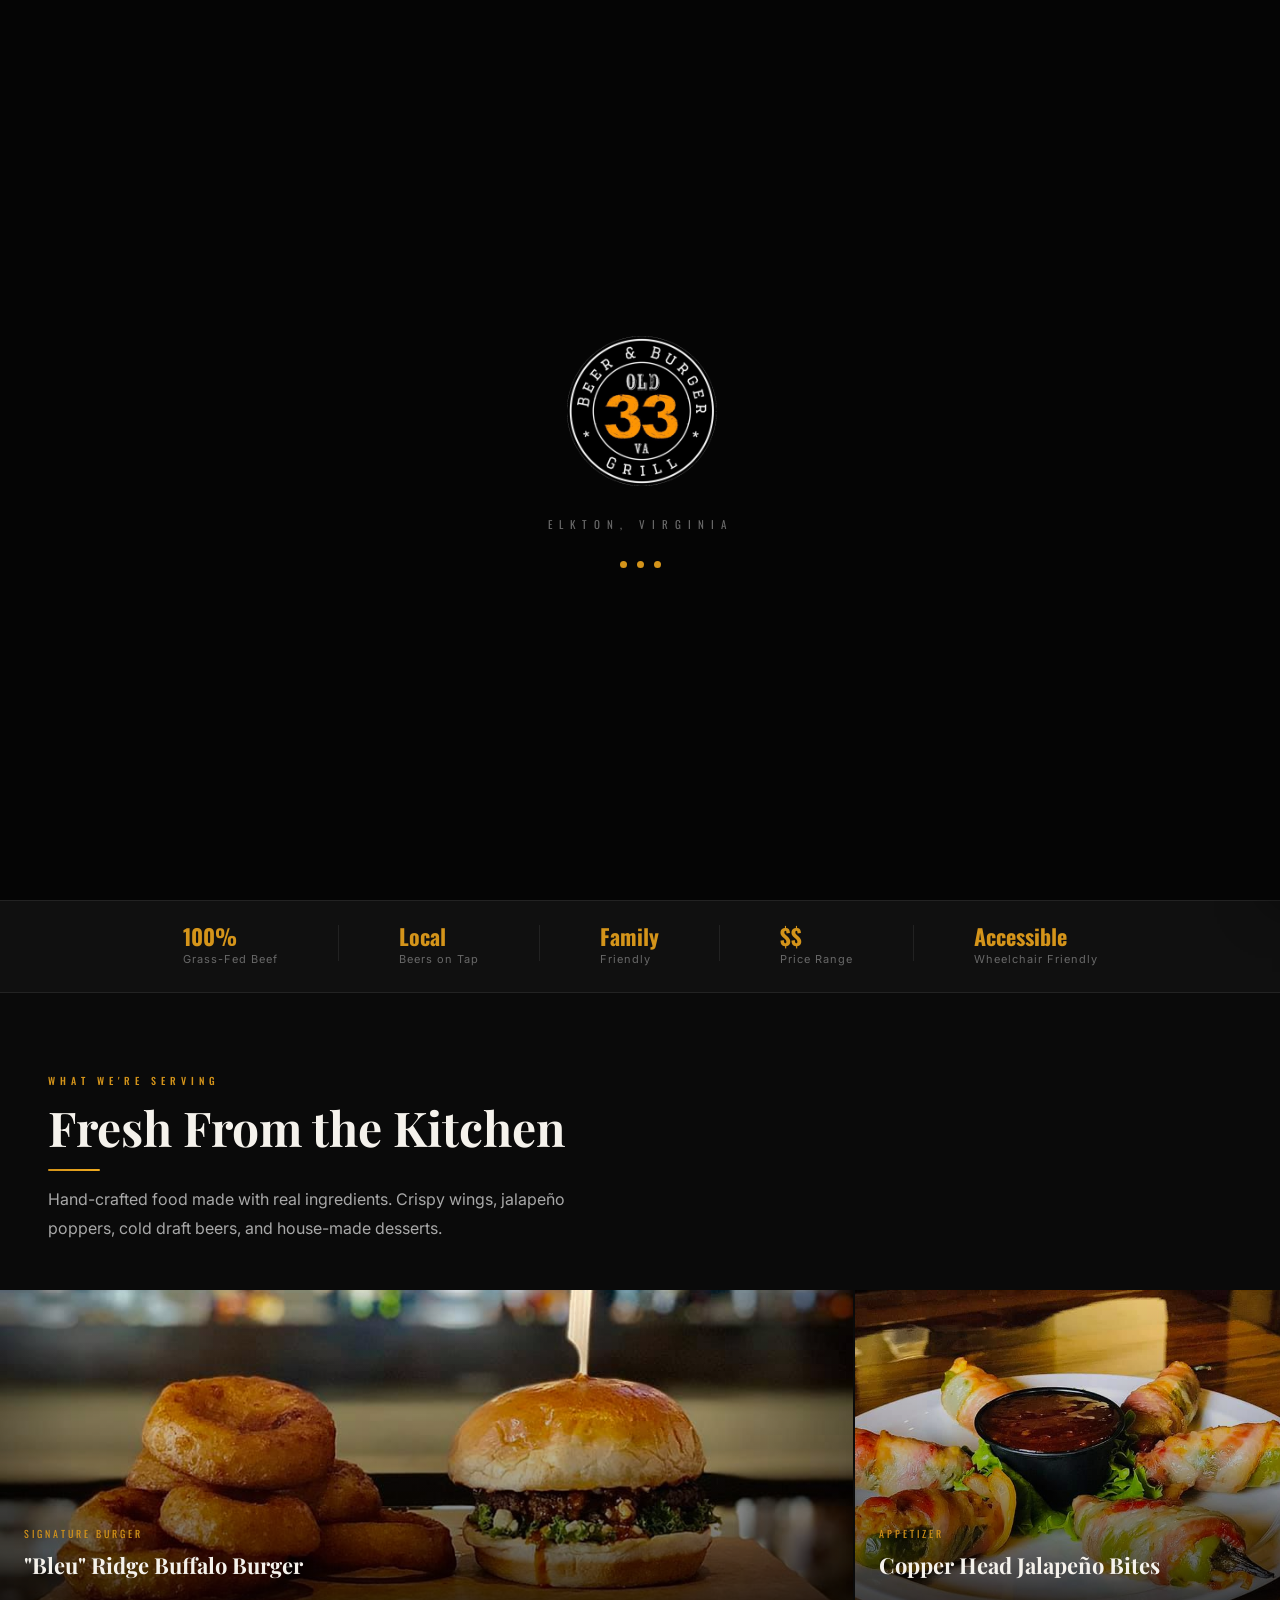
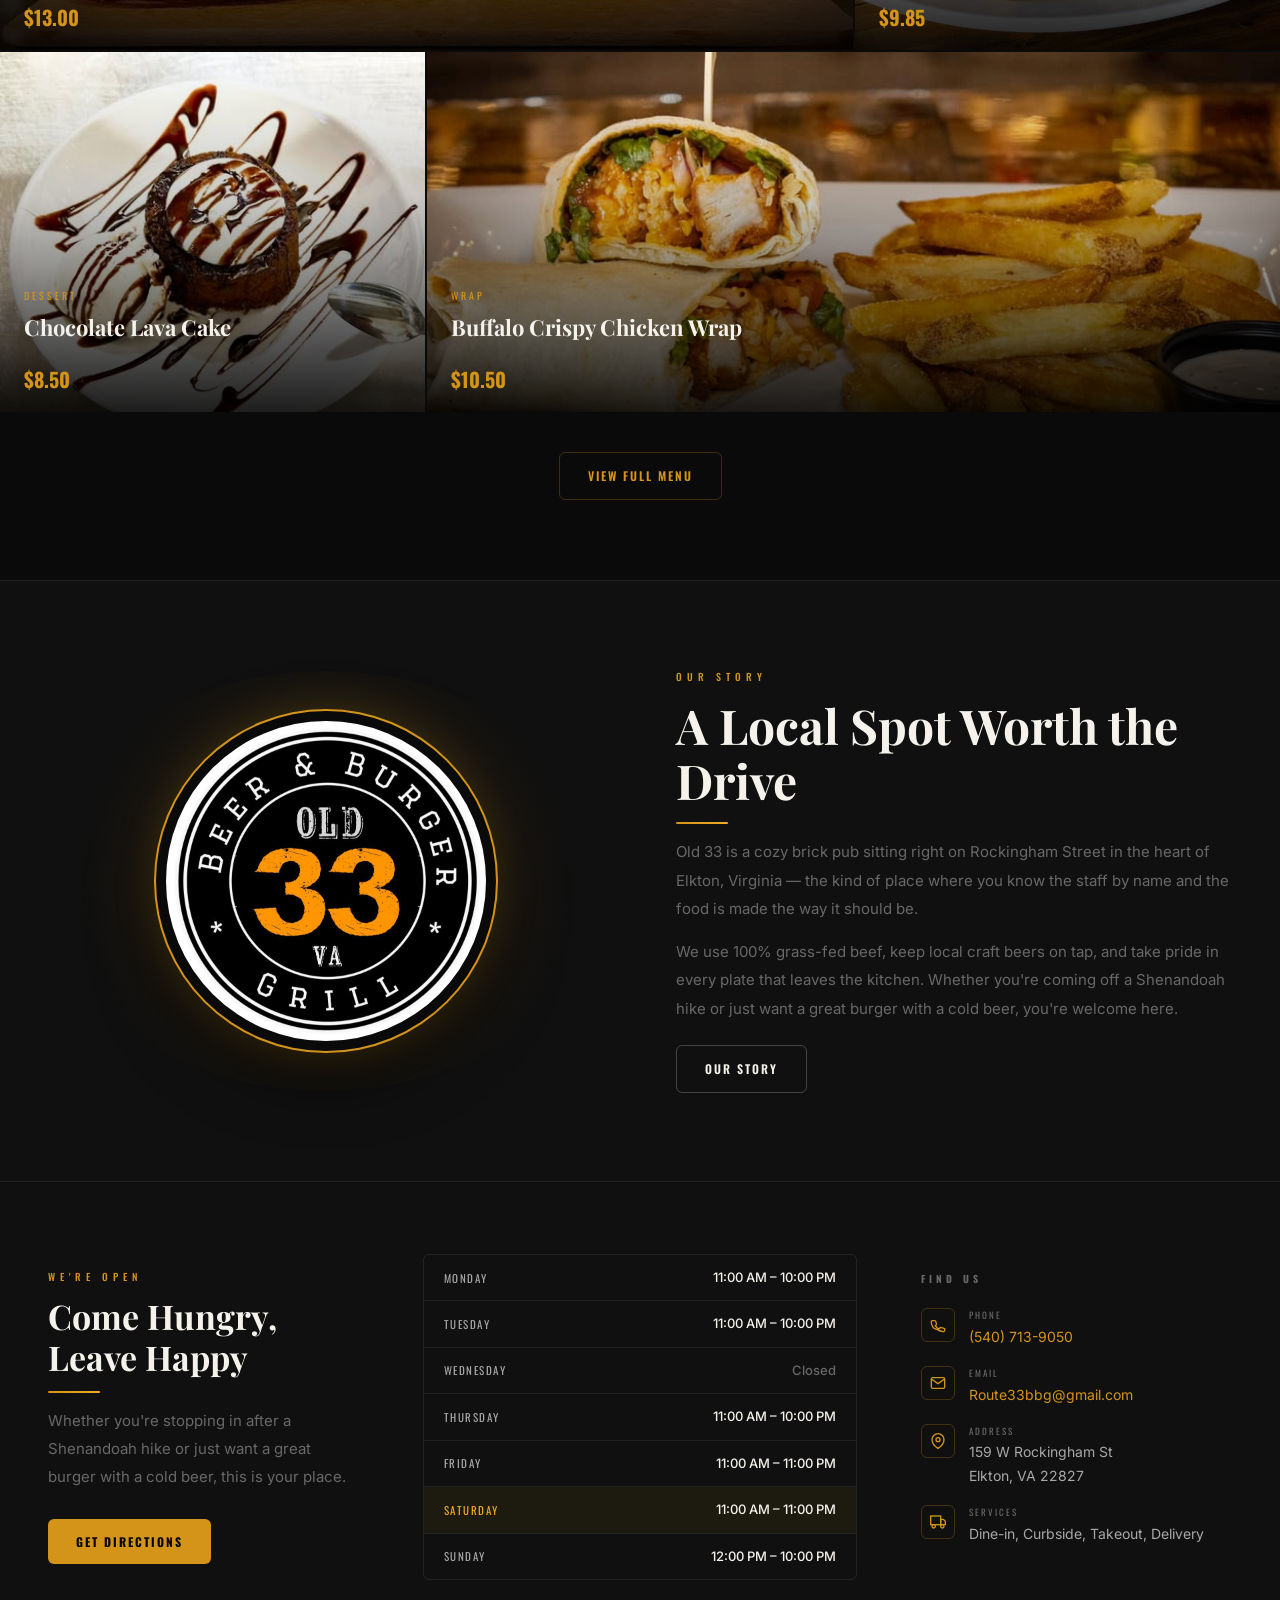
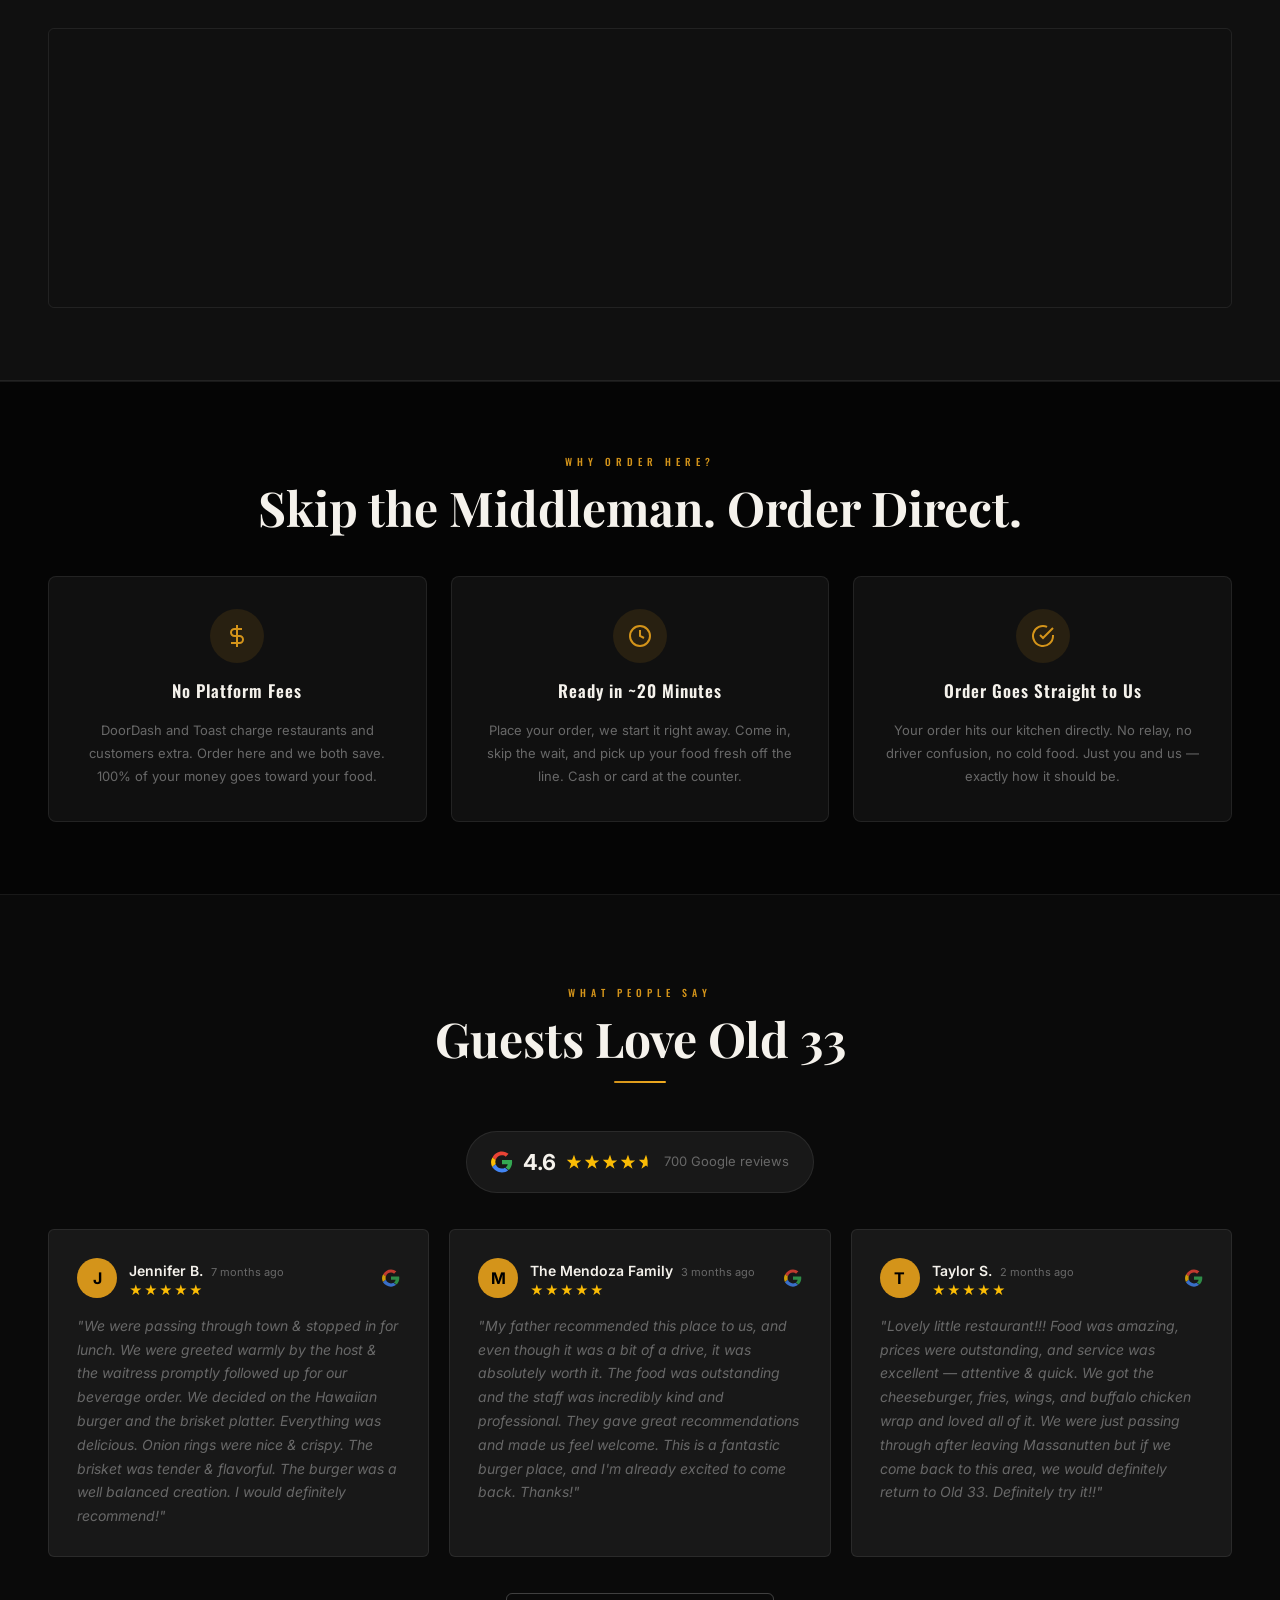
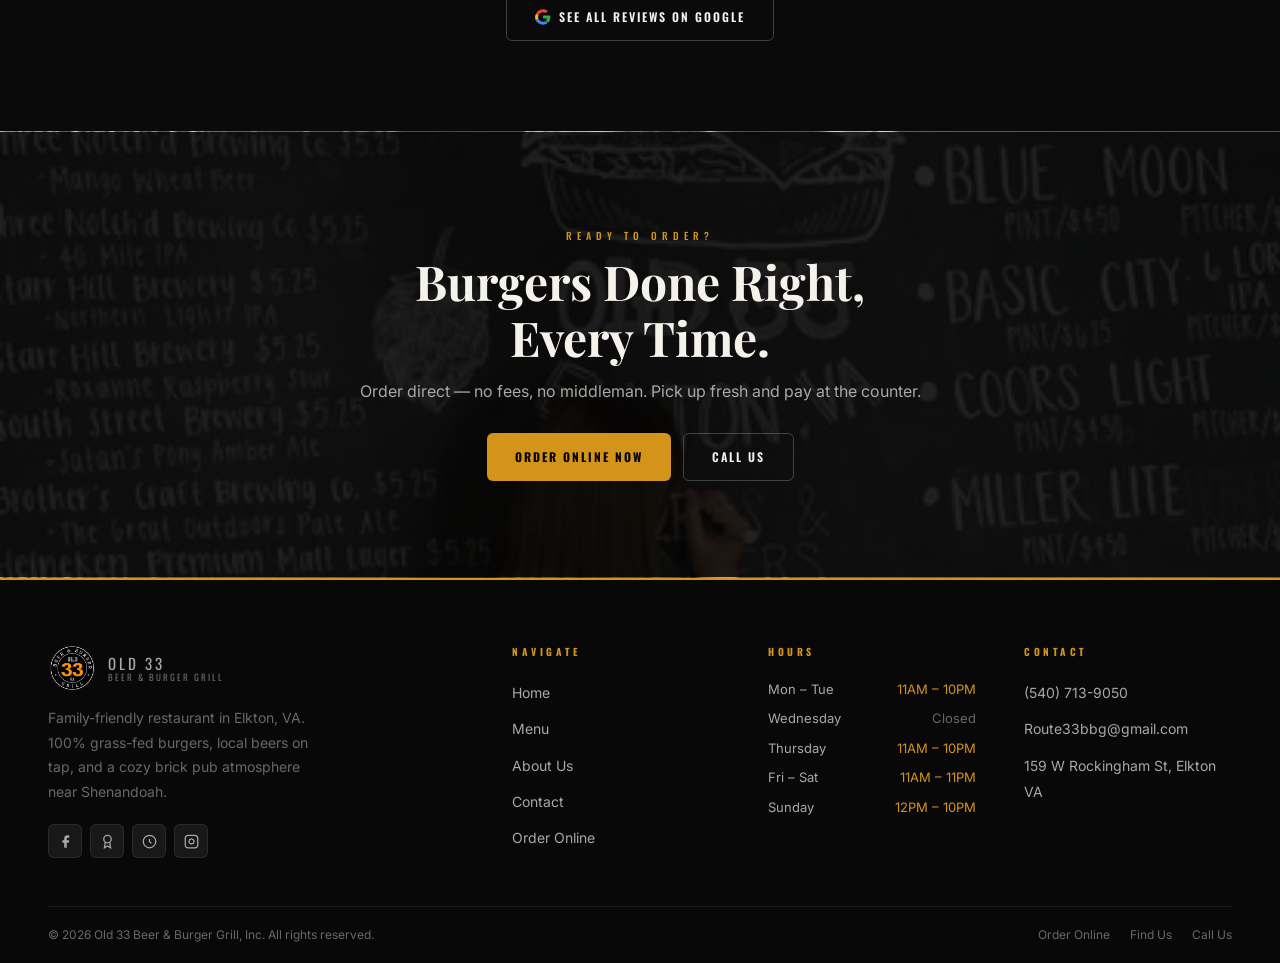
==== commit d611a67e: "Fix sign out bug — remove auto-enroll that was re-enrolling on every page load - Remove auto-enroll " ====
--- a/index.html
+++ b/index.html
@@ -494,7 +494,7 @@
 </script>
 
 <!-- MEMBER SIGN-UP / SIGN-IN MODAL -->
-<div id="memberOverlay" style="display:none;position:fixed;inset:0;background:rgba(0,0,0,.75);z-index:9999;display:none;align-items:center;justify-content:center;padding:20px;">
+<div id="memberOverlay" style="display:none;position:fixed;inset:0;background:rgba(0,0,0,.75);z-index:9999;align-items:center;justify-content:center;padding:20px;">
   <div style="background:#1a1a1a;border:1px solid #333;border-radius:16px;width:100%;max-width:440px;overflow:hidden;position:relative;">
     <!-- Gold bar -->
     <div style="background:#c8a84b;padding:22px 28px;">
@@ -739,22 +739,13 @@
 // On page load
 (function() {
   var member = getMember();
-  if (!member) {
-    // Check if they've ordered before (ol33_info) — auto-enroll them silently
-    try {
-      var saved = JSON.parse(localStorage.getItem('ol33_info') || '{}');
-      if (saved.name && saved.email) {
-        member = { name: saved.name, email: saved.email, joined: new Date().toISOString() };
-        localStorage.setItem('ol33_member', JSON.stringify(member));
-      }
-    } catch(e) {}
-  }
   if (member) {
     applyMember(member);
   } else {
     // Show popup on every visit until signed in
     setTimeout(function() {
-      document.getElementById('memberOverlay').style.display = 'flex';
+      var overlay = document.getElementById('memberOverlay');
+      if (overlay) overlay.style.display = 'flex';
     }, 3000);
   }
 })();
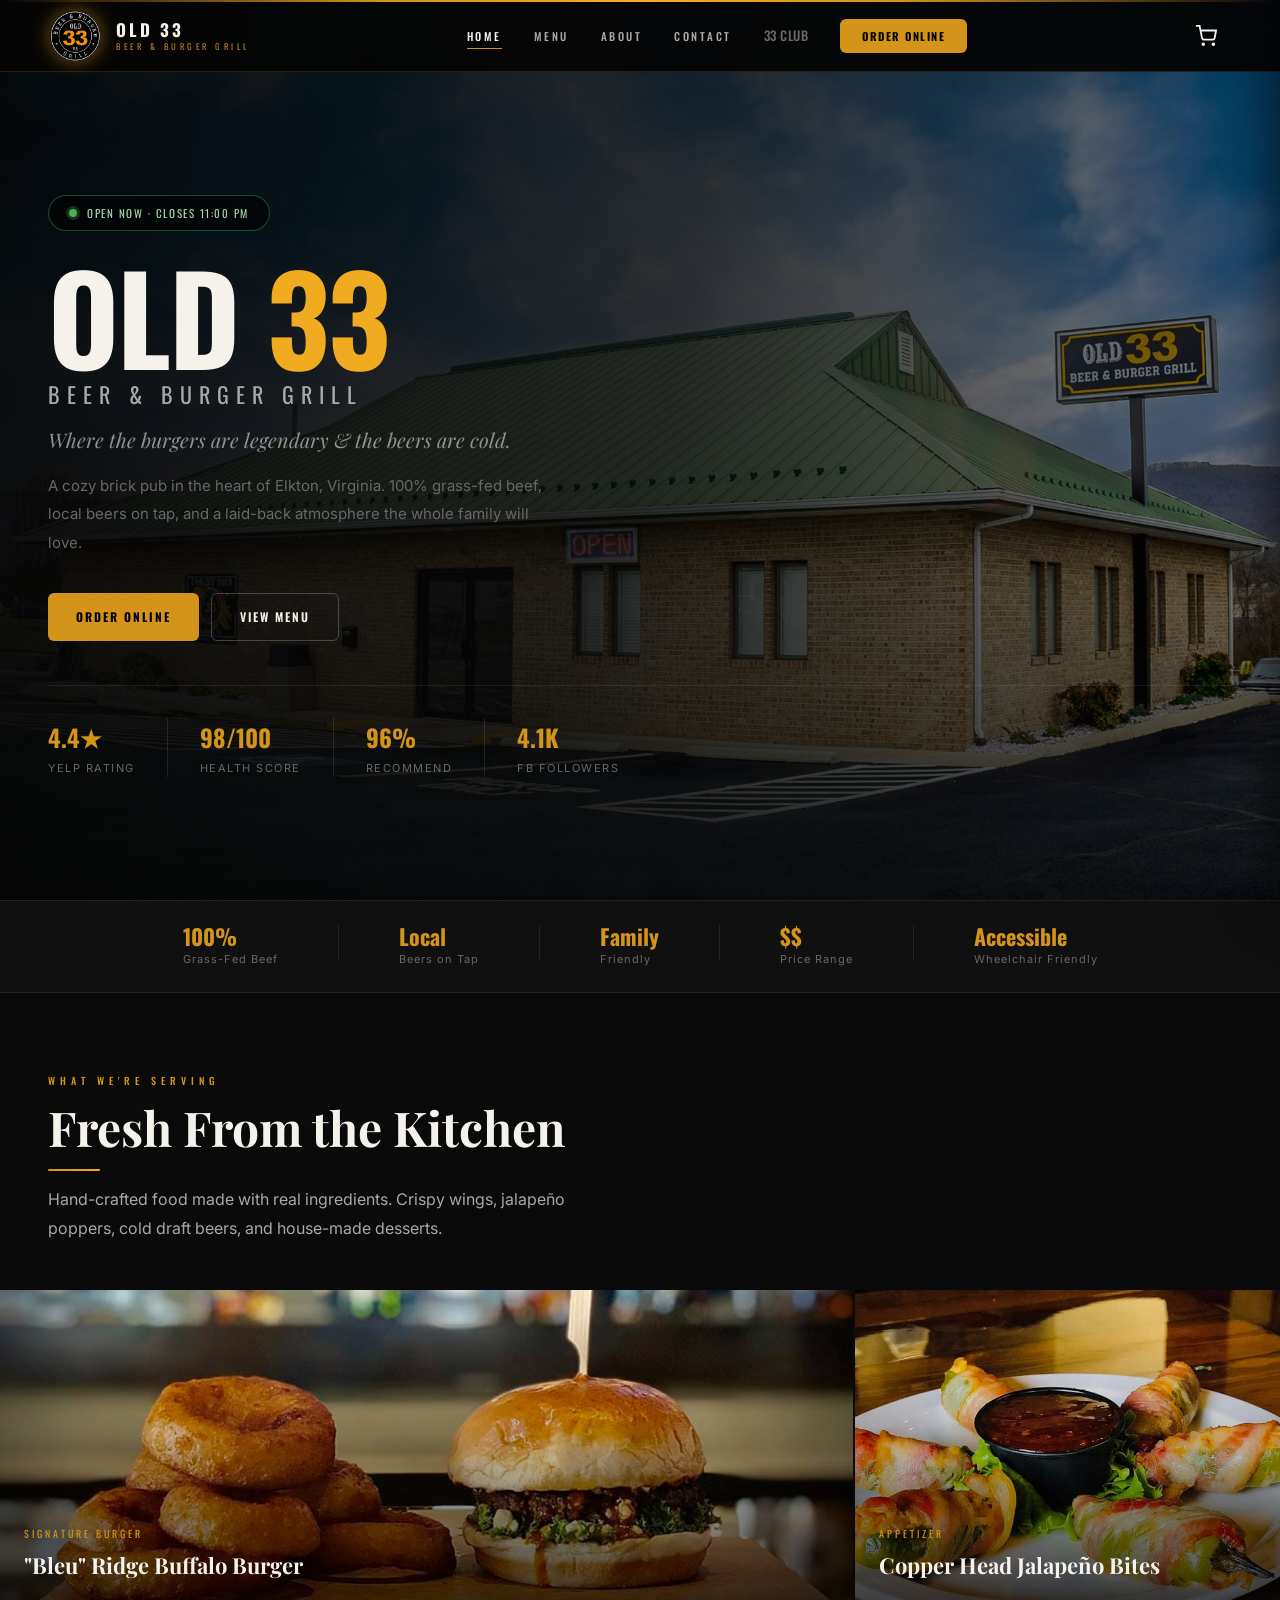
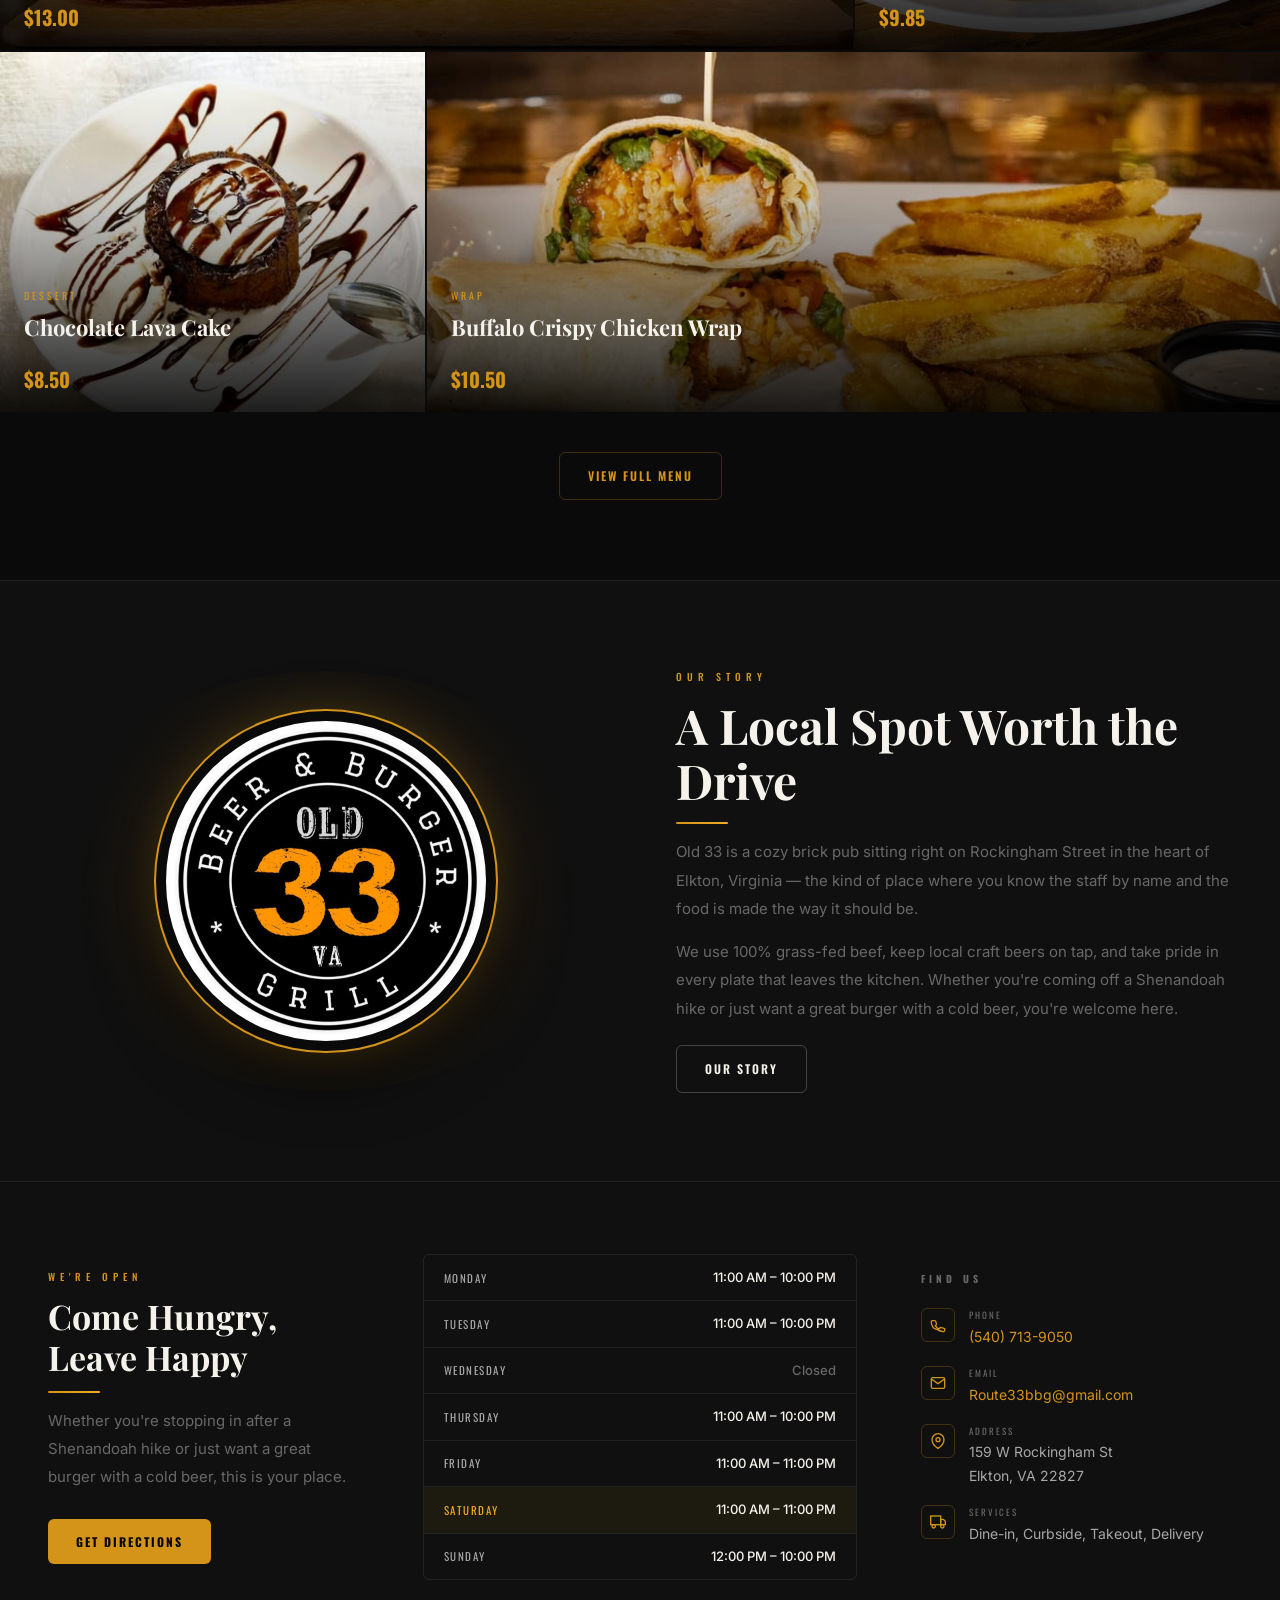
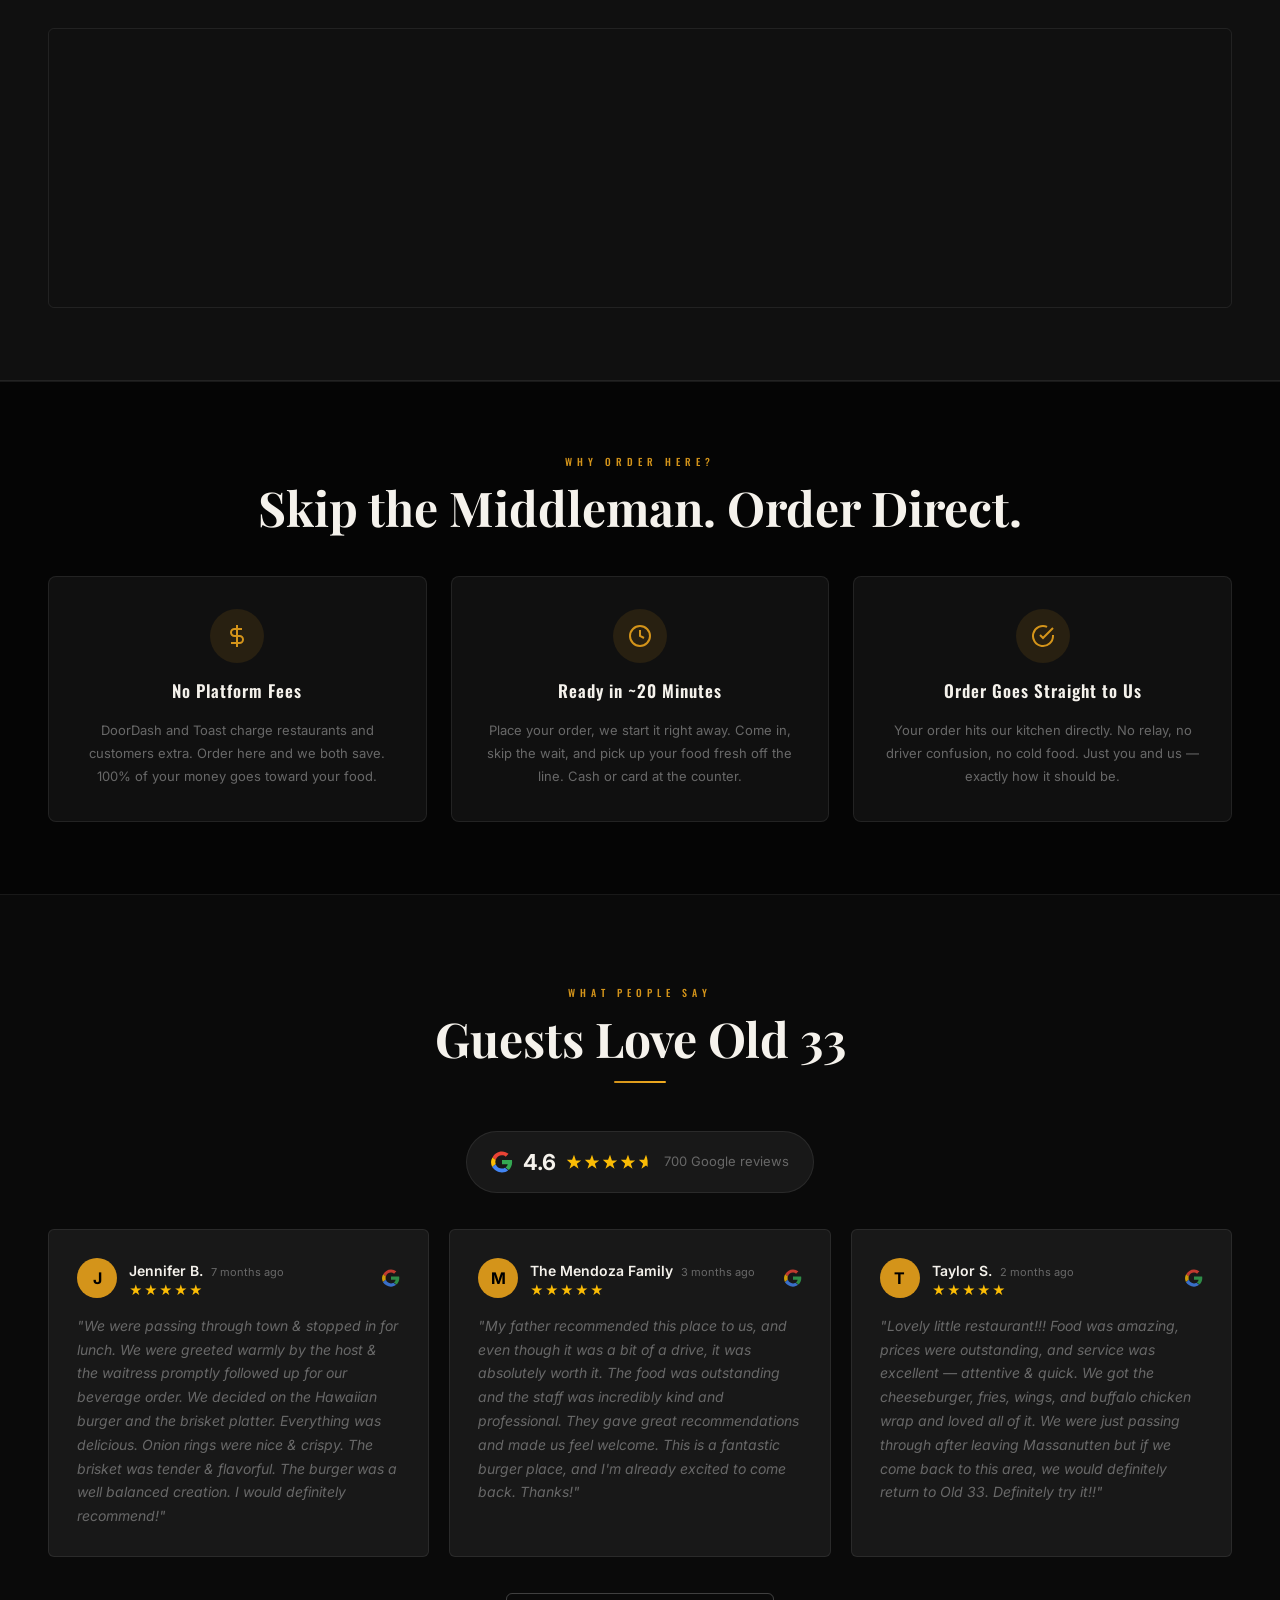
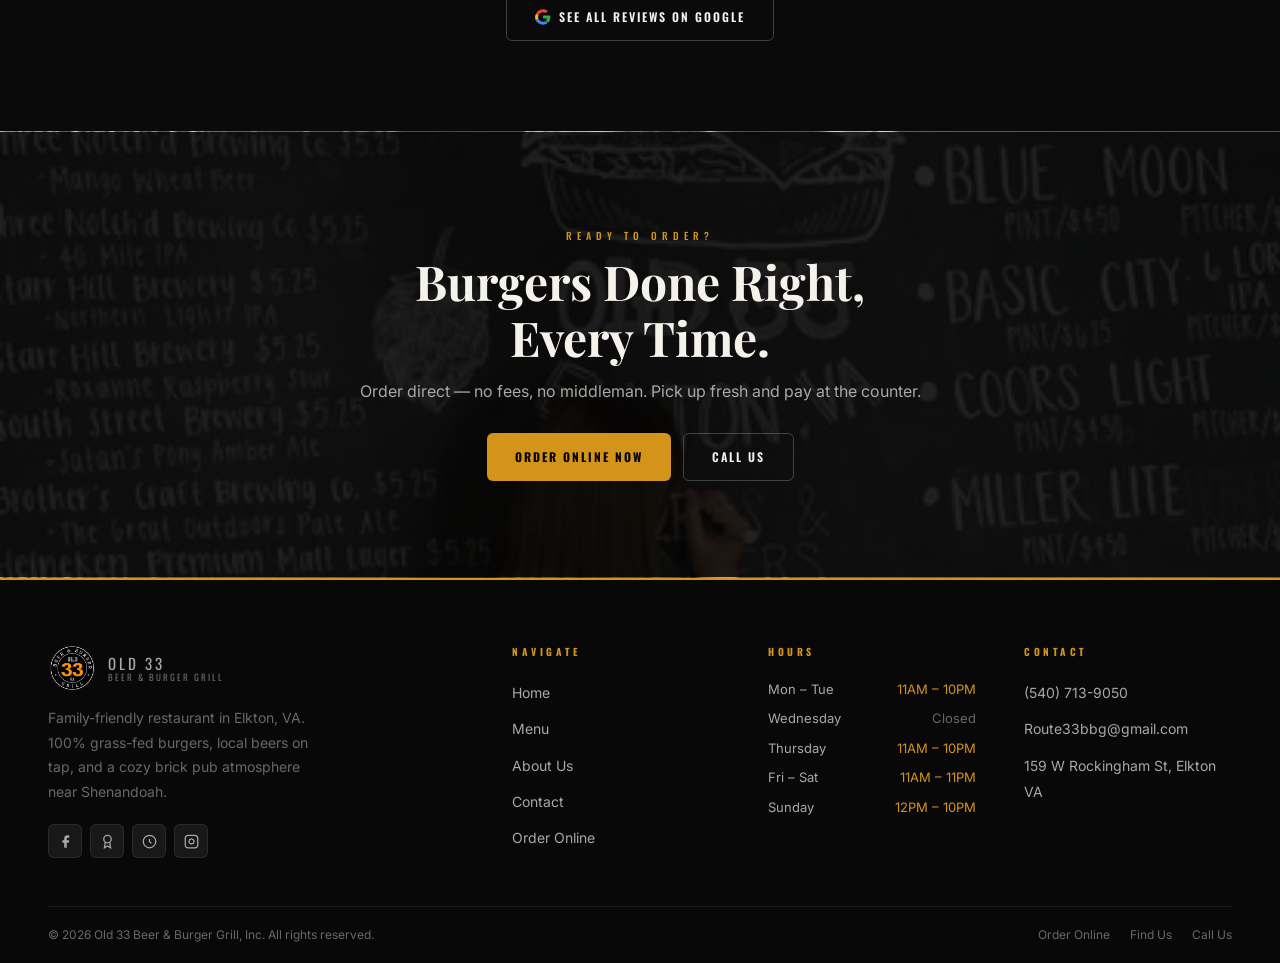
==== commit 92ae4667: "Add 33 Club membership portal, 4% commission tracker, member discount at checkout - account.html: Fu" ====
--- a/index.html
+++ b/index.html
@@ -113,7 +113,7 @@
       <li><a href="menu.html">Menu</a></li>
       <li><a href="about.html">About</a></li>
       <li><a href="contact.html">Contact</a></li>
-      <li><a href="#" id="navSignIn" onclick="openMemberModal(event)" style="font-size:13px;color:var(--dim);letter-spacing:.5px;">Sign In</a></li>
+      <li><a href="account.html" id="navSignIn" style="font-size:13px;color:var(--dim);letter-spacing:.5px;">33 Club</a></li>
       <li><a href="menu.html" class="nav-order">Order Online</a></li>
     </ul>
     <button class="nav-ham" id="navHam" aria-label="Open menu">
@@ -126,7 +126,7 @@
   <a href="menu.html">Menu</a>
   <a href="about.html">About</a>
   <a href="contact.html">Contact</a>
-  <a href="#" onclick="openMemberModal(event)" style="color:var(--dim);" id="mobSignIn">Sign In</a>
+  <a href="account.html" style="color:var(--dim);" id="mobSignIn">33 Club</a>
   <a href="menu.html" class="mob-order">Order Online</a>
 </div>
 
@@ -494,7 +494,7 @@
 </script>
 
 <!-- MEMBER SIGN-UP / SIGN-IN MODAL -->
-<div id="memberOverlay" style="display:none;position:fixed;inset:0;background:rgba(0,0,0,.75);z-index:9999;align-items:center;justify-content:center;padding:20px;">
+<div id="memberOverlay" style="display:none;position:fixed;top:0;left:0;right:0;bottom:0;background:rgba(0,0,0,.75);z-index:9999;align-items:center;justify-content:center;padding:20px;">
   <div style="background:#1a1a1a;border:1px solid #333;border-radius:16px;width:100%;max-width:440px;overflow:hidden;position:relative;">
     <!-- Gold bar -->
     <div style="background:#c8a84b;padding:22px 28px;">
@@ -742,11 +742,18 @@
   if (member) {
     applyMember(member);
   } else {
-    // Show popup on every visit until signed in
-    setTimeout(function() {
-      var overlay = document.getElementById('memberOverlay');
-      if (overlay) overlay.style.display = 'flex';
-    }, 3000);
+    // Show popup once per browser session (not every time they click Home)
+    if (!sessionStorage.getItem('ol33_popup_shown')) {
+      sessionStorage.setItem('ol33_popup_shown', '1');
+      setTimeout(function() {
+        var overlay = document.getElementById('memberOverlay');
+        if (!overlay) return;
+        overlay.style.opacity = '0';
+        overlay.style.transition = 'opacity 0.6s ease';
+        overlay.style.display = 'flex';
+        setTimeout(function() { overlay.style.opacity = '1'; }, 30);
+      }, 6000);
+    }
   }
 })();
 </script>
--- a/css/styles.css
+++ b/css/styles.css
@@ -137,7 +137,7 @@
 .nav-order::after { display: none !important; }
 
 /* Hamburger */
-.nav-ham { display: none; flex-direction: column; gap: 5px; background: none; border: none; cursor: pointer; padding: 4px; }
+.nav-ham { display: none; flex-direction: column; gap: 5px; background: none; border: none; cursor: pointer; padding: 11px 8px; min-width: 44px; min-height: 44px; align-items: center; justify-content: center; }
 .nav-ham span { display: block; width: 22px; height: 2px; background: var(--gray); border-radius: 2px; transition: all .3s; }
 .nav-ham.open span:nth-child(1) { transform: translateY(7px) rotate(45deg); }
 .nav-ham.open span:nth-child(2) { opacity: 0; }
@@ -730,6 +730,7 @@
 .cart-body {
   flex: 1; overflow-y: auto; padding: 16px 24px;
   display: flex; flex-direction: column; gap: 10px;
+  -webkit-overflow-scrolling: touch;
 }
 .cart-body::-webkit-scrollbar { width: 4px; }
 .cart-body::-webkit-scrollbar-track { background: transparent; }
@@ -1558,6 +1559,27 @@
   transition: background .15s, border-color .15s, color .15s;
   white-space: nowrap;
 }
+/* Protein variant — full-width row with thumbnail (DoorDash style) */
+.pc-variant-protein {
+  display: flex !important;
+  align-items: center;
+  justify-content: space-between;
+  width: 100%;
+  white-space: normal !important;
+  gap: 10px;
+  padding: 8px 10px !important;
+}
+.pc-variant-thumb {
+  width: 44px;
+  height: 44px;
+  object-fit: cover;
+  border-radius: 6px;
+  flex-shrink: 0;
+  opacity: .85;
+}
+.pc-variant-protein:hover .pc-variant-thumb,
+.pc-variant-protein.active .pc-variant-thumb { opacity: 1; }
+
 .pc-variant:hover { border-color: var(--gold); color: var(--gold); }
 .pc-variant.active {
   background: rgba(200,152,14,.15);
@@ -2244,7 +2266,7 @@
   .cz-options-grid { grid-template-columns: 1fr; }
   .cz-extras-grid  { grid-template-columns: repeat(2,1fr); }
   .tip-btns { gap: 4px; }
-  .tip-btn  { padding: 5px 8px; font-size: 10px; }
+  .tip-btn  { padding: 9px 12px; font-size: 11px; min-height: 36px; }
   .ct-total > span:last-child { font-size: 18px; }
   /* Direct strip mobile */
   .direct-strip { flex-direction: column; align-items: flex-start; gap: 12px; padding: 16px 18px; }
@@ -2697,12 +2719,19 @@
   .cart-drawer    { width: 100% !important; max-width: 100%; border-radius: 0; }
   .checkout-modal { border-radius: 0; }
   .cz-modal       { border-radius: 20px 20px 0 0; max-height: 92vh; }
-  .cz-modal-inner { padding: 22px 20px; }
+  .cz-modal-inner { padding: 22px 20px; -webkit-overflow-scrolling: touch; }
   .cz-pill-grid   { grid-template-columns: repeat(2, 1fr); gap: 8px; }
   .cz-pill        { padding: 11px 10px; }
   .cz-pill-txt    { font-size: 12px; }
   .cz-extras-grid { grid-template-columns: repeat(2, 1fr); }
   .cz-qty-btn     { width: 44px; height: 44px; font-size: 20px; }
+  /* Tap targets for cart quantity controls */
+  .ci-btn         { width: 36px; height: 36px; }
+  .ci-remove      { width: 36px; height: 36px; }
+  /* Prevent iOS zoom on input focus (must be ≥16px) */
+  .ck-input, .ck-textarea, .tip-custom-input, .ec-input { font-size: 16px; }
+  /* Badge labels — more legible on mobile */
+  .cz-req, .cz-opt-label { font-size: 11px; }
 
   /* ---- Gallery ---- */
   .gal-grid.cols3, .gal-grid.cols4 { grid-template-columns: repeat(2, 1fr); gap: 8px; }
@@ -2799,7 +2828,7 @@
   .photo-card-grid { gap: 8px; }
   .pc-name      { font-size: 12px; }
   .pc-price     { font-size: 13px; }
-  .pc-add       { padding: 7px 8px; font-size: 10px; }
+  .pc-add       { padding: 9px 8px; font-size: 11px; }
   .popular-img-wrap { height: 110px; }
   .rtg-card     { padding: 14px 9px; }
   .rtg-num      { font-size: 26px; }
@@ -2923,6 +2952,6 @@
   .email-capture-band { padding: 36px 0; }
   .ec-inner  { flex-direction: column; align-items: stretch; text-align: center; }
   .ec-form   { flex-direction: column; }
-  .ec-input  { width: 100%; }
+  .ec-input  { width: 100%; font-size: 16px; }
   .ec-title  { font-size: 18px; }
 }
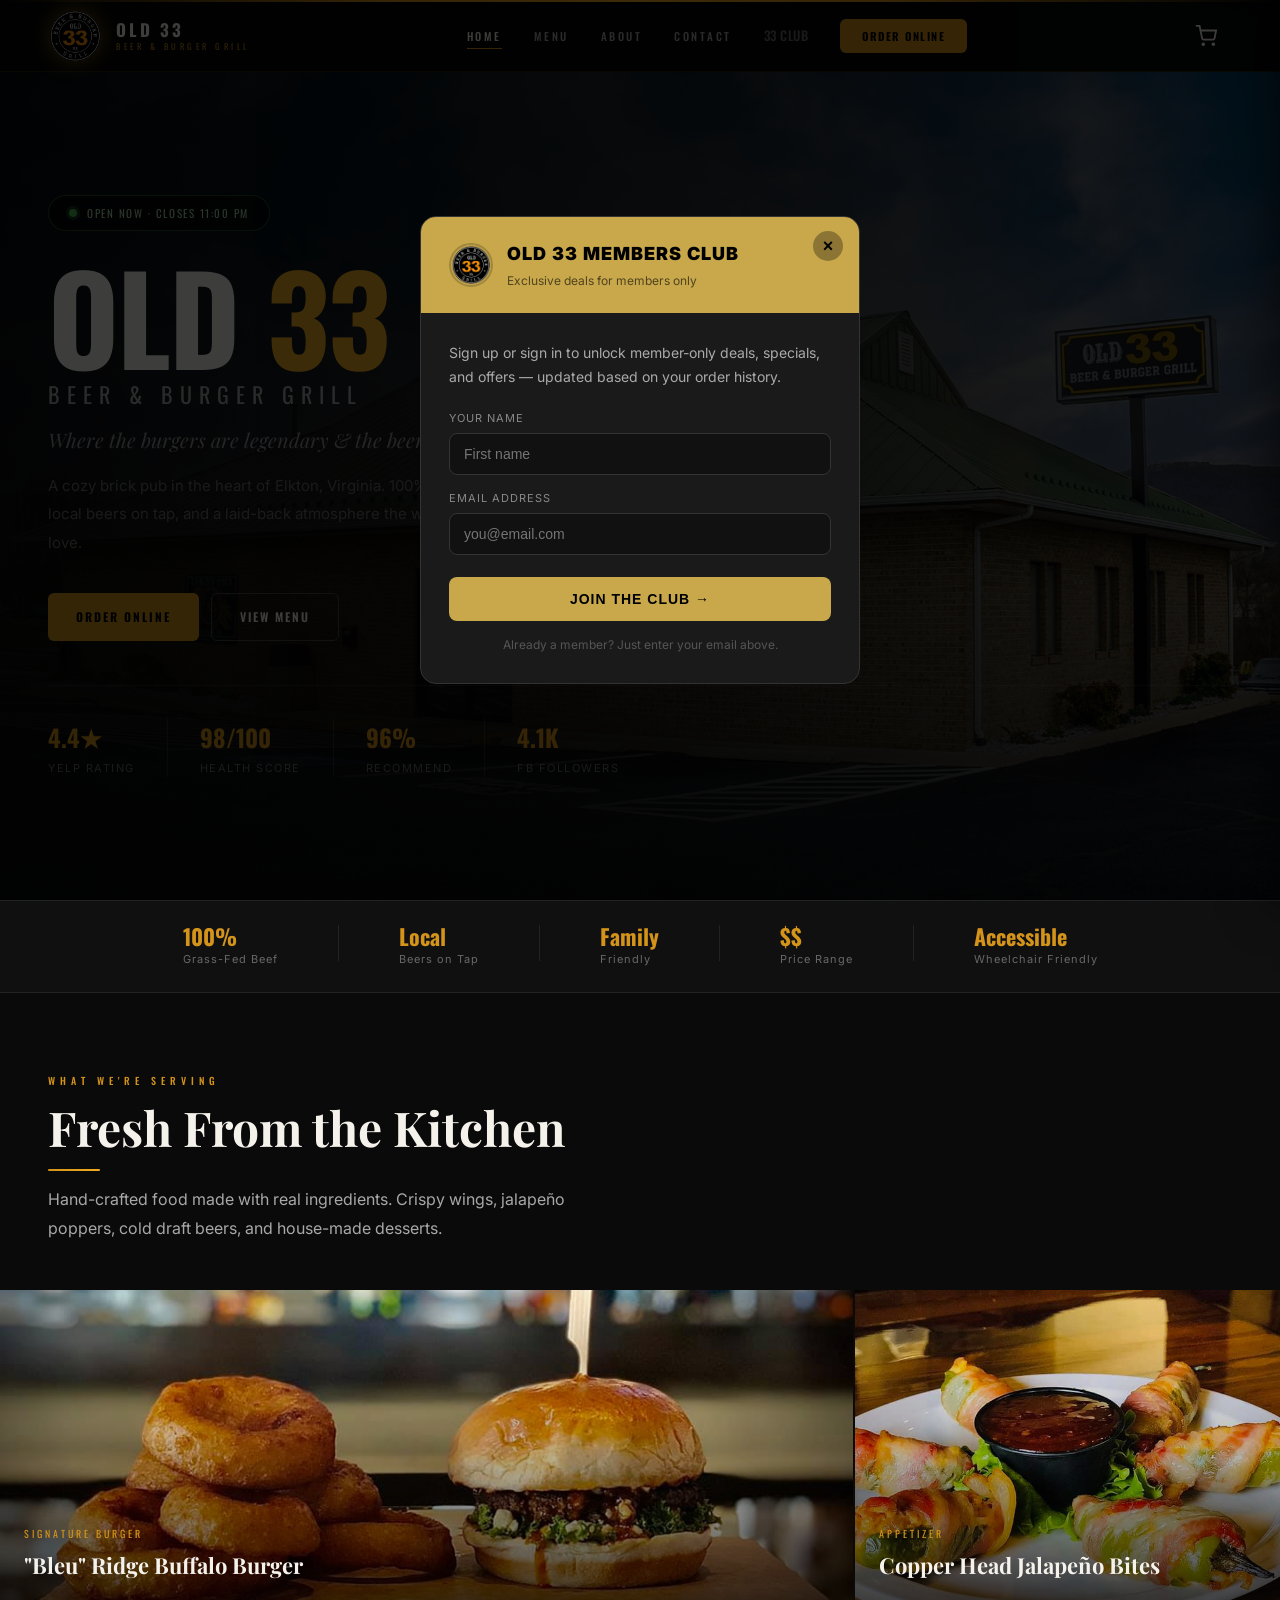
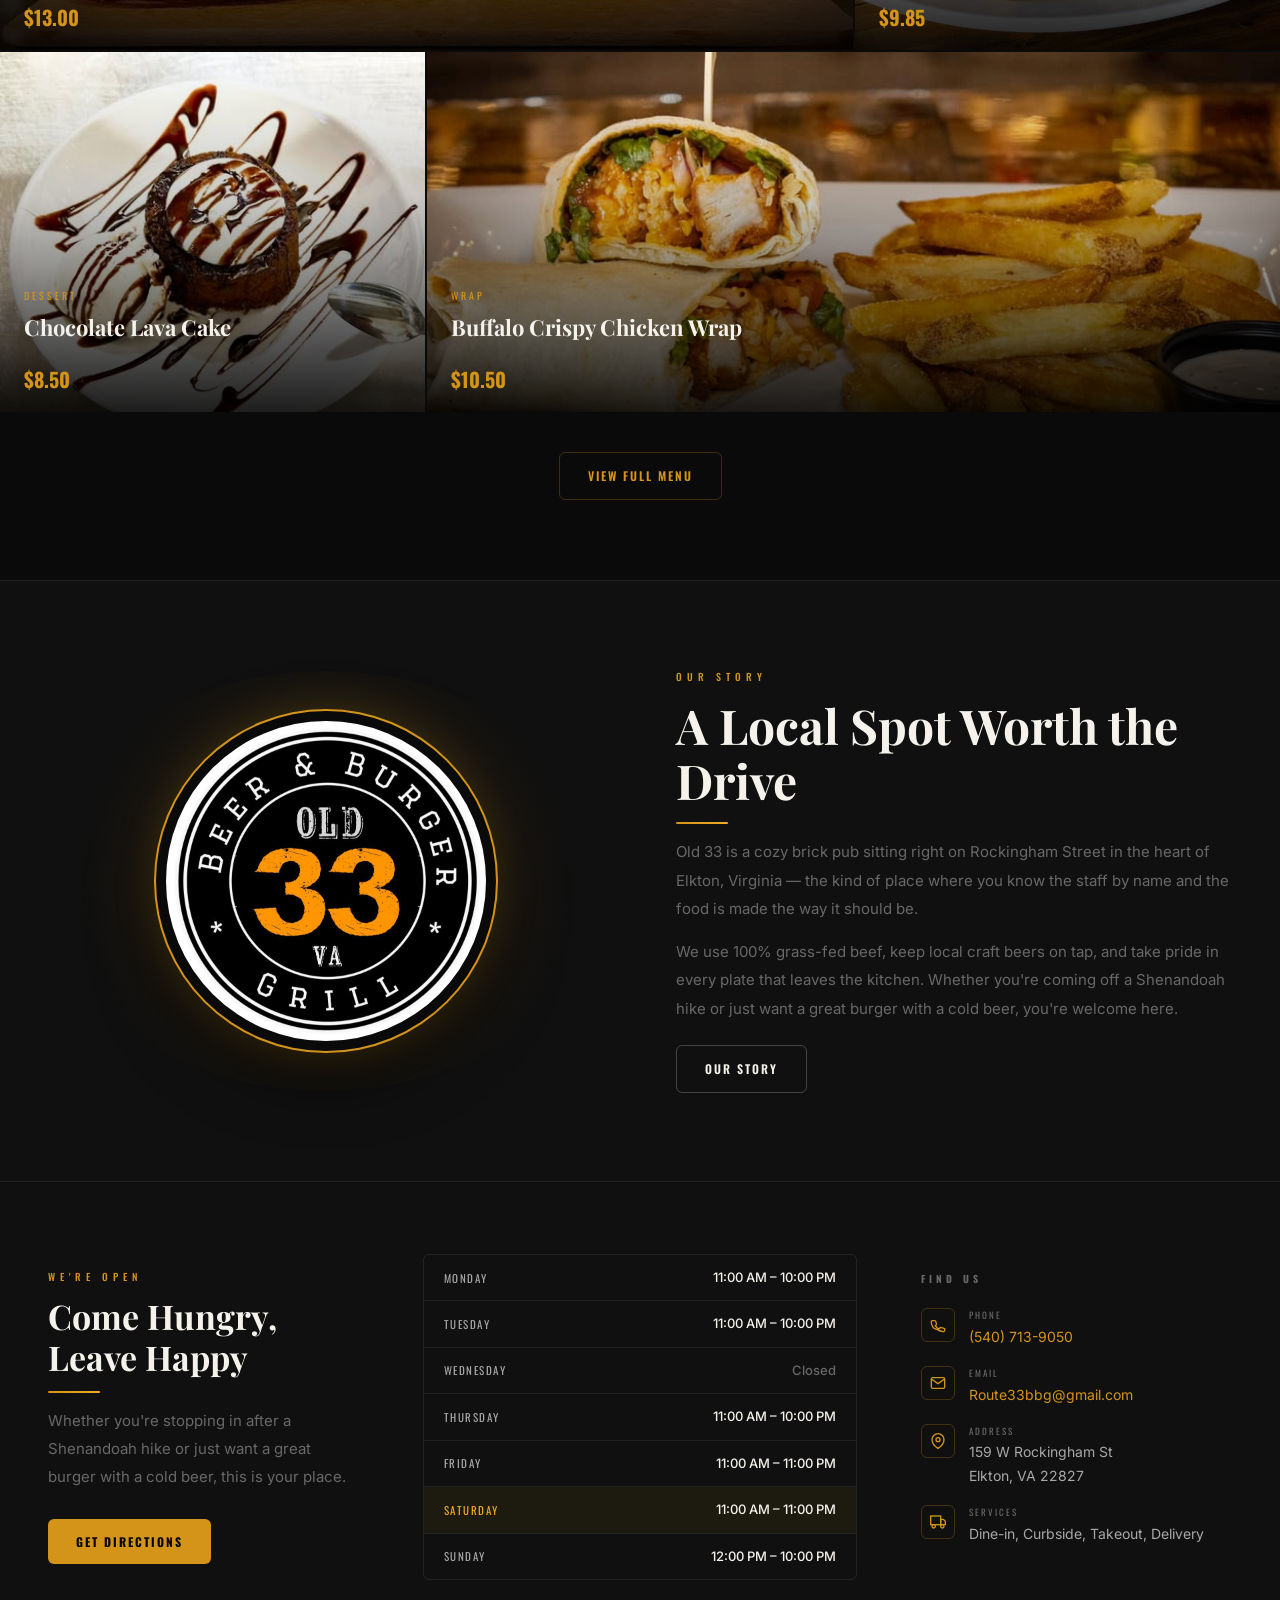
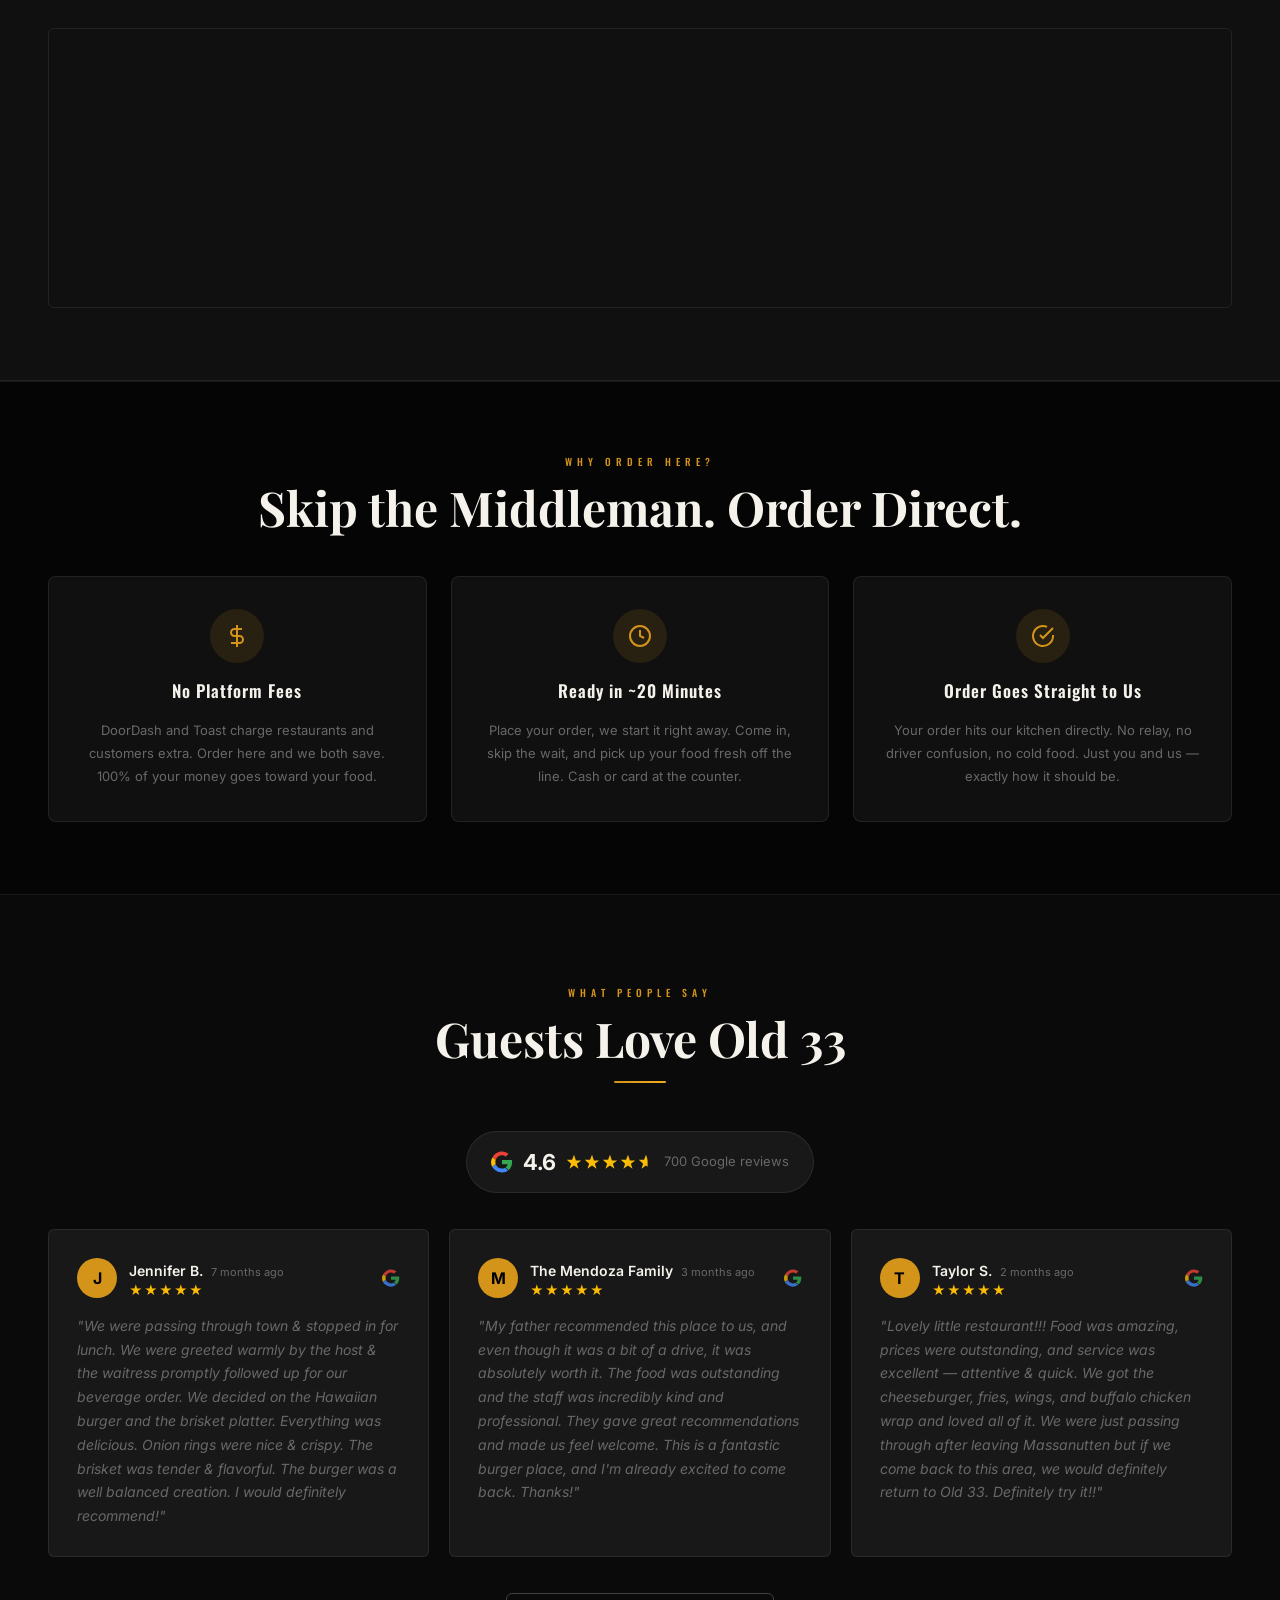
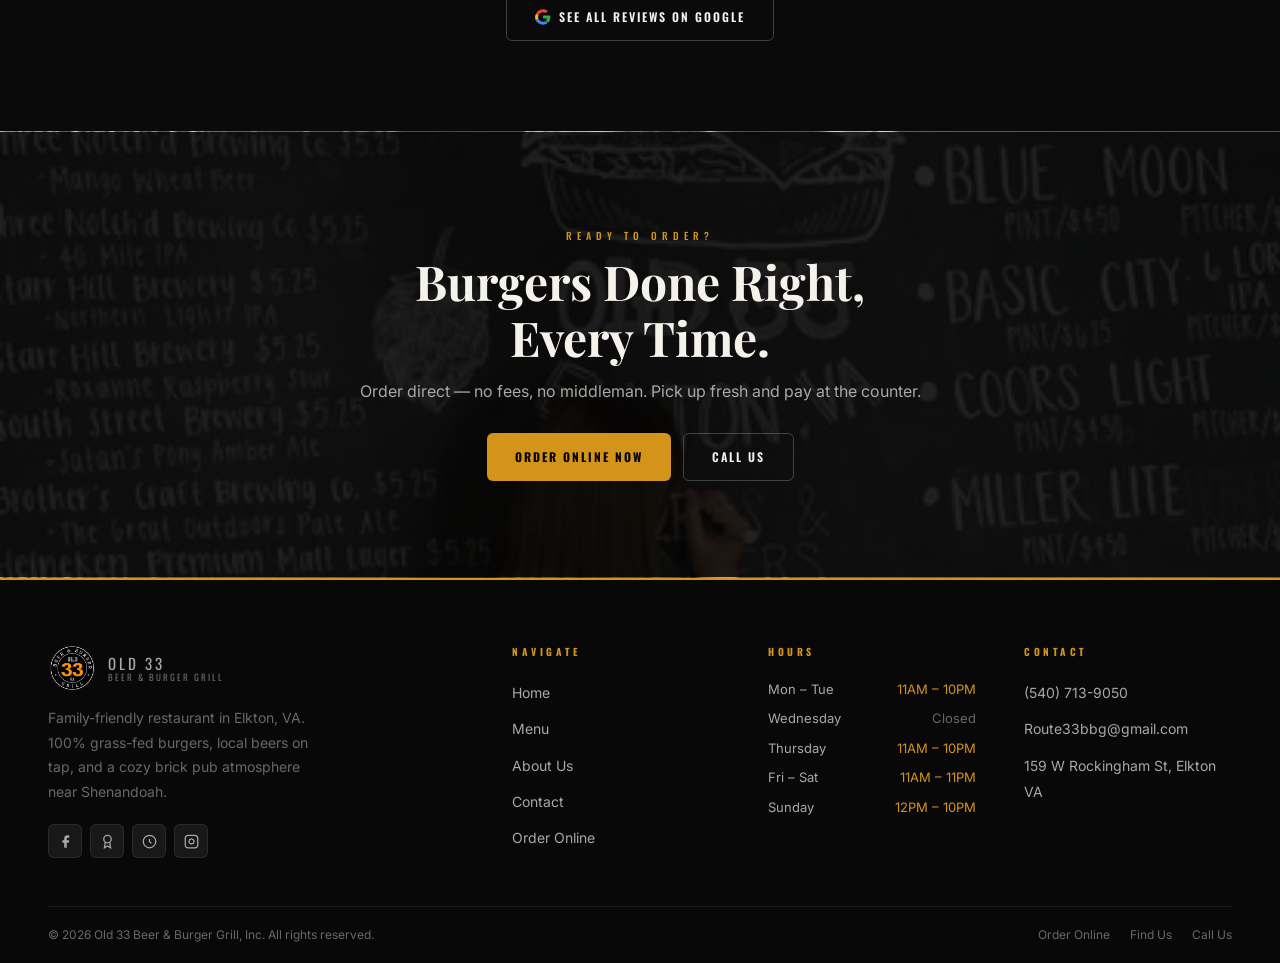
==== commit 290d6f57: "Add secure backend via Supabase Edge Functions - Move OTP generation, verification, and member auth " ====
--- a/index.html
+++ b/index.html
@@ -595,8 +595,7 @@
 
 <script>
 /* ===== MEMBERS CLUB ===== */
-var SUPA_URL = 'https://nfanxvqfyfqcbsdgxowq.supabase.co';
-var SUPA_KEY = 'eyJhbGciOiJIUzI1NiIsInR5cCI6IkpXVCJ9.eyJpc3MiOiJzdXBhYmFzZSIsInJlZiI6Im5mYW54dnFmeWZxY2JzZGd4b3dxIiwicm9sZSI6ImFub24iLCJpYXQiOjE3NzQ5Nzk3OTAsImV4cCI6MjA5MDU1NTc5MH0.mdcX5W246-ccjyQTeEXFTupa0lWE1nHXBAWN9r16OCs';
+var EDGE_URL = 'https://nfanxvqfyfqcbsdgxowq.supabase.co/functions/v1';
 
 function getMember() {
   try { return JSON.parse(localStorage.getItem('ol33_member') || 'null'); } catch(e) { return null; }
@@ -709,16 +708,18 @@
   section.style.display = 'block';
   updateNavForMember(member);
 
-  // Fetch order count from Supabase
+  // Fetch order count via edge function (authenticated with member JWT)
   var orderCount = 0;
   try {
-    var url = SUPA_URL + '/rest/v1/orders?customer_email=eq.' + encodeURIComponent(member.email) + '&select=id';
-    var res = await fetch(url, {
-      headers: { 'apikey': SUPA_KEY, 'Authorization': 'Bearer ' + SUPA_KEY, 'Accept': 'application/json' }
-    });
-    if (res.ok) {
-      var orders = await res.json();
-      orderCount = orders.length;
+    var token = localStorage.getItem('ol33_token') || '';
+    if (token) {
+      var res = await fetch(EDGE_URL + '/get-orders', {
+        headers: { 'Authorization': 'Bearer ' + token }
+      });
+      if (res.ok) {
+        var data = await res.json();
+        orderCount = (data.orders || []).length;
+      }
     }
   } catch(e) {}
 
